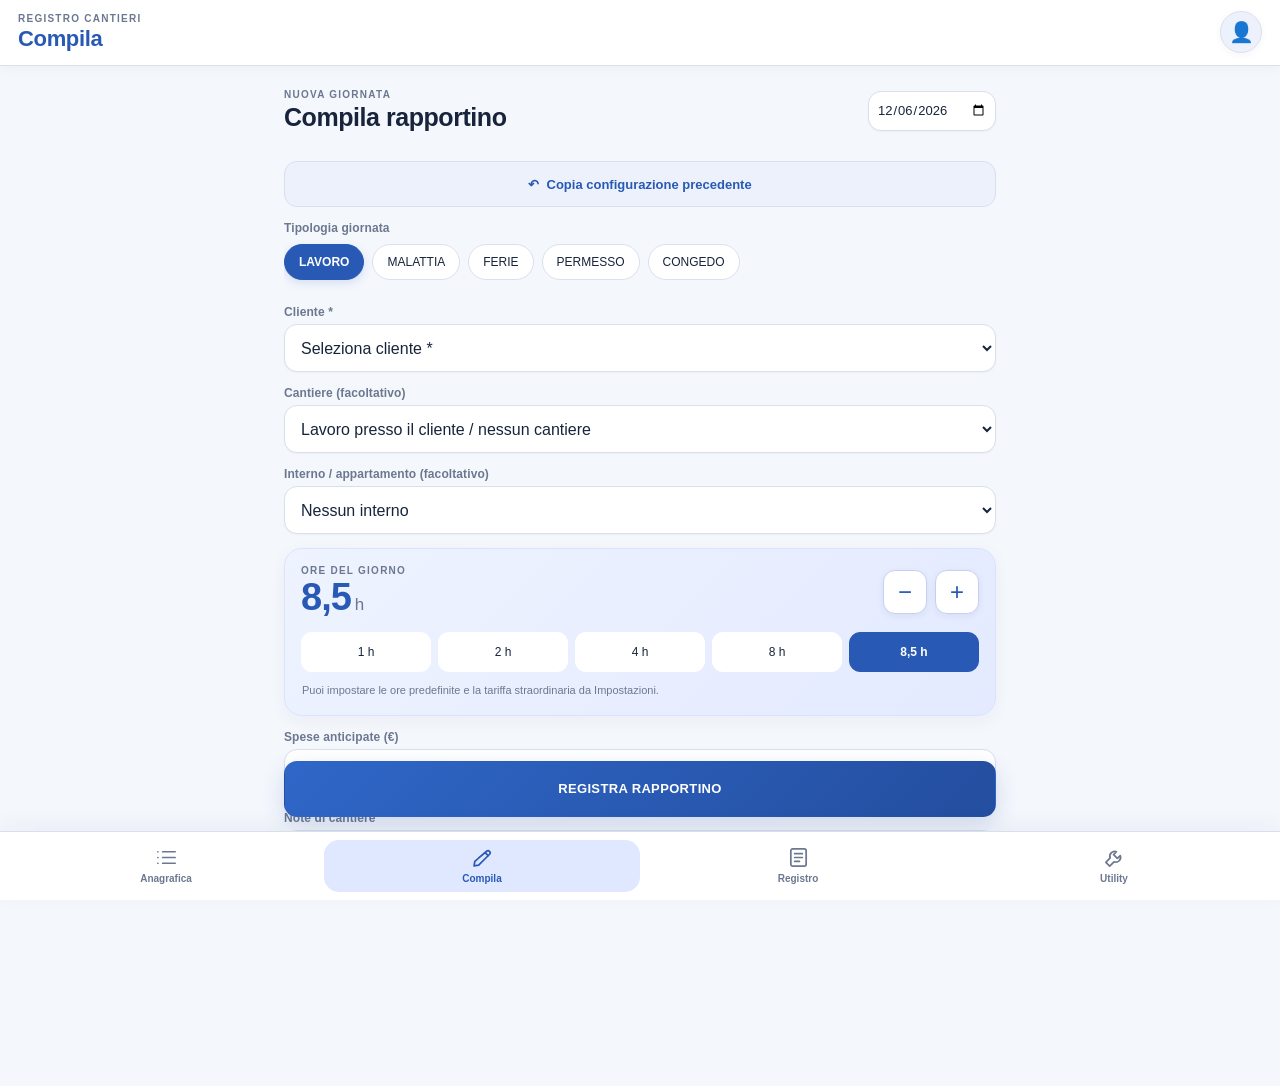
==== index.html @ 61fd724b "Add files via upload" ====
<!doctype html>
<html lang="it">
<head>
  <meta charset="utf-8">
  <meta name="viewport" content="width=device-width,initial-scale=1,maximum-scale=1,viewport-fit=cover">
  <meta name="theme-color" content="#f4f7ff" media="(prefers-color-scheme: light)">
  <meta name="theme-color" content="#12151d" media="(prefers-color-scheme: dark)">
  <meta name="apple-mobile-web-app-capable" content="yes">
  <meta name="apple-mobile-web-app-status-bar-style" content="black-translucent">
  <meta name="apple-mobile-web-app-title" content="Registro Ore">
  <title>Registro Ore Cantieri</title>
  <link rel="manifest" href="manifest.json">
  <link rel="icon" href="icon-192.png" type="image/png">
  <link rel="apple-touch-icon" href="apple-touch-icon.png">
  <link rel="stylesheet" href="app.css?v=12">
</head>
<body>
  <section id="auth-screen" class="auth-screen" aria-labelledby="auth-title" hidden>
    <form id="auth-form" class="auth-card">
      <div class="eyebrow">REGISTRO CANTIERI</div>
      <h1 id="auth-title">Accedi al tuo account</h1>
      <p class="hint">L’accesso è riservato alle persone invitate nel gruppo.</p>
      <label class="field-label" for="auth-email">Email</label><input id="auth-email" type="email" autocomplete="username" required>
      <label class="field-label" for="auth-password">Password</label><input id="auth-password" type="password" autocomplete="current-password" required>
      <button class="button primary wide" id="auth-submit" type="submit">Accedi</button>
      <button class="button secondary wide" id="auth-workspaces" type="button" hidden>Gestione aziende</button>
      <p id="auth-error" class="auth-error" role="status" aria-live="polite"></p>
    </form>
    <form id="invite-form" class="auth-card" hidden>
      <div class="eyebrow">INVITO AL GRUPPO</div>
      <h1>Imposta la password</h1>
      <p id="invite-email" class="hint"></p>
      <label class="field-label" for="invite-password">Nuova password</label><input id="invite-password" type="password" autocomplete="new-password" minlength="8" required>
      <label class="field-label" for="invite-password-confirm">Ripeti la password</label><input id="invite-password-confirm" type="password" autocomplete="new-password" minlength="8" required>
      <button class="button primary wide" id="invite-submit" type="submit">Attiva account</button>
      <p id="invite-error" class="auth-error" role="status" aria-live="polite"></p>
    </form>
  </section>
  <header class="topbar">
      <div><div class="eyebrow">REGISTRO CANTIERI</div><h1 id="screen-title">Compila</h1></div>
    <button class="profile-button" id="profile-button" aria-label="Impostazioni">👤</button>
  </header>
  <div id="account-bar" class="account-bar" hidden>
    <span id="account-label"></span>
    <div class="account-actions"><button class="mini-button" id="account-company" hidden>Cambia azienda</button><button class="mini-button" id="account-platform-manage" hidden>Gestione aziende</button><button class="mini-button" id="account-manage" hidden>Gestisci accessi</button><button class="mini-button" id="account-photo-cloud" hidden>Foto cloud</button><button class="mini-button" id="account-sync">Sincronizza</button><button class="mini-button" id="account-restore" hidden>Ripristina copia locale</button><button class="mini-button" id="account-signout">Esci</button></div>
  </div>
  <main id="app-main">
    <section class="screen active" id="screen-entry">
      <div class="section-heading"><div><div class="eyebrow">NUOVA GIORNATA</div><h2>Compila rapportino</h2></div><input id="report-date" type="date" aria-label="Data del rapportino"></div>
      <div id="frequent-sites" class="chips"></div>
      <button class="button secondary wide" id="copy-last">↶ &nbsp;Copia configurazione precedente</button>
      <label class="field-label">Tipologia giornata</label><div id="type-options" class="chips type-chips"></div>
      <div id="work-fields">
        <label class="field-label" for="customer-select">Cliente *</label><select id="customer-select"></select>
        <label class="field-label" for="site-select">Cantiere (facoltativo)</label><select id="site-select"></select>
        <label class="field-label" for="room-select">Interno / appartamento (facoltativo)</label><select id="room-select"></select>
      </div>
      <article class="hours-card">
        <div class="hours-row"><div><div class="eyebrow">ORE DEL GIORNO</div><strong id="hours-value">8.5</strong><span class="hours-unit">h</span></div><div class="stepper"><button id="hours-minus" aria-label="Diminuisci ore">−</button><button id="hours-plus" aria-label="Aumenta ore">+</button></div></div>
        <div class="quick-hours"><button data-hours="1">1 h</button><button data-hours="2">2 h</button><button data-hours="4">4 h</button><button data-hours="8">8 h</button><button data-hours="8.5">8,5 h</button></div>
        <p class="hint">Puoi impostare le ore predefinite e la tariffa straordinaria da Impostazioni.</p>
      </article>
      <div id="expenses-field"><label class="field-label" for="expenses">Spese anticipate (€)</label><input id="expenses" type="number" inputmode="decimal" min="0" step="0.01" value="0"></div>
      <label class="field-label" for="notes">Note di cantiere</label><textarea id="notes" rows="2" maxlength="2000" placeholder="Aggiungi una nota…"></textarea>
      <button class="button primary wide save-report" id="save-report">Registra rapportino</button>
    </section>

    <section class="screen" id="screen-register">
      <div class="section-heading"><div><div class="eyebrow">CLIENTI E CANTIERI</div><h2>Anagrafica</h2></div><button class="button primary compact" id="add-customer">＋ Cliente</button></div>
      <div class="action-row"><button class="button secondary" id="export-backup">Esporta backup + foto</button><button class="button secondary" id="import-backup">Ripristina</button><input id="backup-file" type="file" accept="application/json,.json" hidden></div><button class="button secondary wide" id="undo-import" hidden>Recupera dati precedenti al ripristino</button>
      <div id="customer-list" class="stack"></div>
    </section>

    <section class="screen" id="screen-board">
      <div class="section-heading"><div><div class="eyebrow">RIEPILOGO</div><h2>Registro</h2></div><div class="row-actions"><button class="profile-name" id="profile-name"></button><button class="button secondary compact" id="settings-open">Impostazioni</button></div></div>
      <div class="month-control"><button id="month-prev" aria-label="Mese precedente">‹</button><strong id="month-label"></strong><button id="month-next" aria-label="Mese successivo">›</button></div>
      <div class="filter-grid"><select id="filter-type"><option value="TUTTI">Tutti i tipi</option><option>LAVORO</option><option>MALATTIA</option><option>FERIE</option><option>PERMESSO</option><option>CONGEDO</option></select><select id="filter-customer"><option value="">Tutti i clienti</option></select></div>
      <input id="search" type="search" placeholder="Cerca cliente, cantiere o note…">
      <div class="stats-grid"><article><span>ORDINARIE</span><strong id="total-ordinary">0 h</strong></article><article><span>STRAORDINARIE</span><strong id="total-overtime">0 h</strong><small id="overtime-value"></small></article><article><span>SPESE</span><strong id="total-expenses">€ 0</strong></article></div>
      <div class="progress-wrap"><div class="progress-label"><span>Ore ordinarie / obiettivo feriale</span><span id="progress-text">0 / 0 h</span></div><div class="progress"><i id="progress-bar"></i></div></div>
      <button class="button secondary wide" id="check-gaps">Controlla giornate mancanti</button>
      <div id="report-list" class="stack"></div>
      <div class="action-row"><button class="button secondary" id="export-csv">Esporta CSV</button><button class="button secondary" id="print-report">Stampa / PDF</button></div>
    </section>

    <section class="screen" id="screen-tools">
      <div class="eyebrow">STRUMENTI DA CANTIERE</div><h2>Utility elettriche</h2>
      <div id="utility-home" class="utility-home">
        <label class="utility-search"><span aria-hidden="true">⌕</span><input id="utility-search" type="search" placeholder="Cerca uno strumento…" aria-label="Cerca nelle utility"></label>
        <div class="utility-menu-group"><div class="utility-group-title"><h3>Quadri</h3><span></span></div>
          <button class="utility-menu-item utility-feature" data-utility-open="panel" data-utility-target="tool-panel" data-search="quadro elettrico dispositivi cablaggio din"><span class="utility-icon">ϟ</span><span class="utility-item-copy"><strong>Progetta quadro elettrico</strong><small>Disponi gli apparecchi e prepara il cablaggio</small></span><span class="utility-chevron">›</span></button>
        </div>
        <div class="utility-menu-group"><div class="utility-group-title"><h3>Materiali</h3><span></span></div>
          <button class="utility-menu-item" data-utility-open="materials" data-utility-target="tool-materials" data-search="lista spesa materiale codice cavo tubo morsetto presa quadro"><span class="utility-icon">▤</span><span class="utility-item-copy"><strong>Lista materiali</strong><small>Cerca per codice o nome e prepara la spesa</small></span><span class="utility-chevron">›</span></button>
        </div>
        <div class="utility-menu-group"><div class="utility-group-title"><h3>Calcoli</h3><span></span></div>
          <button class="utility-menu-item" data-utility-open="calculations" data-utility-target="tool-guided" data-search="dimensionamento cavo protezione caduta tensione sezione"><span class="utility-icon">⌁</span><span class="utility-item-copy"><strong>Dimensionamento cavo</strong><small>Sezione, caduta e protezione</small></span><span class="utility-star" aria-hidden="true">★</span><span class="utility-chevron">›</span></button>
          <button class="utility-menu-item" data-utility-open="calculations" data-utility-target="tool-general" data-search="calcolatore elettrico corrente potenza"><span class="utility-icon">▦</span><span class="utility-item-copy"><strong>Calcolatore elettrico</strong><small>Corrente e lunghezza indicativa</small></span><span class="utility-chevron">›</span></button>
          <button class="utility-menu-item" data-utility-open="calculations" data-utility-target="tool-area" data-search="superficie volume cantiere metri"><span class="utility-icon">□</span><span class="utility-item-copy"><strong>Superficie / volume</strong><small>Calcolo rapido associabile a un cantiere</small></span><span class="utility-chevron">›</span></button>
          <button class="utility-menu-item" data-utility-open="motor" data-utility-target="tool-motor" data-search="motore corrente condensatore trifase monofase"><span class="utility-icon">◉</span><span class="utility-item-copy"><strong>Motore</strong><small>Corrente nominale e condensatore</small></span><span class="utility-chevron">›</span></button>
        </div>
        <div class="utility-menu-group"><div class="utility-group-title"><h3>Riferimenti</h3><span></span></div>
          <button class="utility-menu-item" data-utility-open="conversions" data-utility-target="tool-conversions" data-search="conversioni awg lunghezza tensione temperatura diametro pollici pg"><span class="utility-icon">⇄</span><span class="utility-item-copy"><strong>Conversioni</strong><small>Sezioni, diametri, lunghezze e unità comuni</small></span><span class="utility-chevron">›</span></button>
          <button class="utility-menu-item" data-utility-open="pinouts" data-utility-target="tool-pinouts" data-search="piedinature connettori ethernet usb rs232"><span class="utility-icon">⊙</span><span class="utility-item-copy"><strong>Piedinature</strong><small>Pinout dei connettori più usati</small></span><span class="utility-chevron">›</span></button>
        </div>
        <p id="utility-empty" class="empty" hidden>Nessuno strumento corrisponde alla ricerca.</p>
      </div>
      <div id="utility-detail" hidden>
        <button class="utility-back" id="utility-back">‹ <span>Tutte le utility</span></button>
        <nav class="utility-tabs" aria-label="Sezioni utility">
          <button class="utility-tab active" data-utility-tab="panel">Quadri</button><button class="utility-tab" data-utility-tab="materials">Materiali</button><button class="utility-tab" data-utility-tab="calculations">Calcoli</button><button class="utility-tab" data-utility-tab="motor">Motore</button><button class="utility-tab" data-utility-tab="conversions">Conversioni</button><button class="utility-tab" data-utility-tab="pinouts">Piedinature</button>
        </nav>
      <div class="utility-panel active" id="utility-panel">
        <article class="card panel-card" id="tool-panel">
          <h3>Disegno del quadro</h3>
          <p class="hint">Aggiungi componenti generici, assegna le caratteristiche e spostali tra le file DIN. Il disegno è orientativo e non certifica lo schema.</p>
          <div class="form-grid"><label>Cliente<select id="panel-customer"></select></label><label>Cantiere<select id="panel-site"></select></label></div>
          <div class="form-grid panel-project-fields"><label>Nome quadro<input id="board-name" maxlength="120" placeholder="es. Quadro appartamento"></label><label>Moduli per fila<input id="board-row-width" type="number" min="1" max="200" value="18"></label><label>Guide DIN previste<input id="board-row-count" type="number" min="1" max="24" value="1"></label></div>
          <label class="field-label" for="board-notes">Note del progetto</label><textarea id="board-notes" rows="2" maxlength="2000" placeholder="Alimentazione, riferimenti, avvertenze…"></textarea>
          <div id="panel-builder" class="panel-builder">
            <label>Dispositivo<select id="device-type"><optgroup label="Protezione"><option value="magnetotermico">Magnetotermico</option><option value="differenziale">Differenziale</option><option value="magnetotermico-differenziale">Magnetotermico differenziale</option><option value="sezionatore">Sezionatore</option><option value="scaricatore-spd">Scaricatore SPD</option><option value="portafusibile">Portafusibile</option><option value="protezione-motore">Protezione motore</option></optgroup><optgroup label="Comando"><option value="contattore">Contattore</option><option value="rele">Relè</option><option value="orologio">Orologio temporizzatore</option><option value="orologio-astronomico">Orologio astronomico</option><option value="rele-passo-passo">Relè passo-passo</option><option value="selettore-012">Selettore a camme 0-1-2</option><option value="commutatore-inversione">Commutatore inversione motore</option><option value="commutatore-stella-triangolo">Commutatore stella-triangolo</option><option value="pulsante-modulare">Pulsante modulare NO/NC</option><option value="spia-modulare">Spia LED modulare</option></optgroup><optgroup label="Alimentazione"><option value="trasformatore">Trasformatore</option><option value="alimentatore">Alimentatore AC/DC</option></optgroup><optgroup label="Misura"><option value="contatore-energia">Contatore energia</option><option value="selettore-voltmetro">Selettore voltmetro</option><option value="selettore-amperometro">Selettore amperometro</option></optgroup><optgroup label="Distribuzione"><option value="barra-pettine">Barra pettine / cablaggio</option><option value="barra-neutro">Barra neutro</option><option value="barra-terra">Barra terra</option><option value="morsettiera">Morsettiera</option><option value="morsettiera-distribuzione">Morsettiera di distribuzione</option><option value="blocco-distribuzione">Blocco di distribuzione</option></optgroup><option value="altro">Componente personalizzato</option></select></label>
            <div class="form-grid"><label>Sigla<input id="device-sigla" maxlength="30" placeholder="QF1"></label><label>Nome circuito<input id="device-circuit" maxlength="160" placeholder="Luci piano terra"></label></div>
            <label>Descrizione<input id="device-label" type="text" maxlength="80" placeholder="Magnetotermico curva C"></label>
            <div class="form-grid"><label>Poli (1–8)<input id="device-poles" type="number" min="1" max="8" value="1"></label><label>Moduli DIN<input id="device-modules" type="number" min="1" max="60" value="1"></label><label>Spazio prima (moduli)<select id="device-gap-before"><option value="0">0</option><option value="1">1</option><option value="2">2</option></select></label><label>Nuova guida prima<select id="device-new-row"><option value="false">No</option><option value="true">Sì</option></select></label><label>Corrente nominale (A)<input id="device-current" type="text" inputmode="decimal" placeholder="16"></label><label>Curva / classe<input id="device-curve" maxlength="20" placeholder="C"></label></div>
            <div class="form-grid"><label>Tipo differenziale<input id="device-diff-type" maxlength="30" placeholder="A, AC, F, B"></label><label>Sensibilità (mA)<input id="device-diff-sensitivity" type="number" min="0" max="10000" placeholder="30"></label></div>
            <label id="selector-config-wrap" hidden>Contatti del selettore<select id="device-selector-inputs"><option value="1">1 ingresso · 2 uscite</option><option value="2">2 ingressi · 4 uscite</option></select></label>
            <label id="relay-config-wrap" hidden>Contatti relè<select id="device-relay-contacts"><option value="">Generico</option><option>2 NO</option><option>2 NC</option><option>1 NO + 1 NC</option><option>2 scambi</option><option>4 scambi</option></select><small>Il disegno mostra anche i terminali bobina A1/A2.</small></label>
            <label>Lato del neutro<select id="device-neutral"><option value="na">Nessuno</option><option value="left">Sinistra</option><option value="right">Destra</option></select></label>
            <button class="button primary wide" id="add-device">＋ Aggiungi apparecchio</button><button class="button secondary wide" id="cancel-device-edit" hidden>Annulla modifica</button>
          </div>
          <div class="panel-view-switch"><button class="chip active" id="panel-layout-view">Layout DIN</button><button class="chip" id="panel-wiring-view">Cablaggio</button><button class="button secondary compact" id="share-panel">Esporta disegno</button></div>
          <div id="panel-summary" class="panel-summary"></div><div id="panel-board" class="panel-board"></div>
          <section id="panel-wiring" class="panel-wiring" hidden><h4>Disegna un collegamento</h4><div class="form-grid"><label>Da<select id="wire-from"></select></label><label>A<select id="wire-to"></select></label></div><div class="form-grid"><label>Morsetto da<input id="wire-from-terminal" maxlength="30" value="L"></label><label>Morsetto a<input id="wire-to-terminal" maxlength="30" value="L"></label></div><div class="form-grid"><label>Conduttore<select id="wire-kind"><option value="Fase">Fase</option><option value="Neutro">Neutro</option><option value="Terra">Terra</option><option value="Comando">Comando</option></select></label><span class="wire-hint">Il colore viene assegnato automaticamente</span></div><button class="button secondary wide" id="add-wire">＋ Aggiungi collegamento</button><div id="panel-links" class="panel-links"></div></section>
        </article>
      </div>
      <div class="utility-panel" id="utility-materials">
        <article class="card" id="tool-materials"><h3>Lista materiali</h3><p class="hint">Catalogo generico, senza marche obbligatorie. Gli articoli e la lista restano sul dispositivo e nei backup.</p><label class="field-label" for="material-search">Cerca per nome o codice</label><input id="material-search" type="search" placeholder="es. CAV-2P5 oppure cavo 2,5 mm²"><div id="material-category-filter" class="chips material-category-filter" aria-label="Categorie materiali"></div><div id="material-catalog" class="material-catalog"></div><form id="material-custom-form" class="member-invite"><h4>Aggiungi articolo personalizzato</h4><div class="form-grid"><label>Descrizione<input id="material-name" maxlength="300" required></label><label>Quantità<input id="material-quantity" type="number" min="0.01" step="0.01" value="1" required></label><label>Unità<input id="material-unit" maxlength="30" list="material-unit-options" value="pz"><datalist id="material-unit-options"><option value="pz"><option value="m"><option value="cm"><option value="rotolo"><option value="scatola"><option value="confezione"><option value="kg"></datalist></label><label>Categoria<input id="material-category" maxlength="100" placeholder="Altro" list="material-category-options"><datalist id="material-category-options"></datalist></label><label class="form-wide">Nota<input id="material-note" maxlength="1000"></label></div><button class="button secondary wide" type="submit">＋ Aggiungi alla lista</button></form><div class="row-between shopping-heading"><h3>Da acquistare</h3><button class="button secondary compact" id="share-shopping-list" type="button">↗ Inoltra</button></div><div id="shopping-list" class="stack"></div></article>
      </div>
      <div class="utility-panel" id="utility-calculations">
        <article class="card" id="tool-general"><h3>Calcolatore elettrico</h3><div class="chip-row"><button class="chip active" id="calc-single">Monofase</button><button class="chip" id="calc-three">Trifase</button></div><label>Tipo di calcolo<select id="general-kind"><option value="current">Corrente da potenza</option><option value="max-length">Lunghezza massima stimata</option></select></label><div class="form-grid"><label id="general-a-label">Potenza (kW)<input id="general-a" type="text" inputmode="decimal" value="1"></label><label id="general-b-label">Tensione (V)<input id="general-b" type="text" inputmode="decimal" value="230"></label></div><div id="max-length-fields" hidden><div class="form-grid"><label>Tensione (V)<input id="general-voltage" type="text" inputmode="decimal" value="230"></label><label>Corrente (A)<input id="general-current" type="text" inputmode="decimal" value="16"></label></div><div class="chip-row"><button class="chip active" id="general-copper">Rame</button><button class="chip" id="general-aluminium">Alluminio</button></div></div><label id="power-factor-label">cos φ (0–1)<input id="power-factor" type="text" inputmode="decimal" value="0,9"></label><button class="button primary wide" id="calc-general">Calcola</button><p id="general-result" class="result"></p><p class="hint">Formule semplificate per stime rapide.</p></article>
        <article class="card" id="tool-area"><h3>Calcolo superficie / volume</h3><div class="form-grid"><label>Cliente (facoltativo)<select id="area-customer"></select></label><label>Cantiere (facoltativo)<select id="area-site"></select></label></div><label>Calcolo<select id="area-kind"><option value="area">Superficie</option><option value="volume">Volume</option></select></label><label>Lunghezza / base (m)<input id="area-a" type="text" inputmode="decimal" value="20"></label><div class="form-grid"><label>Larghezza (m)<input id="area-b" type="text" inputmode="decimal" value="10"></label><label id="area-height-label" hidden>Altezza (m)<input id="area-c" type="text" inputmode="decimal" value="2,5"></label></div><button class="button primary wide" id="calc-area">Calcola</button><p id="area-result" class="result"></p></article>
        <article class="card" id="tool-guided"><h3>Dimensionamento preliminare cavo e protezione</h3><p class="hint">Inserisci Iz corretta per sezione, posa e condizioni d’installazione.</p><div class="chip-row"><button class="chip active" id="guided-single">Monofase</button><button class="chip" id="guided-three">Trifase</button></div><div class="form-grid"><label>Tensione (V)<input id="guided-voltage" type="text" inputmode="decimal" value="230"></label><label>Corrente Ib (A)<input id="guided-current" type="text" inputmode="decimal" value="16"></label><label>Lunghezza tratta (m)<input id="guided-length" type="text" inputmode="decimal" value="25"></label><label>Sezione cavo (mm²)<input id="guided-section" type="text" inputmode="decimal" value="2,5"></label></div><div class="chip-row"><button class="chip active" id="guided-copper">Rame</button><button class="chip" id="guided-aluminium">Alluminio</button></div><div class="form-grid"><label>cos φ<input id="guided-cosphi" type="text" inputmode="decimal" value="0,9"></label><label>Caduta limite (%)<input id="guided-limit" type="text" inputmode="decimal" value="3"></label><label>Protezione In (A)<input id="guided-in" type="text" inputmode="decimal" value="16"></label><label>Portata corretta Iz (A)<input id="guided-iz" type="text" inputmode="decimal" value="24"></label></div><button class="button primary wide" id="calc-guided">Verifica cavo e protezione</button><p id="guided-result" class="result"></p><p class="hint">Controllo preliminare: non verifica cortocircuito, tempi d’intervento o selettività. Conferma dati e condizioni di posa secondo le norme applicabili.</p></article>
      </div>
      <div class="utility-panel" id="utility-motor">
        <article class="card" id="tool-motor"><h3>Corrente nominale stimata</h3><div class="chip-row"><button class="chip" id="motor-single">Monofase</button><button class="chip active" id="motor-three">Trifase</button></div><div class="form-grid"><label>Potenza (kW)<input id="motor-power" type="text" inputmode="decimal" value="0,75"></label><label>Tensione (V)<input id="motor-voltage" type="text" inputmode="decimal" value="400"></label><label>cos φ<input id="motor-cosphi" type="text" inputmode="decimal" value="0,8"></label><label>Rendimento (η)<input id="motor-efficiency" type="text" inputmode="decimal" value="0,8"></label></div><button class="button primary wide" id="calc-motor">Calcola corrente</button><p id="motor-result" class="result"></p><p class="hint">Stima: usa i dati di targa per un risultato affidabile.</p></article><article class="card"><h3>Motore trifase → monofase · condensatore</h3><label>Potenza motore (kW)<input id="motor-cap-power" type="text" inputmode="decimal" value="0,75"></label><button class="button secondary wide" id="calc-capacitor">Stima condensatore</button><p id="capacitor-result" class="result"></p><p class="hint">La stima è indicativa e non sostituisce lo schema del costruttore.</p></article>
      </div>
      <div class="utility-panel" id="utility-conversions">
        <article class="card" id="tool-conversions"><h3>Conversioni</h3><label>Tipo<select id="conversion-kind"><option value="area">Sezione ↔ AWG</option><option value="length">Metri ↔ piedi</option><option value="voltage">Volt efficaci ↔ picco</option><option value="power">kW ↔ CV</option><option value="temperature">°C ↔ °F</option><option value="diameter">Diametro mm ↔ pollici / PG</option></select></label><div class="chip-row" id="conversion-directions"><button class="chip active" id="conversion-forward">Da A a B</button><button class="chip" id="conversion-reverse">Da B a A</button></div><label><span id="conversion-input-label">Valore</span><input id="conversion-value" type="text" inputmode="decimal" value="2,5"></label><button class="button primary wide" id="convert-value">Converti</button><p id="conversion-result" class="result"></p><details class="pinout-table"><summary>Tabella diametri filettatura PG</summary><p class="hint">Diametro esterno del filetto e passo secondo DIN 40430. Il pollice è la conversione matematica del diametro in millimetri.</p><table><thead><tr><th>Filetto</th><th>Ø esterno mm</th><th>Ø pollici</th><th>Passo mm</th></tr></thead><tbody><tr><td>PG 7</td><td>12,50</td><td>0,492</td><td>1,27</td></tr><tr><td>PG 9</td><td>15,20</td><td>0,598</td><td>1,41</td></tr><tr><td>PG 11</td><td>18,60</td><td>0,732</td><td>1,41</td></tr><tr><td>PG 13,5</td><td>20,40</td><td>0,803</td><td>1,41</td></tr><tr><td>PG 16</td><td>22,50</td><td>0,886</td><td>1,41</td></tr><tr><td>PG 21</td><td>28,30</td><td>1,114</td><td>1,588</td></tr><tr><td>PG 29</td><td>37,00</td><td>1,457</td><td>1,588</td></tr><tr><td>PG 36</td><td>47,00</td><td>1,850</td><td>1,588</td></tr><tr><td>PG 42</td><td>54,00</td><td>2,126</td><td>1,588</td></tr><tr><td>PG 48</td><td>59,30</td><td>2,335</td><td>1,588</td></tr></tbody></table></details><p class="hint">Il PG non è una conversione esatta da mm: il risultato indica la filettatura PG con diametro esterno più vicino. Verifica sempre il componente e il foro richiesto.</p><p class="hint">Le altre equivalenze sono indicative; la conversione AWG non determina la portata del cavo.</p></article>
      </div>
      <div class="utility-panel" id="utility-pinouts">
        <article class="card" id="tool-pinouts"><h3>Piedinature di riferimento</h3><p class="hint">Schema vettoriale: tocca un contatto per leggere il numero e la funzione. La vista indicata è importante: lato spina e lato presa possono risultare speculari.</p><label>Connettore<select id="pinout-kind"></select></label><div id="pinout-table" class="pinout-table"></div></article>
      </div>
      </div>
    </section>
  </main>
  <nav class="bottom-nav" aria-label="Navigazione principale">
    <button class="nav-button" data-screen="register"><svg viewBox="0 0 24 24" aria-hidden="true"><path d="M8 6h13M8 12h13M8 18h13M3 6h.01M3 12h.01M3 18h.01"/></svg><span>Anagrafica</span></button><button class="nav-button active" data-screen="entry"><svg viewBox="0 0 24 24" aria-hidden="true"><path d="m4 16-.8 4.8L8 20l11.4-11.4a2.2 2.2 0 0 0-3.1-3.1L4 16Z"/><path d="m14.8 6.9 3.1 3.1"/></svg><span>Compila</span></button><button class="nav-button" data-screen="board"><svg viewBox="0 0 24 24" aria-hidden="true"><rect x="4" y="3" width="16" height="18" rx="2"/><path d="M8 8h8M8 12h8M8 16h5"/></svg><span>Registro</span></button><button class="nav-button" data-screen="tools"><svg viewBox="0 0 24 24" aria-hidden="true"><path d="M14 6a5 5 0 0 0-6.5 6.5L3 17l4 4 4.5-4.5A5 5 0 0 0 18 10l-3 3-4-4 3-3Z"/></svg><span>Utility</span></button>
  </nav>
  <section id="photo-modal" class="photo-modal" hidden aria-labelledby="photo-modal-title" role="dialog" aria-modal="true"><div class="photo-dialog"><div class="row-between"><h2 id="photo-modal-title">Foto cantiere o cliente</h2><button id="close-photo-modal" class="mini-button" aria-label="Chiudi foto">✕</button></div><p class="hint">Le foto vengono compresse e incluse nel backup condiviso con Android.</p><label>Cliente<select id="photo-customer"></select></label><label>Destinazione<select id="photo-site"></select></label><label class="button secondary wide file-button">Scatta o scegli foto<input id="photo-input" type="file" accept="image/*" capture="environment" multiple></label><div id="photo-gallery" class="photo-grid"></div></div></section>
  <section id="settings-modal" class="photo-modal" hidden aria-labelledby="settings-title" role="dialog" aria-modal="true"><div class="photo-dialog"><div class="row-between"><h2 id="settings-title">Impostazioni</h2><button id="settings-close" class="mini-button" aria-label="Chiudi impostazioni">✕</button></div><label class="field-label" for="setting-name">Nome / intestazione report</label><input id="setting-name" maxlength="300"><label class="field-label" for="setting-hours">Ore precompilate nel rapportino</label><input id="setting-hours" type="text" inputmode="decimal" placeholder="8,5"><label class="field-label" for="setting-overtime-rate">Tariffa straordinario (€/h)</label><input id="setting-overtime-rate" type="text" inputmode="decimal" placeholder="0"><p class="hint">La tariffa è una stima personale applicata alle ore straordinarie del riepilogo.</p><div class="action-row"><button class="button secondary" id="settings-cancel">Annulla</button><button class="button primary" id="settings-save">Salva</button></div></div></section>
  <section id="material-detail-modal" class="photo-modal" hidden aria-labelledby="material-detail-title" role="dialog" aria-modal="true"><div class="photo-dialog"><div class="row-between"><h2 id="material-detail-title">Dettagli articolo</h2><button id="material-detail-close" class="mini-button" aria-label="Chiudi dettagli articolo">✕</button></div><p class="hint" id="material-detail-hint"></p><div id="material-detail-color-field"><label class="field-label" for="material-detail-color">Colore</label><select id="material-detail-color"></select></div><div id="material-detail-brand-fields"><label class="field-label" for="material-detail-brand">Marca</label><input id="material-detail-brand" maxlength="100" list="material-brand-options"><datalist id="material-brand-options"></datalist><label class="field-label" for="material-detail-series">Serie</label><input id="material-detail-series" maxlength="100" list="material-series-options"><datalist id="material-series-options"></datalist></div><div class="action-row"><button class="button secondary" id="material-detail-cancel" type="button">Annulla</button><button class="button primary" id="material-detail-save" type="button">Salva</button></div></div></section>
  <section id="cloud-choice" class="photo-modal" hidden aria-labelledby="cloud-choice-title" role="dialog" aria-modal="true"><div class="photo-dialog"><h2 id="cloud-choice-title">Scegli l’archivio da usare</h2><p id="cloud-choice-summary" class="hint"></p><p class="hint">Prima salvo una copia locale recuperabile. Le foto passano nel gruppo solo con permesso di aggiunta e Worker collegato.</p><p class="hint">Se carichi questo dispositivo, l’anagrafica condivisa clienti/cantieri viene sostituita con quella locale. I rapportini già presenti nel gruppo restano associati ai rispettivi autori.</p><div class="stack"><button class="button primary wide" id="cloud-use-remote">Usa l’archivio del gruppo</button><button class="button secondary wide" id="cloud-upload-local">Carica questo dispositivo nel gruppo</button><button class="button secondary wide" id="cloud-cancel">Esci dall’account</button></div></div></section>
  <section id="member-modal" class="photo-modal" hidden aria-labelledby="member-modal-title" role="dialog" aria-modal="true"><div class="photo-dialog member-dialog"><div class="row-between"><h2 id="member-modal-title">Accessi del gruppo</h2><button id="member-close" class="mini-button" aria-label="Chiudi gestione accessi">✕</button></div><p class="hint">Questa schermata di prova invia inviti email e aggiorna permessi tramite il Worker Cloudflare.</p><label class="field-label" for="worker-url">URL pubblico del Worker</label><div class="worker-url-row"><input id="worker-url" type="url" inputmode="url" placeholder="https://nome-worker.nome-account.workers.dev"><button class="button secondary" id="worker-save">Collega</button></div><p class="hint">L’URL è pubblico; la chiave segreta resta sul server Cloudflare.</p><p id="member-error" class="auth-error" role="status" aria-live="polite"></p><div id="member-list" class="member-list"></div><form id="member-invite-form" class="member-invite"><h3>Invita un collega</h3><label class="field-label" for="member-email">Email</label><input id="member-email" type="email" autocomplete="off" required><label class="field-label" for="member-name">Nome visualizzato</label><input id="member-name" maxlength="160" autocomplete="off"><div id="invite-permissions" class="permission-grid"></div><button class="button primary wide" id="member-invite-submit" type="submit">Invia invito</button></form></div></section>
  <section id="company-picker-modal" class="photo-modal" hidden aria-labelledby="company-picker-title" role="dialog" aria-modal="true"><div class="photo-dialog"><div class="row-between"><h2 id="company-picker-title">Scegli azienda</h2><button class="mini-button" data-close-modal="company-picker-modal" aria-label="Chiudi">✕</button></div><p id="company-picker-hint" class="hint">Ogni azienda apre il proprio archivio separato.</p><div id="company-picker-list" class="stack"></div></div></section>
  <section id="platform-workspaces-modal" class="photo-modal" hidden aria-labelledby="platform-workspaces-title" role="dialog" aria-modal="true"><div class="photo-dialog member-dialog"><div class="row-between"><h2 id="platform-workspaces-title">Gestione aziende</h2><button class="mini-button" data-close-modal="platform-workspaces-modal" aria-label="Chiudi">✕</button></div><p class="hint">Il master gestisce aziende e accessi. Questa schermata mostra solo nomi azienda e conteggi account, senza clienti, cantieri, rapportini o foto.</p><label class="field-label" for="platform-worker-url">URL del Worker Cloudflare</label><div class="worker-url-row"><input id="platform-worker-url" type="url" inputmode="url" placeholder="https://nome-worker.nome-account.workers.dev"><button class="button secondary" id="platform-worker-save">Collega</button></div><p id="platform-error" class="auth-error" role="status" aria-live="polite"></p><form id="workspace-create-form" class="member-invite"><h3>Nuova azienda</h3><label class="field-label" for="workspace-name">Nome azienda</label><input id="workspace-name" maxlength="160" minlength="2" required><button class="button primary wide" type="submit">Crea azienda</button></form><div id="platform-workspaces-list" class="member-list"></div><button class="button secondary wide" id="platform-signout" type="button">Esci dall’account</button></div></section>
  <section id="photo-cloud-modal" class="photo-modal" hidden aria-labelledby="photo-cloud-title" role="dialog" aria-modal="true"><div class="photo-dialog"><div class="row-between"><h2 id="photo-cloud-title">Foto condivise</h2><button id="photo-cloud-close" class="mini-button" aria-label="Chiudi">✕</button></div><p class="hint">Inserisci l’indirizzo pubblico del Worker fornito per il gruppo. Le foto restano nel bucket privato; l’indirizzo non è una chiave segreta.</p><label class="field-label" for="photo-worker-url">URL Worker</label><input id="photo-worker-url" type="url" inputmode="url" placeholder="https://nome-worker.nome-account.workers.dev"><button class="button primary wide" id="photo-worker-save">Collega foto</button><p id="photo-worker-error" class="auth-error" role="status" aria-live="polite"></p></div></section>
  <div id="toast" role="status" aria-live="polite"></div>
  <script src="cloud.js?v=5" defer></script>
  <script src="app.js?v=14" defer></script>
</body>
</html>
---- app.css ----
:root{color-scheme:light;--bg:#f8f9fa;--surface:#fff;--surface-variant:#e9ecef;--line:#d7dce1;--text:#212529;--muted:#626c75;--primary:#1976d2;--primary-soft:#bbdefb;--secondary:#388e3c;--secondary-soft:#e0f2e3;--danger:#b3261e;--gold:#b77900;--safe-bottom:env(safe-area-inset-bottom,0px)}
*{box-sizing:border-box}
html{background:var(--bg);-webkit-text-size-adjust:100%;scroll-behavior:smooth}
body{margin:0;background:var(--bg);color:var(--text);font:16px -apple-system,BlinkMacSystemFont,"Segoe UI",sans-serif;padding:env(safe-area-inset-top,0px) 0 calc(86px + var(--safe-bottom));-webkit-tap-highlight-color:transparent;overflow-x:hidden}
button,input,select,textarea{font:inherit}
button{color:inherit;cursor:pointer}
h1,h2,h3,p{margin-top:0}
h1{font-size:20px;margin:2px 0 0}
h2{font-size:24px;margin:3px 0 0}
h3{font-size:17px;margin-bottom:14px}
.topbar{position:sticky;top:0;z-index:5;display:flex;justify-content:space-between;align-items:center;padding:10px 18px 13px;background:color-mix(in srgb,var(--surface) 93%,transparent);backdrop-filter:blur(16px);border-bottom:1px solid var(--line)}
.eyebrow{font-size:10px;letter-spacing:1.1px;font-weight:800;color:var(--muted)}
.profile-button{border:0;border-radius:50%;background:var(--surface-variant);height:42px;width:42px;font-size:20px}
.profile-name{max-width:45%;border:0;background:transparent;color:var(--primary);font-size:13px;white-space:nowrap;overflow:hidden;text-overflow:ellipsis}
main{max-width:760px;margin:auto;padding:18px 16px 30px}
.screen{display:none;animation:appear .18s ease}
.screen.active{display:block}
@keyframes appear{from{opacity:.7;transform:translateY(3px)}to{opacity:1;transform:none}}
.section-heading{display:flex;align-items:center;justify-content:space-between;gap:10px;margin:2px 0 18px}
.field-label{display:block;font-size:12px;font-weight:750;color:var(--muted);margin:14px 0 5px}
input,select,textarea{display:block;width:100%;min-height:46px;padding:11px 12px;color:var(--text);background:var(--surface);border:1px solid #aeb7bf;border-radius:10px;outline:none}
input:focus,select:focus,textarea:focus{border-color:var(--primary);box-shadow:0 0 0 2px #1976d222}
input[type=date]{width:auto;min-height:40px;padding:8px;font-size:13px}
textarea{resize:vertical}
select{appearance:auto}
.button{min-height:44px;border:1px solid transparent;border-radius:10px;padding:10px 14px;font-weight:700;font-size:13px}
.primary{background:var(--primary);color:white}
.secondary{background:var(--surface-variant);border-color:var(--line);color:var(--text)}
.compact{min-height:40px}
.wide{width:100%}
.action-row{display:flex;gap:9px;margin:13px 0}
.action-row>*{flex:1}
.save-report{position:sticky;bottom:calc(78px + var(--safe-bottom));z-index:7;margin:18px 0 4px;min-height:54px;text-transform:uppercase;letter-spacing:.25px;box-shadow:0 6px 18px #0002}
.chips,.chip-row{display:flex;gap:8px;overflow:auto;padding:2px 0 9px;scrollbar-width:none}
.chip{flex:none;border:1px solid var(--line);border-radius:999px;background:var(--surface-variant);padding:9px 13px;color:var(--text);font-size:12px}
.chip.active{background:var(--primary-soft);border-color:var(--primary-soft);color:#0b3e70;font-weight:800}
.type-chips{margin-bottom:10px}
.hours-card,.card{background:var(--surface);border:1px solid #e0e3e6;border-radius:16px;padding:15px;margin:14px 0;box-shadow:0 1px 3px #18222d0b}
.hours-row{display:flex;justify-content:space-between;align-items:center}
.hours-row strong{font-size:34px;color:var(--primary);margin-right:4px}
.hours-unit{font-size:17px;color:var(--muted)}
.stepper{display:flex;gap:8px}
.stepper button{width:44px;height:44px;border-radius:12px;border:1px solid var(--primary);background:transparent;color:var(--primary);font-size:24px}
.quick-hours{display:flex;gap:7px;margin-top:13px}
.quick-hours button{flex:1;min-height:37px;background:var(--surface-variant);border:0;border-radius:9px;color:var(--text);font-size:12px}
.quick-hours button.active{background:var(--primary-soft);color:#0b3e70;font-weight:800}
.hint{font-size:11px;line-height:1.5;color:var(--muted);margin:10px 1px 0}
.bottom-nav{position:fixed;z-index:10;bottom:0;left:0;right:0;display:flex;justify-content:space-around;padding:7px 8px calc(7px + var(--safe-bottom));background:color-mix(in srgb,var(--surface-variant) 95%,transparent);border-top:1px solid var(--line);backdrop-filter:blur(16px)}
.nav-button{flex:1;border:0;background:transparent;color:var(--muted);font-size:10px;font-weight:650;padding:4px 0;display:flex;gap:2px;align-items:center;flex-direction:column}
.nav-button span{font-size:21px;line-height:23px}
.nav-button.active{color:var(--primary);font-weight:800}
.stack{display:grid;gap:11px}
.customer-card,.report-card{background:var(--surface);border:1px solid #e0e3e6;border-radius:14px;padding:14px;box-shadow:0 1px 3px #18222d0b}
.row-between{display:flex;align-items:center;justify-content:space-between;gap:10px}
.row-actions{display:flex;gap:6px;flex-wrap:wrap}
.mini-button{border:0;background:var(--surface-variant);color:var(--primary);border-radius:8px;padding:7px 9px;font-size:11px;font-weight:700}
.mini-button.danger{color:var(--danger)}
.site-card{margin:10px 0 0 8px;padding:11px;border-left:3px solid var(--primary);background:#f4f6f8;border-radius:0 10px 10px 0}
.room-list{display:flex;flex-wrap:wrap;gap:6px;margin-top:9px}
.room-tag{background:var(--surface-variant);border-radius:999px;padding:5px 9px;font-size:11px;color:#36414a}
.month-control{display:flex;align-items:center;justify-content:space-between;margin:12px 0}
.month-control button{width:42px;height:38px;border:1px solid var(--line);border-radius:10px;background:var(--surface-variant);font-size:24px}
.filter-grid,.form-grid{display:grid;grid-template-columns:1fr 1fr;gap:8px}
.filter-grid{margin:8px 0}
.filter-grid select{font-size:12px}
.stats-grid{display:grid;grid-template-columns:repeat(3,1fr);gap:8px;margin:12px 0}
.stats-grid article{background:var(--surface-variant);border-radius:12px;padding:11px 9px;display:flex;flex-direction:column;gap:6px}
.stats-grid span{font-size:9px;color:var(--muted);font-weight:800;letter-spacing:.4px}
.stats-grid strong{font-size:18px}
.stats-grid article:nth-child(2) strong{color:var(--secondary)}
.stats-grid article:nth-child(3) strong{color:var(--gold)}
#overtime-value{min-height:12px;font-size:9px;color:var(--muted);font-weight:700}
.progress-wrap{margin:10px 0 14px}
.progress-label{display:flex;justify-content:space-between;gap:8px;font-size:10px;color:var(--muted);margin-bottom:6px}
.progress{height:7px;background:var(--surface-variant);border-radius:10px;overflow:hidden}
.progress i{display:block;height:100%;width:0;background:var(--secondary);border-radius:inherit}
.report-card{padding:12px}
.report-date{color:var(--primary);font-size:12px;font-weight:800;margin-bottom:6px}
.report-line{display:flex;justify-content:space-between;gap:10px;padding:10px 0;border-top:1px solid #e7e9eb}
.report-line strong{font-size:13px}
.report-meta{font-size:11px;color:var(--muted);margin-top:4px;line-height:1.5}
.report-hours{font-size:11px;color:var(--secondary)}
.empty{padding:26px 12px;text-align:center;color:var(--muted);font-size:13px}
.form-grid label,.card>label{font-size:11px;color:var(--muted)}
.form-grid input,.form-grid select,.card>label input,.card>label select{margin-top:5px}
.result{font-weight:800;color:#145b9b;white-space:pre-line;min-height:20px;margin:12px 0 0}
.file-button{display:flex;align-items:center;justify-content:center;position:relative;overflow:hidden;margin:10px 0}
.file-button input{position:absolute;inset:0;opacity:0;min-height:100%;cursor:pointer}
.photo-grid{display:grid;grid-template-columns:repeat(2,minmax(0,1fr));gap:8px;margin-top:12px}
.photo-item{display:flex;min-width:0;flex-direction:column;gap:6px;padding:6px;overflow:hidden;border-radius:10px;background:var(--surface-variant)}
.photo-item img{width:100%;aspect-ratio:1;object-fit:cover;border-radius:7px;background:#e9ecef}
.photo-meta{min-height:30px;color:var(--muted);font-size:10px;line-height:1.35;overflow-wrap:anywhere}
.photo-actions{display:flex;gap:5px}
.photo-actions .mini-button{flex:1;min-width:0;padding:6px 4px;font-size:10px}
.photo-actions .danger{color:var(--danger)}
.month-control strong{text-transform:capitalize}
#toast{position:fixed;z-index:30;left:50%;bottom:calc(82px + var(--safe-bottom));transform:translate(-50%,15px);opacity:0;pointer-events:none;background:#e9f3fd;color:#163755;padding:11px 16px;border-radius:12px;font-size:13px;font-weight:700;box-shadow:0 8px 30px #0003;transition:.2s;max-width:calc(100vw - 32px);text-align:center}
#toast.show{opacity:1;transform:translate(-50%,0)}
.danger-text{color:var(--danger)}
.utility-tabs{display:flex;gap:7px;overflow:auto;margin:14px -16px;padding:2px 16px 10px;scrollbar-width:none}
.utility-tab{flex:none;border:1px solid var(--line);border-radius:999px;background:var(--surface-variant);color:var(--text);padding:9px 13px;font-size:12px;font-weight:750}
.utility-tab.active{background:var(--primary-soft);border-color:var(--primary-soft);color:#0b3e70}
.utility-panel{display:none}
.utility-panel.active{display:block}
.utility-panel .card{margin-top:4px}
.panel-builder{display:grid;gap:10px;margin-top:12px}
.panel-builder>label,.panel-builder .form-grid label,.utility-panel>.card>label{display:block;font-size:11px;color:var(--muted)}
.panel-builder input,.panel-builder select,.utility-panel>.card>label input,.utility-panel>.card>label select{margin-top:5px}
.panel-board{margin-top:14px}
.din-track{overflow-x:auto;border-radius:10px;background:#f0f1f2;padding:8px 5px;scrollbar-width:thin}
.din-rail{display:flex;align-items:center;gap:5px;width:max-content;min-width:100%;min-height:126px;padding:12px;background:linear-gradient(180deg,#aeb7bd 0,#697781 11%,#cdd3d7 18%,#e0e5e8 55%,#76828a 88%,#bac3c9 100%);border:1px solid #a1abb1;border-radius:8px}
.din-device{position:relative;flex:none;display:flex;flex-direction:column;align-items:center;justify-content:space-between;gap:6px;min-height:96px;padding:12px 7px 8px;background:#e3e9ec;color:#19242a;border:1px solid #84949d;border-radius:6px;text-align:center;overflow:hidden}
.din-device:before{content:"";position:absolute;top:24px;left:0;right:0;height:4px;background:#1976d2}
.din-device small{font-size:9px;font-weight:800;line-height:1.1;color:#46555d}
.din-device strong{font-size:11px;line-height:1.15;overflow-wrap:anywhere}
.din-device span{font-size:9px;line-height:1.2;color:#52616a;overflow-wrap:anywhere}
.device-remove{position:absolute;right:2px;top:2px;width:20px;height:20px;border:0;border-radius:50%;background:#303941;color:white;font-size:14px;line-height:1}
.panel-card h4{margin:18px 0 8px;font-size:14px}.panel-project-fields{margin-top:10px}.panel-view-switch{display:flex;gap:8px;margin:16px 0 8px}.panel-view-switch .chip{flex:1}.panel-summary{font-size:11px;color:var(--muted);font-weight:700;margin:8px 0}.panel-board{overflow:auto;max-height:65vh;border:1px solid var(--line);border-radius:12px;background:var(--surface-variant);touch-action:pan-x pan-y}.panel-board svg{display:block;min-width:100%;user-select:none}.panel-board [data-device-id]{cursor:grab;touch-action:none}.panel-board [data-device-id]:active{cursor:grabbing}.panel-wiring{margin-top:16px;padding-top:8px;border-top:1px solid var(--line)}.panel-wiring[hidden]{display:none}.wire-hint{align-self:end;padding:10px 0;font-size:10px;color:var(--muted)}.panel-links{display:grid;gap:7px;margin-top:10px}.wire-row{display:grid;grid-template-columns:8px 1fr auto;align-items:center;gap:8px;padding:9px;background:var(--surface-variant);border-radius:9px;font-size:11px}.wire-color{width:7px;height:28px;border-radius:99px}.panel-card>textarea{margin-top:5px}
.pinout-table{margin-top:12px}
.pinout-table>strong{display:block;margin-bottom:8px}
.pinout-table table{width:100%;border-collapse:collapse;background:#f4f6f8;border-radius:10px;overflow:hidden}
.pinout-table th,.pinout-table td{padding:8px 10px;border-bottom:1px solid var(--line);text-align:left;font-size:12px}
.pinout-table th{width:25%;color:var(--primary)}
.utility-panel hr{border:0;border-top:1px solid var(--line);margin:16px 0}
.photo-modal{position:fixed;z-index:25;inset:0;display:flex;align-items:center;justify-content:center;padding:18px;background:#17232f66}
.photo-modal[hidden],[hidden]{display:none!important}
.auth-screen{position:fixed;z-index:40;inset:0;display:grid;place-items:center;overflow:auto;padding:24px;background:var(--bg)}
.auth-card{width:min(100%,430px);padding:24px;background:var(--surface);border:1px solid var(--line);border-radius:20px;box-shadow:0 14px 40px #0002}
.auth-card h1{font-size:25px;margin:8px 0 10px}
.auth-card .hint{color:var(--muted);line-height:1.45}
.auth-error{min-height:20px;margin:12px 0 0;color:var(--danger);font-size:13px}
.account-bar{display:flex;justify-content:space-between;align-items:center;gap:10px;max-width:760px;margin:8px auto 0;padding:0 16px;color:var(--muted);font-size:12px}
.account-actions{display:flex;gap:6px}
.stack{display:grid;gap:10px}
body.account-readonly [data-screen="entry"],body.account-readonly [data-screen="register"],body.account-readonly [data-screen="tools"],body.account-readonly #screen-entry,body.account-readonly #screen-register,body.account-readonly #screen-tools,body.account-readonly .row-actions,body.account-readonly #profile-button,body.account-readonly #import-backup,body.account-readonly #undo-import{display:none!important}
body.account-report-readonly [data-screen="entry"],body.account-report-readonly #screen-entry,body.account-report-readonly .row-actions{display:none!important}
.remote-team-report .row-actions{display:none!important}
.photo-dialog{width:min(100%,560px);max-height:min(88dvh,850px);overflow:auto;padding:18px;background:var(--surface);border-radius:18px;box-shadow:0 18px 60px #0003}
.photo-dialog h2{font-size:20px}
#undo-import{margin:0 0 12px}
@media(min-width:650px){main{padding-left:24px;padding-right:24px}.utility-tabs{margin-left:-24px;margin-right:-24px;padding-left:24px;padding-right:24px}.photo-grid{grid-template-columns:repeat(3,minmax(0,1fr))}}
@media(max-width:380px){main{padding-left:12px;padding-right:12px}.stats-grid strong{font-size:15px}.quick-hours button{font-size:11px}.row-actions{gap:4px}.mini-button{padding:6px 7px}}
@media(prefers-color-scheme:dark){:root{color-scheme:dark;--bg:#101418;--surface:#1b2228;--surface-variant:#273139;--line:#3a474f;--text:#edf2f5;--muted:#a9b6bf;--primary:#76b7f2;--primary-soft:#263f54;--secondary:#8bd29a;--secondary-soft:#23382a;--danger:#ff9a91;--gold:#f4c260}.site-card{background:#202a31}.pinout-table table{background:#202a31}.pinout-table th,.pinout-table td{border-color:var(--line)}.chip.active,.utility-tab.active{color:#d7ecff}.quick-hours button.active{color:#d7ecff}.save-report{box-shadow:0 6px 18px #0006}}
@media print{body{padding:0;background:white}.topbar,.bottom-nav,.action-row,.utility-tabs,#toast{display:none!important}main{padding:0}.screen{display:none!important}#screen-board{display:block!important}.card,.report-card{box-shadow:none}}

/* Refinement visual inspired by the selected blue and lavender mockups. */
:root{color-scheme:light;--bg:#f4f7fc;--surface:#ffffff;--surface-variant:#edf1fb;--line:#d9e0ed;--text:#17243b;--muted:#6c7890;--primary:#285ab5;--primary-soft:#dfe8ff;--secondary:#238567;--secondary-soft:#dff3eb;--danger:#b32632;--gold:#a96c06;--safe-bottom:env(safe-area-inset-bottom,0px)}
body{background:var(--bg);font-family:Inter,-apple-system,BlinkMacSystemFont,"Segoe UI",sans-serif;color:var(--text)}
.topbar{min-height:66px;padding:11px 18px 12px;background:color-mix(in srgb,var(--surface) 92%,transparent);border-color:var(--line);box-shadow:0 2px 12px #182f4a0a}
.topbar h1{font-size:22px;font-weight:800;letter-spacing:-.35px;color:var(--primary)}
.eyebrow{letter-spacing:1.25px;color:var(--muted)}
.profile-button{border:1px solid var(--line);background:var(--surface-variant);color:var(--primary);box-shadow:0 2px 8px #1b36520b}
main{padding-top:21px}
h2{font-size:25px;letter-spacing:-.45px;color:var(--text)}
h3{letter-spacing:-.18px;color:var(--text)}
.section-heading{margin-bottom:18px}
.section-heading .eyebrow{margin-bottom:3px}
input,select,textarea{min-height:48px;border-color:var(--line);border-radius:13px;background:var(--surface);box-shadow:0 1px 2px #1c35520a}
input:focus,select:focus,textarea:focus{border-color:var(--primary);box-shadow:0 0 0 3px color-mix(in srgb,var(--primary) 16%,transparent)}
.field-label{font-size:12px;letter-spacing:.1px;color:var(--muted)}
.button{min-height:46px;border-radius:13px;padding:11px 15px;font-size:13px;transition:transform .14s ease,box-shadow .14s ease,background .14s ease}
.button:active,.utility-menu-item:active,.nav-button:active{transform:scale(.985)}
.primary{background:linear-gradient(135deg,#2f67c8,#244e9f);box-shadow:0 5px 14px #285ab526;color:white}
.secondary{background:var(--surface-variant);border-color:var(--line);color:var(--primary)}
.save-report{position:sticky;bottom:calc(83px + var(--safe-bottom));min-height:56px;margin-top:20px;letter-spacing:.35px;box-shadow:0 8px 22px #244e9f2b}
.hours-card,.card,.customer-card,.report-card{background:var(--surface);border:1px solid var(--line);border-radius:18px;padding:16px;box-shadow:0 5px 18px #263d5b0c}
.hours-card{background:linear-gradient(135deg,#eef3ff,#e4eaff);border-color:#d9e3ff}
.hours-row strong{color:var(--primary);font-size:38px;letter-spacing:-1px}
.stepper button{border-color:#c4d2f2;background:var(--surface);box-shadow:0 2px 7px #18345412}
.quick-hours button{border:1px solid transparent;background:#fff;color:var(--text);border-radius:11px;min-height:40px}
.quick-hours button.active,.chip.active,.utility-tab.active{background:var(--primary);border-color:var(--primary);color:#fff}
.chip{background:var(--surface);border-color:var(--line);padding:10px 14px}
.chip.active{box-shadow:0 3px 10px #285ab526}
.type-chips{padding:4px 0 11px}
.stack{gap:12px}
.customer-card,.report-card{padding:15px}
.site-card{background:var(--surface-variant);border-left-color:var(--primary);border-radius:0 13px 13px 0}
.room-tag{background:var(--primary-soft);color:var(--primary);font-weight:650}
.stats-grid article{background:var(--surface);border:1px solid var(--line);border-radius:15px;box-shadow:0 3px 12px #263d5b0a;padding:12px 10px}
.stats-grid article:nth-child(2){background:var(--secondary-soft)}
.stats-grid article:nth-child(3){background:#fff4dc}
.progress{height:9px;background:var(--surface-variant)}
.progress i{background:linear-gradient(90deg,#2f67c8,#718ce2)}
.month-control{padding:7px 8px;background:var(--surface);border:1px solid var(--line);border-radius:14px;box-shadow:0 3px 12px #263d5b0a}
.month-control button{border:0;border-radius:11px;background:var(--surface-variant);color:var(--primary)}
.report-line{border-color:var(--line)}
.report-date{font-size:13px}
.report-hours{display:inline-flex;align-items:center;justify-content:center;min-width:52px;padding:6px 9px;border-radius:999px;background:var(--secondary-soft);font-weight:800}
.action-row{gap:10px}
.bottom-nav{padding:8px 8px calc(8px + var(--safe-bottom));background:color-mix(in srgb,var(--surface) 96%,transparent);border-color:var(--line);box-shadow:0 -5px 22px #20344f0c}
.nav-button{border-radius:15px;gap:3px;padding:6px 3px;color:var(--muted);font-size:10px;transition:background .15s ease,color .15s ease}
.nav-button svg{width:23px;height:23px;fill:none;stroke:currentColor;stroke-width:1.8;stroke-linecap:round;stroke-linejoin:round}
.nav-button span{font-size:10px;line-height:14px}
.nav-button.active{background:var(--primary-soft);color:var(--primary);font-weight:800}
#toast{background:var(--primary);color:#fff}
.result{color:var(--primary);padding:10px 12px;border-radius:12px;background:var(--primary-soft)}
.utility-home{padding-bottom:10px}
.utility-search{position:relative;display:flex;align-items:center;margin:17px 0 22px;padding:0 14px;border:1px solid #cbd6e9;border-radius:16px;background:var(--surface);box-shadow:0 4px 16px #2139540a}
.utility-search>span{font-size:28px;color:var(--primary);line-height:1}
.utility-search input{border:0;box-shadow:none;background:transparent;padding-left:10px}
.utility-group-title{display:flex;align-items:center;gap:12px;margin:18px 2px 9px}
.utility-group-title h3{font-size:17px;margin:0;color:var(--text)}
.utility-group-title>span{height:1px;background:var(--line);flex:1}
.utility-menu-group{margin-bottom:8px}
.utility-menu-item{width:100%;display:grid;grid-template-columns:48px minmax(0,1fr) auto auto;align-items:center;gap:12px;text-align:left;padding:11px 12px;margin:7px 0;border:1px solid var(--line);border-radius:16px;background:var(--surface);color:var(--text);box-shadow:0 3px 12px #253a5509;transition:transform .14s ease,border-color .14s ease,box-shadow .14s ease}
.utility-menu-item:hover{border-color:#b9c9e7;box-shadow:0 7px 18px #253a5514}
.utility-icon{width:46px;height:46px;display:grid;place-items:center;border-radius:14px;background:#e8efff;color:var(--primary);font-size:27px;font-weight:750}
.utility-item-copy{display:flex;min-width:0;flex-direction:column;gap:3px}
.utility-item-copy strong{font-size:14px;line-height:1.25;color:var(--text)}
.utility-item-copy small{font-size:10px;line-height:1.35;color:var(--muted)}
.utility-chevron{font-size:28px;line-height:1;color:var(--primary);padding-left:3px}
.utility-star{font-size:18px;color:#2d70d4}
.utility-menu-item.utility-feature{grid-template-columns:64px minmax(0,1fr) auto;min-height:104px;padding:15px;border:1px solid #b9cff8;background:linear-gradient(120deg,#eaf1ff,#f7f9ff);box-shadow:0 7px 20px #285ab514}
.utility-feature .utility-icon{width:58px;height:58px;font-size:34px;background:#d9e6ff}
.utility-feature .utility-item-copy strong{font-size:17px}
.utility-feature .utility-item-copy small{font-size:11px}
.utility-back{display:flex;align-items:center;gap:8px;margin:7px 0 4px;padding:9px 12px;border:0;border-radius:12px;background:var(--primary-soft);color:var(--primary);font-size:14px;font-weight:800}
.utility-tabs{margin:8px -16px 13px;padding:3px 16px 8px}
.utility-tab{padding:10px 15px;background:var(--surface);border-color:var(--line);box-shadow:0 2px 8px #20344f0a}
.utility-panel .card{margin:7px 0 14px;border-radius:18px;padding:17px}
.panel-card h3{font-size:19px}
.utility-panel hr{border-color:var(--line)}
.panel-builder{padding:13px;border:1px solid var(--line);border-radius:16px;background:var(--bg)}
.panel-view-switch{flex-wrap:wrap;align-items:center}
.panel-board{border-radius:16px;box-shadow:inset 0 1px 5px #1e395310}
.din-track{background:#eef2f8}
.din-rail{background:linear-gradient(180deg,#d5dce7 0,#9ca9bb 11%,#edf1f7 18%,#fafcff 55%,#a9b4c2 88%,#d7deea 100%);border-color:#aab5c5}
.din-device{box-shadow:0 2px 5px #26364920}
.photo-dialog{border:1px solid var(--line);box-shadow:0 20px 70px #15254140}
.mini-button{border-radius:10px;padding:8px 10px}
.member-dialog{max-height:min(88dvh,900px);overflow:auto}
.worker-url-row{display:grid;grid-template-columns:minmax(0,1fr) auto;gap:8px;align-items:center;margin-top:5px}
.worker-url-row .button{min-height:46px;white-space:nowrap}
.member-list{display:grid;gap:9px;margin:12px 0}
.member-card{padding:12px;border:1px solid var(--line);border-radius:13px;background:var(--surface)}
.member-summary{font-weight:800;font-size:13px;cursor:pointer}
.member-invite{margin-top:16px;padding-top:13px;border-top:1px solid var(--line)}
.permission-grid{display:grid;grid-template-columns:1fr 1fr;gap:7px;margin:10px 0}
.permission-option{display:flex;align-items:flex-start;gap:8px;padding:8px;border-radius:10px;background:var(--surface-variant);font-size:11px;line-height:1.35;color:var(--text)}
.permission-option input{flex:0 0 18px;width:18px;min-height:18px;height:18px;margin:0;accent-color:var(--primary)}
.member-card select{margin:5px 0 10px}
.material-category-filter{margin:8px 0;flex-wrap:nowrap}.material-catalog{display:grid;gap:8px;margin:12px 0 18px}.material-suggestion,.material-row-top{display:flex;align-items:center;gap:10px}.material-suggestion{justify-content:space-between;padding:10px;border:1px solid var(--line);border-radius:12px;background:var(--surface)}.material-catalog-card{align-items:stretch;flex-direction:column;gap:8px}.material-catalog-card>.material-info{padding:2px 0}.material-option-field{display:grid;gap:4px;font-size:11px;color:var(--muted)}.material-option-field select{width:100%;min-height:42px;margin:0}.material-catalog-card>.button{width:100%;min-height:42px}.material-info{display:flex;min-width:0;flex:1;flex-direction:column;gap:3px}.material-info strong{font-size:13px}.material-info small{font-size:10px;color:var(--muted)}.material-row{display:grid;gap:9px;padding:12px;border:1px solid var(--line);border-radius:14px;background:var(--surface)}.material-row-top input[type=checkbox]{width:20px;min-height:20px;height:20px;accent-color:var(--primary)}.material-row-top .material-info{overflow-wrap:anywhere}.material-row.completed .material-info strong{text-decoration:line-through;color:var(--muted)}.material-row .form-grid{margin:0}.material-row>input{min-height:38px}.material-row input{min-width:0}.material-row .form-grid input{min-height:42px}.shopping-heading{align-items:center;gap:8px;margin-top:12px}.shopping-heading h3{margin:0}.shopping-heading .button{flex:0 0 auto}.form-wide{grid-column:1/-1}#material-detail-brand-fields .field-label{display:block;margin-top:8px}#material-detail-modal .photo-dialog{max-height:min(80dvh,680px);overflow:auto}#material-detail-modal .photo-dialog input,#material-detail-modal .photo-dialog select{margin-top:5px}.platform-only .topbar,.platform-only #account-bar,.platform-only #app-main,.platform-only .bottom-nav{display:none!important}
#company-picker-modal,#platform-workspaces-modal{z-index:50}.account-bar{flex-wrap:wrap}.account-actions{flex-wrap:wrap;justify-content:flex-end}
@media(max-width:480px){.permission-grid{grid-template-columns:1fr}.worker-url-row{grid-template-columns:1fr}}
@media(max-width:420px){.utility-menu-item{grid-template-columns:42px minmax(0,1fr) auto auto;gap:9px;padding:10px}.utility-icon{width:40px;height:40px}.utility-menu-item.utility-feature{grid-template-columns:52px minmax(0,1fr) auto;min-height:94px}.utility-feature .utility-icon{width:48px;height:48px}.utility-item-copy strong{font-size:13px}.utility-item-copy small{font-size:9px}.section-heading{align-items:flex-start}.row-actions{justify-content:flex-end}}
@media(prefers-color-scheme:dark){:root{color-scheme:dark;--bg:#12151d;--surface:#20232d;--surface-variant:#2b3040;--line:#3a4051;--text:#f0f2fa;--muted:#aeb5c6;--primary:#a8b5ff;--primary-soft:#303958;--secondary:#88d7b7;--secondary-soft:#243d38;--danger:#ff9a9b;--gold:#f4c260}.hours-card{background:linear-gradient(135deg,#252c42,#2a3048);border-color:#414968}.quick-hours button{background:#303647;color:var(--text)}.stats-grid article:nth-child(3){background:#403724}.utility-search{background:var(--surface);border-color:var(--line)}.utility-menu-item{background:var(--surface);box-shadow:0 3px 12px #0002}.utility-menu-item.utility-feature{background:linear-gradient(120deg,#252d43,#252b3d);border-color:#49537b}.utility-icon,.utility-feature .utility-icon{background:#303958;color:#b8c3ff}.utility-star{color:#9fbbff}.utility-back{background:#303958}.din-track{background:#171b24}.din-rail{background:linear-gradient(180deg,#485264 0,#303746 11%,#3a4353 18%,#252c38 55%,#30394a 88%,#4b5669 100%);border-color:#566176}.din-device{background:#303846;color:#f0f2fa;border-color:#68748a}.din-device small,.din-device span{color:#d1d8e7}.pinout-table table{background:#202633}.pinout-table th,.pinout-table td{border-color:var(--line)}.save-report{box-shadow:0 8px 22px #0005}.result{background:#303958;color:#cbd4ff}.nav-button.active{background:#303958;color:#bdc8ff}}

@media(max-width:430px) and (max-height:900px){
  #app-main{padding-top:10px}
  #screen-entry .section-heading{margin-bottom:12px}
  #screen-entry .field-label{margin-top:9px;margin-bottom:4px}
  #screen-entry .type-chips{margin-bottom:7px}
  #screen-entry .hours-card{margin:10px 0;padding:12px}
  #screen-entry .hours-card .hint{margin-top:8px}
}
@media(max-width:430px) and (max-height:720px){
  #app-main{padding-top:8px}
  #screen-entry .section-heading{margin-bottom:8px}
  #screen-entry .field-label{margin-top:7px;margin-bottom:3px}
  #screen-entry #copy-last{min-height:40px;padding:8px 12px}
  #screen-entry .hours-card{margin:8px 0;padding:10px}
  #screen-entry .hours-card .hint{margin-top:7px;line-height:1.35}
}
@media print{.utility-home,.utility-detail,.utility-back{display:none!important}}
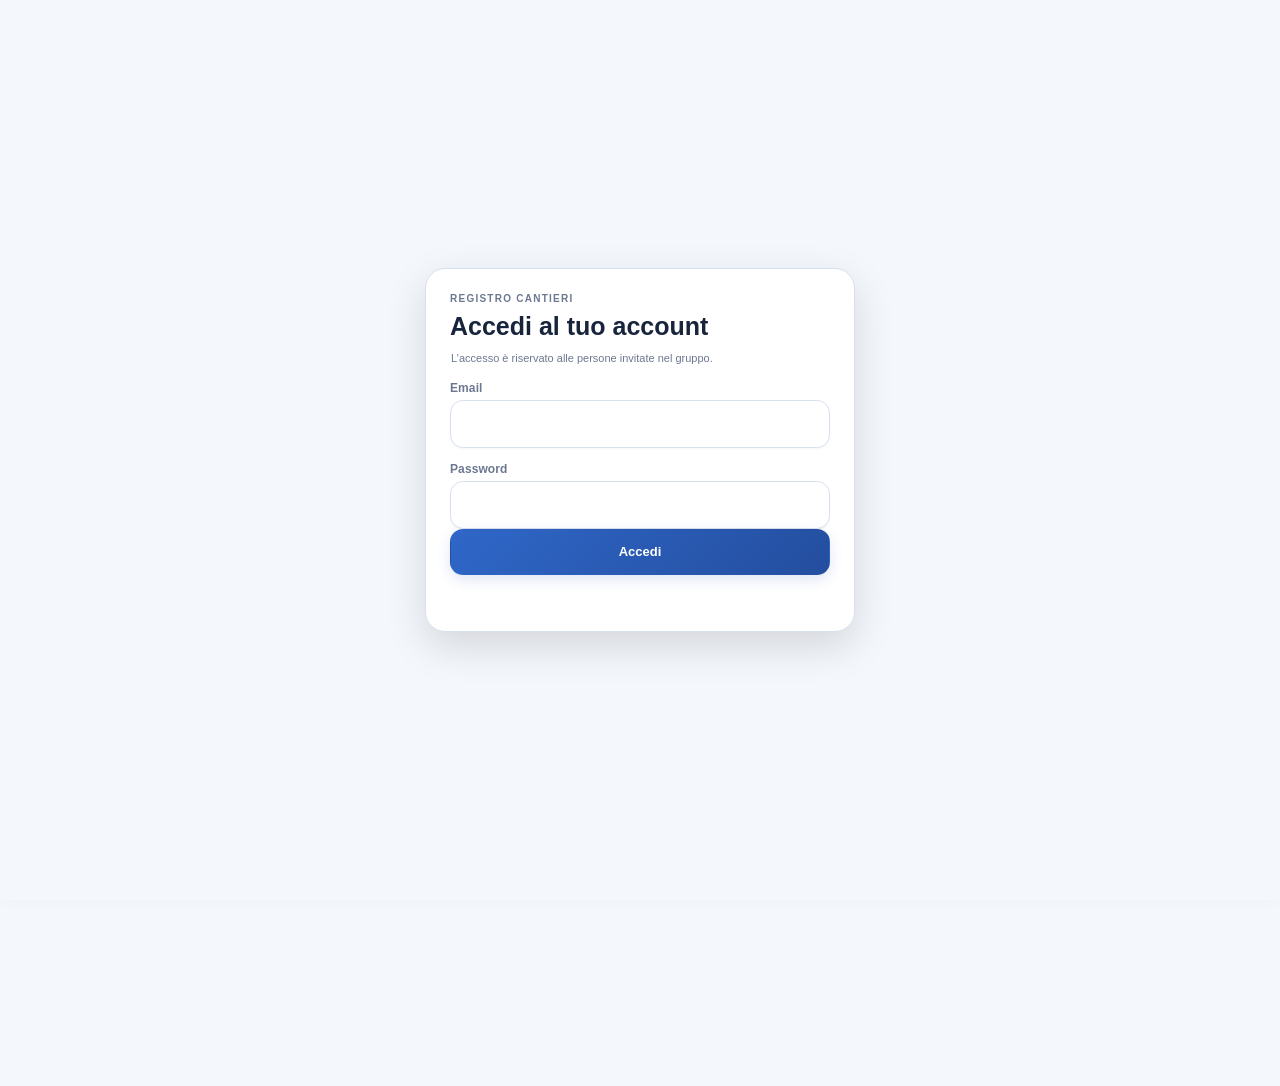
==== commit 9ebbc728: "Add files via upload" ====
--- a/index.html
+++ b/index.html
@@ -12,10 +12,10 @@
   <link rel="manifest" href="manifest.json">
   <link rel="icon" href="icon-192.png" type="image/png">
   <link rel="apple-touch-icon" href="apple-touch-icon.png">
-  <link rel="stylesheet" href="app.css?v=12">
+  <link rel="stylesheet" href="app.css?v=13">
 </head>
 <body>
-  <section id="auth-screen" class="auth-screen" aria-labelledby="auth-title" hidden>
+  <section id="auth-screen" class="auth-screen" aria-labelledby="auth-title">
     <form id="auth-form" class="auth-card">
       <div class="eyebrow">REGISTRO CANTIERI</div>
       <h1 id="auth-title">Accedi al tuo account</h1>
@@ -111,13 +111,22 @@
           <button class="utility-tab active" data-utility-tab="panel">Quadri</button><button class="utility-tab" data-utility-tab="materials">Materiali</button><button class="utility-tab" data-utility-tab="calculations">Calcoli</button><button class="utility-tab" data-utility-tab="motor">Motore</button><button class="utility-tab" data-utility-tab="conversions">Conversioni</button><button class="utility-tab" data-utility-tab="pinouts">Piedinature</button>
         </nav>
       <div class="utility-panel active" id="utility-panel">
-        <article class="card panel-card" id="tool-panel">
+        <article class="card panel-launcher" id="panel-launcher">
+          <h3>Quadri elettrici</h3>
+          <p class="hint">Crea una bozza libera, riapri un modello o parti dal quadro di un cantiere.</p>
+          <div class="panel-launch-actions"><button class="button primary" id="panel-new-board">＋ Nuovo quadro</button><button class="button secondary" id="panel-open-library">Libreria · <span id="panel-library-count">0</span></button></div>
+          <details class="panel-site-picker"><summary>Apri un quadro collegato a un cantiere</summary><div class="form-grid"><label>Cliente<select id="panel-customer"></select></label><label>Cantiere<select id="panel-site"></select></label></div><button class="button secondary wide" id="panel-open-site">Apri quadro del cantiere</button></details>
+        </article>
+        <article class="card panel-card" id="tool-panel" hidden>
+          <div class="panel-editor-header"><button class="mini-button" id="panel-exit" aria-label="Esci dal quadro">‹ Esci</button><strong id="panel-editor-title">Quadro libero</strong><div class="row-actions"><button class="mini-button" id="panel-zoom-out" aria-label="Riduci zoom">−</button><button class="mini-button" id="panel-zoom-reset">100%</button><button class="mini-button" id="panel-zoom-in" aria-label="Aumenta zoom">＋</button></div></div>
+          <div class="panel-editor-toolbar"><button class="button secondary compact" id="panel-settings-toggle">⚙ Quadro</button><button class="button secondary compact" id="panel-materials-toggle">＋ Dispositivi</button><button class="button secondary compact" id="panel-wiring-toggle">Cablaggio</button><button class="button secondary compact" id="panel-share-button">Esporta</button><button class="button primary compact" id="panel-save-open">Salva</button></div>
           <h3>Disegno del quadro</h3>
-          <p class="hint">Aggiungi componenti generici, assegna le caratteristiche e spostali tra le file DIN. Il disegno è orientativo e non certifica lo schema.</p>
-          <div class="form-grid"><label>Cliente<select id="panel-customer"></select></label><label>Cantiere<select id="panel-site"></select></label></div>
-          <div class="form-grid panel-project-fields"><label>Nome quadro<input id="board-name" maxlength="120" placeholder="es. Quadro appartamento"></label><label>Moduli per fila<input id="board-row-width" type="number" min="1" max="200" value="18"></label><label>Guide DIN previste<input id="board-row-count" type="number" min="1" max="24" value="1"></label></div>
-          <label class="field-label" for="board-notes">Note del progetto</label><textarea id="board-notes" rows="2" maxlength="2000" placeholder="Alimentazione, riferimenti, avvertenze…"></textarea>
-          <div id="panel-builder" class="panel-builder">
+          <p class="hint">Disponi i dispositivi sulle guide e tocca un elemento per modificarlo. Schema illustrativo.</p>
+          <details id="panel-settings" class="panel-settings"><summary>Destinazione e dimensioni</summary><div class="form-grid panel-project-fields"><label>Nome quadro<input id="board-name" maxlength="120" placeholder="es. Quadro appartamento"></label><label>Moduli per fila<input id="board-row-width" type="number" min="1" max="200" value="18"></label><label>Guide DIN previste<input id="board-row-count" type="number" min="1" max="24" value="1"></label></div><label class="field-label" for="board-notes">Note del progetto</label><textarea id="board-notes" rows="2" maxlength="2000" placeholder="Alimentazione, riferimenti, avvertenze…"></textarea></details>
+          <div id="panel-builder" class="panel-builder" hidden>
+            <div class="panel-quick-types" id="panel-quick-types">
+              <button class="chip" data-quick-device="magnetotermico" data-quick-poles="2" data-quick-modules="1" data-quick-neutral="right">MT 2P · 1M</button><button class="chip" data-quick-device="magnetotermico" data-quick-poles="1" data-quick-modules="1">MT 1P</button><button class="chip" data-quick-device="differenziale">Differenziale</button><button class="chip" data-quick-device="magnetotermico-differenziale">MTD</button><button class="chip" data-quick-device="sezionatore">Sezionatore</button><button class="chip" data-quick-device="rele">Relè</button><button class="chip" data-quick-device="orologio">Orologio</button><button class="chip" data-quick-device="trasformatore">Trasformatore</button><button class="chip" data-quick-device="alimentatore">Alimentatore</button><button class="chip" data-quick-device="portafusibile">Portafusibile</button><button class="chip" data-quick-device="selettore-012">Selettore 0-1-2</button><button class="chip" data-quick-device="morsettiera-distribuzione">Distribuzione</button>
+            </div>
             <label>Dispositivo<select id="device-type"><optgroup label="Protezione"><option value="magnetotermico">Magnetotermico</option><option value="differenziale">Differenziale</option><option value="magnetotermico-differenziale">Magnetotermico differenziale</option><option value="sezionatore">Sezionatore</option><option value="scaricatore-spd">Scaricatore SPD</option><option value="portafusibile">Portafusibile</option><option value="protezione-motore">Protezione motore</option></optgroup><optgroup label="Comando"><option value="contattore">Contattore</option><option value="rele">Relè</option><option value="orologio">Orologio temporizzatore</option><option value="orologio-astronomico">Orologio astronomico</option><option value="rele-passo-passo">Relè passo-passo</option><option value="selettore-012">Selettore a camme 0-1-2</option><option value="commutatore-inversione">Commutatore inversione motore</option><option value="commutatore-stella-triangolo">Commutatore stella-triangolo</option><option value="pulsante-modulare">Pulsante modulare NO/NC</option><option value="spia-modulare">Spia LED modulare</option></optgroup><optgroup label="Alimentazione"><option value="trasformatore">Trasformatore</option><option value="alimentatore">Alimentatore AC/DC</option></optgroup><optgroup label="Misura"><option value="contatore-energia">Contatore energia</option><option value="selettore-voltmetro">Selettore voltmetro</option><option value="selettore-amperometro">Selettore amperometro</option></optgroup><optgroup label="Distribuzione"><option value="barra-pettine">Barra pettine / cablaggio</option><option value="barra-neutro">Barra neutro</option><option value="barra-terra">Barra terra</option><option value="morsettiera">Morsettiera</option><option value="morsettiera-distribuzione">Morsettiera di distribuzione</option><option value="blocco-distribuzione">Blocco di distribuzione</option></optgroup><option value="altro">Componente personalizzato</option></select></label>
             <div class="form-grid"><label>Sigla<input id="device-sigla" maxlength="30" placeholder="QF1"></label><label>Nome circuito<input id="device-circuit" maxlength="160" placeholder="Luci piano terra"></label></div>
             <label>Descrizione<input id="device-label" type="text" maxlength="80" placeholder="Magnetotermico curva C"></label>
@@ -127,8 +136,8 @@
             <label id="relay-config-wrap" hidden>Contatti relè<select id="device-relay-contacts"><option value="">Generico</option><option>2 NO</option><option>2 NC</option><option>1 NO + 1 NC</option><option>2 scambi</option><option>4 scambi</option></select><small>Il disegno mostra anche i terminali bobina A1/A2.</small></label>
             <label>Lato del neutro<select id="device-neutral"><option value="na">Nessuno</option><option value="left">Sinistra</option><option value="right">Destra</option></select></label>
             <button class="button primary wide" id="add-device">＋ Aggiungi apparecchio</button><button class="button secondary wide" id="cancel-device-edit" hidden>Annulla modifica</button>
-          </div>
-          <div class="panel-view-switch"><button class="chip active" id="panel-layout-view">Layout DIN</button><button class="chip" id="panel-wiring-view">Cablaggio</button><button class="button secondary compact" id="share-panel">Esporta disegno</button></div>
+          </div>
+          <div class="panel-view-switch" id="panel-view-switch"><button class="chip active" id="panel-layout-view">Layout DIN</button><button class="chip" id="panel-wiring-view">Cablaggio</button><button class="button secondary compact" id="share-panel">Esporta disegno</button></div>
           <div id="panel-summary" class="panel-summary"></div><div id="panel-board" class="panel-board"></div>
           <section id="panel-wiring" class="panel-wiring" hidden><h4>Disegna un collegamento</h4><div class="form-grid"><label>Da<select id="wire-from"></select></label><label>A<select id="wire-to"></select></label></div><div class="form-grid"><label>Morsetto da<input id="wire-from-terminal" maxlength="30" value="L"></label><label>Morsetto a<input id="wire-to-terminal" maxlength="30" value="L"></label></div><div class="form-grid"><label>Conduttore<select id="wire-kind"><option value="Fase">Fase</option><option value="Neutro">Neutro</option><option value="Terra">Terra</option><option value="Comando">Comando</option></select></label><span class="wire-hint">Il colore viene assegnato automaticamente</span></div><button class="button secondary wide" id="add-wire">＋ Aggiungi collegamento</button><div id="panel-links" class="panel-links"></div></section>
         </article>
@@ -158,6 +167,9 @@
   </nav>
   <section id="photo-modal" class="photo-modal" hidden aria-labelledby="photo-modal-title" role="dialog" aria-modal="true"><div class="photo-dialog"><div class="row-between"><h2 id="photo-modal-title">Foto cantiere o cliente</h2><button id="close-photo-modal" class="mini-button" aria-label="Chiudi foto">✕</button></div><p class="hint">Le foto vengono compresse e incluse nel backup condiviso con Android.</p><label>Cliente<select id="photo-customer"></select></label><label>Destinazione<select id="photo-site"></select></label><label class="button secondary wide file-button">Scatta o scegli foto<input id="photo-input" type="file" accept="image/*" capture="environment" multiple></label><div id="photo-gallery" class="photo-grid"></div></div></section>
   <section id="settings-modal" class="photo-modal" hidden aria-labelledby="settings-title" role="dialog" aria-modal="true"><div class="photo-dialog"><div class="row-between"><h2 id="settings-title">Impostazioni</h2><button id="settings-close" class="mini-button" aria-label="Chiudi impostazioni">✕</button></div><label class="field-label" for="setting-name">Nome / intestazione report</label><input id="setting-name" maxlength="300"><label class="field-label" for="setting-hours">Ore precompilate nel rapportino</label><input id="setting-hours" type="text" inputmode="decimal" placeholder="8,5"><label class="field-label" for="setting-overtime-rate">Tariffa straordinario (€/h)</label><input id="setting-overtime-rate" type="text" inputmode="decimal" placeholder="0"><p class="hint">La tariffa è una stima personale applicata alle ore straordinarie del riepilogo.</p><div class="action-row"><button class="button secondary" id="settings-cancel">Annulla</button><button class="button primary" id="settings-save">Salva</button></div></div></section>
+  <section id="panel-save-modal" class="photo-modal" hidden aria-labelledby="panel-save-title" role="dialog" aria-modal="true"><div class="photo-dialog"><div class="row-between"><h2 id="panel-save-title">Salva quadro</h2><button class="mini-button" data-close-modal="panel-save-modal" aria-label="Chiudi">✕</button></div><p class="hint">La libreria conserva modelli indipendenti dai cantieri.</p><button class="button secondary wide" id="panel-save-library">Salva in libreria</button><hr><label class="field-label" for="panel-save-customer">Associa a un cantiere</label><select id="panel-save-customer"></select><select id="panel-save-site"></select><button class="button primary wide" id="panel-save-site-button">Salva nel cantiere</button><p id="panel-save-error" class="auth-error" role="status" aria-live="polite"></p></div></section>
+  <section id="panel-library-modal" class="photo-modal" hidden aria-labelledby="panel-library-title" role="dialog" aria-modal="true"><div class="photo-dialog"><div class="row-between"><h2 id="panel-library-title">Libreria quadri</h2><button class="mini-button" data-close-modal="panel-library-modal" aria-label="Chiudi">✕</button></div><p class="hint">Apri o duplica un modello. La libreria non dipende dai clienti.</p><div id="panel-library-list" class="stack"></div></div></section>
+  <section id="panel-exit-modal" class="photo-modal" hidden aria-labelledby="panel-exit-title" role="dialog" aria-modal="true"><div class="photo-dialog"><h2 id="panel-exit-title">Modifiche non salvate</h2><p class="hint">Vuoi salvare il quadro prima di uscire?</p><div class="stack"><button class="button primary wide" id="panel-exit-save">Scegli dove salvare</button><button class="button secondary wide" id="panel-exit-discard">Esci senza salvare</button><button class="button secondary wide" id="panel-exit-cancel">Continua a modificare</button></div></div></section>
   <section id="material-detail-modal" class="photo-modal" hidden aria-labelledby="material-detail-title" role="dialog" aria-modal="true"><div class="photo-dialog"><div class="row-between"><h2 id="material-detail-title">Dettagli articolo</h2><button id="material-detail-close" class="mini-button" aria-label="Chiudi dettagli articolo">✕</button></div><p class="hint" id="material-detail-hint"></p><div id="material-detail-color-field"><label class="field-label" for="material-detail-color">Colore</label><select id="material-detail-color"></select></div><div id="material-detail-brand-fields"><label class="field-label" for="material-detail-brand">Marca</label><input id="material-detail-brand" maxlength="100" list="material-brand-options"><datalist id="material-brand-options"></datalist><label class="field-label" for="material-detail-series">Serie</label><input id="material-detail-series" maxlength="100" list="material-series-options"><datalist id="material-series-options"></datalist></div><div class="action-row"><button class="button secondary" id="material-detail-cancel" type="button">Annulla</button><button class="button primary" id="material-detail-save" type="button">Salva</button></div></div></section>
   <section id="cloud-choice" class="photo-modal" hidden aria-labelledby="cloud-choice-title" role="dialog" aria-modal="true"><div class="photo-dialog"><h2 id="cloud-choice-title">Scegli l’archivio da usare</h2><p id="cloud-choice-summary" class="hint"></p><p class="hint">Prima salvo una copia locale recuperabile. Le foto passano nel gruppo solo con permesso di aggiunta e Worker collegato.</p><p class="hint">Se carichi questo dispositivo, l’anagrafica condivisa clienti/cantieri viene sostituita con quella locale. I rapportini già presenti nel gruppo restano associati ai rispettivi autori.</p><div class="stack"><button class="button primary wide" id="cloud-use-remote">Usa l’archivio del gruppo</button><button class="button secondary wide" id="cloud-upload-local">Carica questo dispositivo nel gruppo</button><button class="button secondary wide" id="cloud-cancel">Esci dall’account</button></div></div></section>
   <section id="member-modal" class="photo-modal" hidden aria-labelledby="member-modal-title" role="dialog" aria-modal="true"><div class="photo-dialog member-dialog"><div class="row-between"><h2 id="member-modal-title">Accessi del gruppo</h2><button id="member-close" class="mini-button" aria-label="Chiudi gestione accessi">✕</button></div><p class="hint">Questa schermata di prova invia inviti email e aggiorna permessi tramite il Worker Cloudflare.</p><label class="field-label" for="worker-url">URL pubblico del Worker</label><div class="worker-url-row"><input id="worker-url" type="url" inputmode="url" placeholder="https://nome-worker.nome-account.workers.dev"><button class="button secondary" id="worker-save">Collega</button></div><p class="hint">L’URL è pubblico; la chiave segreta resta sul server Cloudflare.</p><p id="member-error" class="auth-error" role="status" aria-live="polite"></p><div id="member-list" class="member-list"></div><form id="member-invite-form" class="member-invite"><h3>Invita un collega</h3><label class="field-label" for="member-email">Email</label><input id="member-email" type="email" autocomplete="off" required><label class="field-label" for="member-name">Nome visualizzato</label><input id="member-name" maxlength="160" autocomplete="off"><div id="invite-permissions" class="permission-grid"></div><button class="button primary wide" id="member-invite-submit" type="submit">Invia invito</button></form></div></section>
@@ -166,6 +178,6 @@
   <section id="photo-cloud-modal" class="photo-modal" hidden aria-labelledby="photo-cloud-title" role="dialog" aria-modal="true"><div class="photo-dialog"><div class="row-between"><h2 id="photo-cloud-title">Foto condivise</h2><button id="photo-cloud-close" class="mini-button" aria-label="Chiudi">✕</button></div><p class="hint">Inserisci l’indirizzo pubblico del Worker fornito per il gruppo. Le foto restano nel bucket privato; l’indirizzo non è una chiave segreta.</p><label class="field-label" for="photo-worker-url">URL Worker</label><input id="photo-worker-url" type="url" inputmode="url" placeholder="https://nome-worker.nome-account.workers.dev"><button class="button primary wide" id="photo-worker-save">Collega foto</button><p id="photo-worker-error" class="auth-error" role="status" aria-live="polite"></p></div></section>
   <div id="toast" role="status" aria-live="polite"></div>
   <script src="cloud.js?v=5" defer></script>
-  <script src="app.js?v=14" defer></script>
+  <script src="app.js?v=16" defer></script>
 </body>
 </html>
--- a/app.css
+++ b/app.css
@@ -262,3 +262,8 @@
   #screen-entry .hours-card .hint{margin-top:7px;line-height:1.35}
 }
 @media print{.utility-home,.utility-detail,.utility-back{display:none!important}}
+
+body.panel-editor-open #panel-settings:not([open]){display:none}#panel-library-modal .report-card{min-width:0}#panel-library-list .report-card{padding:12px}#panel-library-list .row-actions{margin-top:8px}
+
+.panel-launcher .hint{margin-bottom:12px}.panel-launch-actions{display:flex;gap:8px}.panel-launch-actions>*{flex:1;min-width:0}.panel-site-picker{margin-top:14px;border-top:1px solid var(--line);padding-top:12px}.panel-site-picker summary,.panel-settings summary{font-size:12px;font-weight:800;color:var(--primary);cursor:pointer;padding:5px 0}.panel-site-picker .button{margin-top:10px}.panel-builder[hidden]{display:none!important}
+body.panel-editor-open{overflow:hidden;padding:0}body.panel-editor-open .topbar,body.panel-editor-open .bottom-nav,body.panel-editor-open #panel-launcher{display:none!important}body.panel-editor-open #tool-panel{position:fixed;z-index:32;inset:0;display:flex;flex-direction:column;gap:7px;width:100%;max-width:none;height:100dvh;overflow:hidden;margin:0;padding:calc(env(safe-area-inset-top,0px) + 7px) 10px calc(env(safe-area-inset-bottom,0px) + 8px);border:0;border-radius:0;background:var(--bg)}body.panel-editor-open #tool-panel>h3,body.panel-editor-open #tool-panel>.hint{display:none!important}.panel-editor-header{display:flex;flex:none;align-items:center;gap:7px;min-height:42px}.panel-editor-header>strong{flex:1;min-width:0;overflow:hidden;text-overflow:ellipsis;white-space:nowrap;font-size:14px}.panel-editor-header .row-actions{gap:2px}.panel-editor-header .mini-button{white-space:nowrap}.panel-editor-toolbar{display:flex;flex:none;gap:6px;overflow-x:auto;padding:2px 0 5px;scrollbar-width:none}.panel-editor-toolbar .button{flex:none;min-height:36px;padding:7px 9px;font-size:11px}.panel-editor-toolbar #panel-save-open{margin-left:auto}.panel-editor-open #panel-summary{order:2;flex:none;margin:1px 2px;font-size:10px}.panel-editor-open #panel-board{order:3;flex:1;min-height:90px;max-height:none;margin:0;overflow:auto;border-radius:12px;touch-action:pan-x pan-y;background:var(--surface-variant)}.panel-editor-open #panel-board svg{min-width:100%;user-select:none}.panel-editor-open #panel-view-switch{display:none!important}.panel-editor-open #panel-wiring:not([hidden]){position:absolute;z-index:8;left:10px;right:10px;bottom:calc(env(safe-area-inset-bottom,0px) + 8px);max-height:38dvh;overflow:auto;margin:0;padding:10px;border:1px solid var(--line);border-radius:16px;background:var(--surface);box-shadow:0 8px 30px #0005}.panel-editor-open #panel-settings[open]{position:absolute;z-index:9;left:10px;right:10px;bottom:calc(env(safe-area-inset-bottom,0px) + 8px);max-height:45dvh;overflow:auto;padding:12px;border:1px solid var(--line);border-radius:16px;background:var(--surface);box-shadow:0 8px 30px #0005}.panel-editor-open #panel-settings[open] summary{position:sticky;top:0;background:var(--surface);padding:4px 0 10px}.panel-editor-open #panel-builder:not([hidden]){position:absolute;z-index:10;left:0;right:0;bottom:0;display:grid;gap:10px;max-height:min(65dvh,680px);overflow:auto;padding:14px 12px calc(env(safe-area-inset-bottom,0px) + 14px);border:1px solid var(--line);border-radius:18px 18px 0 0;background:var(--surface);box-shadow:0 -12px 34px #0005}.panel-quick-types{display:grid;grid-template-columns:repeat(3,minmax(0,1fr));gap:6px}.panel-quick-types .chip{min-width:0;padding:8px 4px;font-size:10px;line-height:1.15}.panel-editor-open #panel-builder .form-grid{gap:7px}.panel-editor-open #panel-builder label{font-size:11px}.panel-editor-open #panel-board [data-device-id]{cursor:grab;touch-action:none}.panel-editor-open #panel-board [data-action]{cursor:pointer}.panel-editor-open #panel-board svg{display:block}.panel-settings{flex:none}.panel-launcher .button{min-height:42px}.panel-editor-open #toast{z-index:39}#panel-save-modal,#panel-library-modal,#panel-exit-modal{z-index:38}.panel-library-modal .report-card{min-width:0}.panel-library-list .report-card{padding:12px}.panel-library-list .row-actions{margin-top:8px}
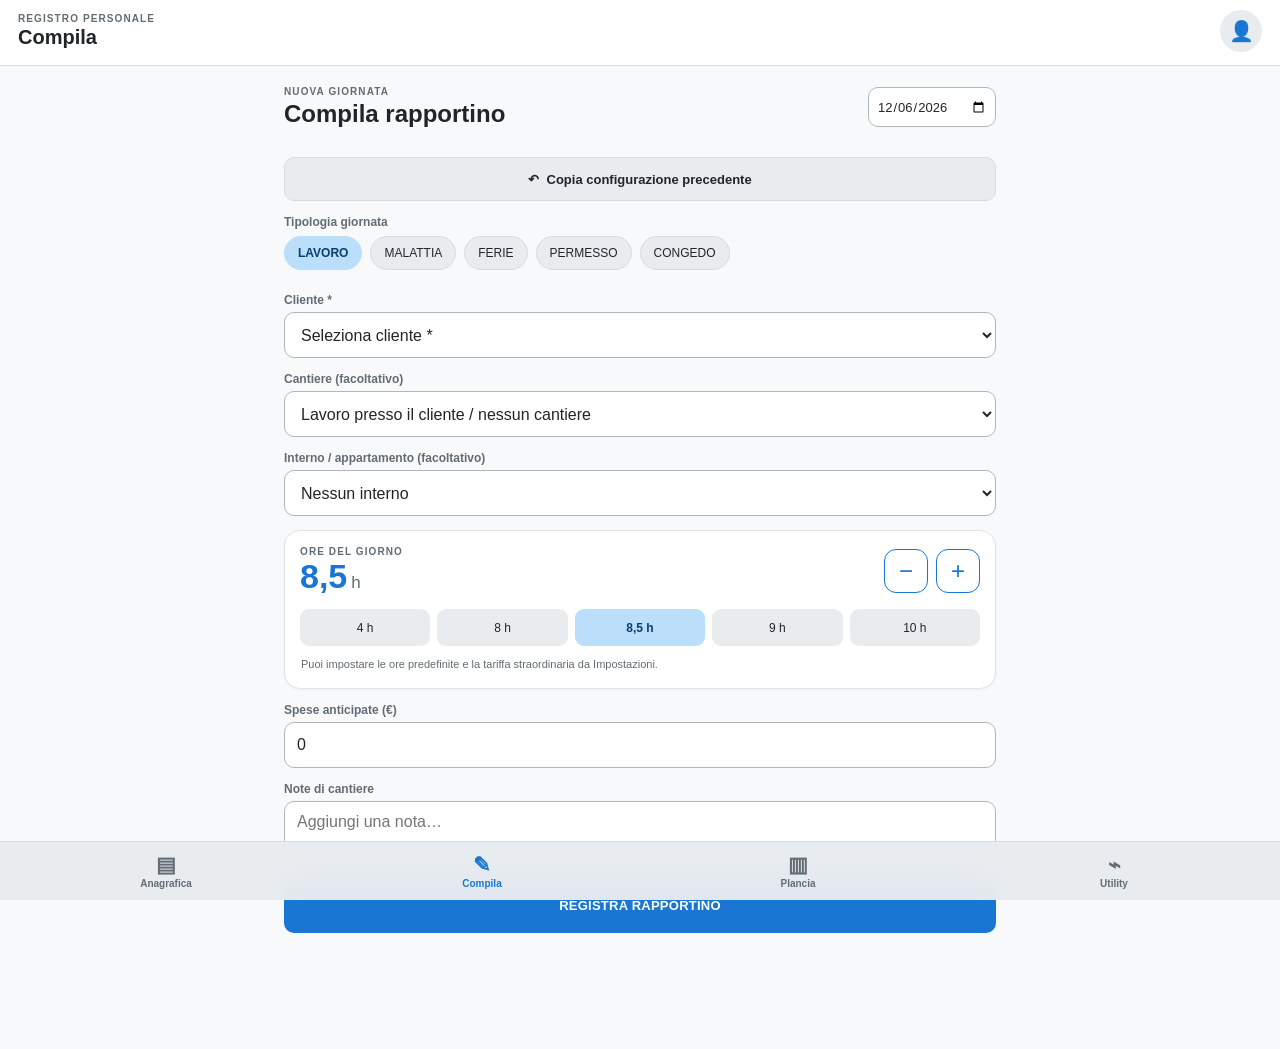
==== commit 06b50737: "Add files via upload" ====
--- a/index.html
+++ b/index.html
@@ -3,8 +3,7 @@
 <head>
   <meta charset="utf-8">
   <meta name="viewport" content="width=device-width,initial-scale=1,maximum-scale=1,viewport-fit=cover">
-  <meta name="theme-color" content="#f4f7ff" media="(prefers-color-scheme: light)">
-  <meta name="theme-color" content="#12151d" media="(prefers-color-scheme: dark)">
+  <meta name="theme-color" content="#1976d2">
   <meta name="apple-mobile-web-app-capable" content="yes">
   <meta name="apple-mobile-web-app-status-bar-style" content="black-translucent">
   <meta name="apple-mobile-web-app-title" content="Registro Ore">
@@ -12,38 +11,13 @@
   <link rel="manifest" href="manifest.json">
   <link rel="icon" href="icon-192.png" type="image/png">
   <link rel="apple-touch-icon" href="apple-touch-icon.png">
-  <link rel="stylesheet" href="app.css?v=13">
+  <link rel="stylesheet" href="app.css?v=4">
 </head>
 <body>
-  <section id="auth-screen" class="auth-screen" aria-labelledby="auth-title">
-    <form id="auth-form" class="auth-card">
-      <div class="eyebrow">REGISTRO CANTIERI</div>
-      <h1 id="auth-title">Accedi al tuo account</h1>
-      <p class="hint">L’accesso è riservato alle persone invitate nel gruppo.</p>
-      <label class="field-label" for="auth-email">Email</label><input id="auth-email" type="email" autocomplete="username" required>
-      <label class="field-label" for="auth-password">Password</label><input id="auth-password" type="password" autocomplete="current-password" required>
-      <button class="button primary wide" id="auth-submit" type="submit">Accedi</button>
-      <button class="button secondary wide" id="auth-workspaces" type="button" hidden>Gestione aziende</button>
-      <p id="auth-error" class="auth-error" role="status" aria-live="polite"></p>
-    </form>
-    <form id="invite-form" class="auth-card" hidden>
-      <div class="eyebrow">INVITO AL GRUPPO</div>
-      <h1>Imposta la password</h1>
-      <p id="invite-email" class="hint"></p>
-      <label class="field-label" for="invite-password">Nuova password</label><input id="invite-password" type="password" autocomplete="new-password" minlength="8" required>
-      <label class="field-label" for="invite-password-confirm">Ripeti la password</label><input id="invite-password-confirm" type="password" autocomplete="new-password" minlength="8" required>
-      <button class="button primary wide" id="invite-submit" type="submit">Attiva account</button>
-      <p id="invite-error" class="auth-error" role="status" aria-live="polite"></p>
-    </form>
-  </section>
   <header class="topbar">
-      <div><div class="eyebrow">REGISTRO CANTIERI</div><h1 id="screen-title">Compila</h1></div>
-    <button class="profile-button" id="profile-button" aria-label="Impostazioni">👤</button>
+      <div><div class="eyebrow">REGISTRO PERSONALE</div><h1 id="screen-title">Compila</h1></div>
+    <button class="profile-button" id="profile-button" aria-label="Modifica profilo">👤</button>
   </header>
-  <div id="account-bar" class="account-bar" hidden>
-    <span id="account-label"></span>
-    <div class="account-actions"><button class="mini-button" id="account-company" hidden>Cambia azienda</button><button class="mini-button" id="account-platform-manage" hidden>Gestione aziende</button><button class="mini-button" id="account-manage" hidden>Gestisci accessi</button><button class="mini-button" id="account-photo-cloud" hidden>Foto cloud</button><button class="mini-button" id="account-sync">Sincronizza</button><button class="mini-button" id="account-restore" hidden>Ripristina copia locale</button><button class="mini-button" id="account-signout">Esci</button></div>
-  </div>
   <main id="app-main">
     <section class="screen active" id="screen-entry">
       <div class="section-heading"><div><div class="eyebrow">NUOVA GIORNATA</div><h2>Compila rapportino</h2></div><input id="report-date" type="date" aria-label="Data del rapportino"></div>
@@ -57,7 +31,7 @@
       </div>
       <article class="hours-card">
         <div class="hours-row"><div><div class="eyebrow">ORE DEL GIORNO</div><strong id="hours-value">8.5</strong><span class="hours-unit">h</span></div><div class="stepper"><button id="hours-minus" aria-label="Diminuisci ore">−</button><button id="hours-plus" aria-label="Aumenta ore">+</button></div></div>
-        <div class="quick-hours"><button data-hours="1">1 h</button><button data-hours="2">2 h</button><button data-hours="4">4 h</button><button data-hours="8">8 h</button><button data-hours="8.5">8,5 h</button></div>
+        <div class="quick-hours"><button data-hours="4">4 h</button><button data-hours="8">8 h</button><button data-hours="8.5">8,5 h</button><button data-hours="9">9 h</button><button data-hours="10">10 h</button></div>
         <p class="hint">Puoi impostare le ore predefinite e la tariffa straordinaria da Impostazioni.</p>
       </article>
       <div id="expenses-field"><label class="field-label" for="expenses">Spese anticipate (€)</label><input id="expenses" type="number" inputmode="decimal" min="0" step="0.01" value="0"></div>
@@ -72,7 +46,7 @@
     </section>
 
     <section class="screen" id="screen-board">
-      <div class="section-heading"><div><div class="eyebrow">RIEPILOGO</div><h2>Registro</h2></div><div class="row-actions"><button class="profile-name" id="profile-name"></button><button class="button secondary compact" id="settings-open">Impostazioni</button></div></div>
+      <div class="section-heading"><div><div class="eyebrow">RIEPILOGO</div><h2>Plancia</h2></div><div class="row-actions"><button class="profile-name" id="profile-name"></button><button class="button secondary compact" id="settings-open">Impostazioni</button></div></div>
       <div class="month-control"><button id="month-prev" aria-label="Mese precedente">‹</button><strong id="month-label"></strong><button id="month-next" aria-label="Mese successivo">›</button></div>
       <div class="filter-grid"><select id="filter-type"><option value="TUTTI">Tutti i tipi</option><option>LAVORO</option><option>MALATTIA</option><option>FERIE</option><option>PERMESSO</option><option>CONGEDO</option></select><select id="filter-customer"><option value="">Tutti i clienti</option></select></div>
       <input id="search" type="search" placeholder="Cerca cliente, cantiere o note…">
@@ -84,100 +58,35 @@
     </section>
 
     <section class="screen" id="screen-tools">
-      <div class="eyebrow">STRUMENTI DA CANTIERE</div><h2>Utility elettriche</h2>
-      <div id="utility-home" class="utility-home">
-        <label class="utility-search"><span aria-hidden="true">⌕</span><input id="utility-search" type="search" placeholder="Cerca uno strumento…" aria-label="Cerca nelle utility"></label>
-        <div class="utility-menu-group"><div class="utility-group-title"><h3>Quadri</h3><span></span></div>
-          <button class="utility-menu-item utility-feature" data-utility-open="panel" data-utility-target="tool-panel" data-search="quadro elettrico dispositivi cablaggio din"><span class="utility-icon">ϟ</span><span class="utility-item-copy"><strong>Progetta quadro elettrico</strong><small>Disponi gli apparecchi e prepara il cablaggio</small></span><span class="utility-chevron">›</span></button>
-        </div>
-        <div class="utility-menu-group"><div class="utility-group-title"><h3>Materiali</h3><span></span></div>
-          <button class="utility-menu-item" data-utility-open="materials" data-utility-target="tool-materials" data-search="lista spesa materiale codice cavo tubo morsetto presa quadro"><span class="utility-icon">▤</span><span class="utility-item-copy"><strong>Lista materiali</strong><small>Cerca per codice o nome e prepara la spesa</small></span><span class="utility-chevron">›</span></button>
-        </div>
-        <div class="utility-menu-group"><div class="utility-group-title"><h3>Calcoli</h3><span></span></div>
-          <button class="utility-menu-item" data-utility-open="calculations" data-utility-target="tool-guided" data-search="dimensionamento cavo protezione caduta tensione sezione"><span class="utility-icon">⌁</span><span class="utility-item-copy"><strong>Dimensionamento cavo</strong><small>Sezione, caduta e protezione</small></span><span class="utility-star" aria-hidden="true">★</span><span class="utility-chevron">›</span></button>
-          <button class="utility-menu-item" data-utility-open="calculations" data-utility-target="tool-general" data-search="calcolatore elettrico corrente potenza"><span class="utility-icon">▦</span><span class="utility-item-copy"><strong>Calcolatore elettrico</strong><small>Corrente e lunghezza indicativa</small></span><span class="utility-chevron">›</span></button>
-          <button class="utility-menu-item" data-utility-open="calculations" data-utility-target="tool-area" data-search="superficie volume cantiere metri"><span class="utility-icon">□</span><span class="utility-item-copy"><strong>Superficie / volume</strong><small>Calcolo rapido associabile a un cantiere</small></span><span class="utility-chevron">›</span></button>
-          <button class="utility-menu-item" data-utility-open="motor" data-utility-target="tool-motor" data-search="motore corrente condensatore trifase monofase"><span class="utility-icon">◉</span><span class="utility-item-copy"><strong>Motore</strong><small>Corrente nominale e condensatore</small></span><span class="utility-chevron">›</span></button>
-        </div>
-        <div class="utility-menu-group"><div class="utility-group-title"><h3>Riferimenti</h3><span></span></div>
-          <button class="utility-menu-item" data-utility-open="conversions" data-utility-target="tool-conversions" data-search="conversioni awg lunghezza tensione temperatura diametro pollici pg"><span class="utility-icon">⇄</span><span class="utility-item-copy"><strong>Conversioni</strong><small>Sezioni, diametri, lunghezze e unità comuni</small></span><span class="utility-chevron">›</span></button>
-          <button class="utility-menu-item" data-utility-open="pinouts" data-utility-target="tool-pinouts" data-search="piedinature connettori ethernet usb rs232"><span class="utility-icon">⊙</span><span class="utility-item-copy"><strong>Piedinature</strong><small>Pinout dei connettori più usati</small></span><span class="utility-chevron">›</span></button>
-        </div>
-        <p id="utility-empty" class="empty" hidden>Nessuno strumento corrisponde alla ricerca.</p>
-      </div>
-      <div id="utility-detail" hidden>
-        <button class="utility-back" id="utility-back">‹ <span>Tutte le utility</span></button>
-        <nav class="utility-tabs" aria-label="Sezioni utility">
-          <button class="utility-tab active" data-utility-tab="panel">Quadri</button><button class="utility-tab" data-utility-tab="materials">Materiali</button><button class="utility-tab" data-utility-tab="calculations">Calcoli</button><button class="utility-tab" data-utility-tab="motor">Motore</button><button class="utility-tab" data-utility-tab="conversions">Conversioni</button><button class="utility-tab" data-utility-tab="pinouts">Piedinature</button>
-        </nav>
+      <div class="eyebrow">STRUMENTI</div><h2>Utility elettriche</h2>
+      <nav class="utility-tabs" aria-label="Sezioni utility">
+        <button class="utility-tab active" data-utility-tab="panel">Quadri</button><button class="utility-tab" data-utility-tab="calculations">Calcoli</button><button class="utility-tab" data-utility-tab="motor">Motore</button><button class="utility-tab" data-utility-tab="conversions">Conversioni</button><button class="utility-tab" data-utility-tab="pinouts">Piedinature</button>
+      </nav>
       <div class="utility-panel active" id="utility-panel">
-        <article class="card panel-launcher" id="panel-launcher">
-          <h3>Quadri elettrici</h3>
-          <p class="hint">Crea una bozza libera, riapri un modello o parti dal quadro di un cantiere.</p>
-          <div class="panel-launch-actions"><button class="button primary" id="panel-new-board">＋ Nuovo quadro</button><button class="button secondary" id="panel-open-library">Libreria · <span id="panel-library-count">0</span></button></div>
-          <details class="panel-site-picker"><summary>Apri un quadro collegato a un cantiere</summary><div class="form-grid"><label>Cliente<select id="panel-customer"></select></label><label>Cantiere<select id="panel-site"></select></label></div><button class="button secondary wide" id="panel-open-site">Apri quadro del cantiere</button></details>
-        </article>
-        <article class="card panel-card" id="tool-panel" hidden>
-          <div class="panel-editor-header"><button class="mini-button" id="panel-exit" aria-label="Esci dal quadro">‹ Esci</button><strong id="panel-editor-title">Quadro libero</strong><div class="row-actions"><button class="mini-button" id="panel-zoom-out" aria-label="Riduci zoom">−</button><button class="mini-button" id="panel-zoom-reset">100%</button><button class="mini-button" id="panel-zoom-in" aria-label="Aumenta zoom">＋</button></div></div>
-          <div class="panel-editor-toolbar"><button class="button secondary compact" id="panel-settings-toggle">⚙ Quadro</button><button class="button secondary compact" id="panel-materials-toggle">＋ Dispositivi</button><button class="button secondary compact" id="panel-wiring-toggle">Cablaggio</button><button class="button secondary compact" id="panel-share-button">Esporta</button><button class="button primary compact" id="panel-save-open">Salva</button></div>
-          <h3>Disegno del quadro</h3>
-          <p class="hint">Disponi i dispositivi sulle guide e tocca un elemento per modificarlo. Schema illustrativo.</p>
-          <details id="panel-settings" class="panel-settings"><summary>Destinazione e dimensioni</summary><div class="form-grid panel-project-fields"><label>Nome quadro<input id="board-name" maxlength="120" placeholder="es. Quadro appartamento"></label><label>Moduli per fila<input id="board-row-width" type="number" min="1" max="200" value="18"></label><label>Guide DIN previste<input id="board-row-count" type="number" min="1" max="24" value="1"></label></div><label class="field-label" for="board-notes">Note del progetto</label><textarea id="board-notes" rows="2" maxlength="2000" placeholder="Alimentazione, riferimenti, avvertenze…"></textarea></details>
-          <div id="panel-builder" class="panel-builder" hidden>
-            <div class="panel-quick-types" id="panel-quick-types">
-              <button class="chip" data-quick-device="magnetotermico" data-quick-poles="2" data-quick-modules="1" data-quick-neutral="right">MT 2P · 1M</button><button class="chip" data-quick-device="magnetotermico" data-quick-poles="1" data-quick-modules="1">MT 1P</button><button class="chip" data-quick-device="differenziale">Differenziale</button><button class="chip" data-quick-device="magnetotermico-differenziale">MTD</button><button class="chip" data-quick-device="sezionatore">Sezionatore</button><button class="chip" data-quick-device="rele">Relè</button><button class="chip" data-quick-device="orologio">Orologio</button><button class="chip" data-quick-device="trasformatore">Trasformatore</button><button class="chip" data-quick-device="alimentatore">Alimentatore</button><button class="chip" data-quick-device="portafusibile">Portafusibile</button><button class="chip" data-quick-device="selettore-012">Selettore 0-1-2</button><button class="chip" data-quick-device="morsettiera-distribuzione">Distribuzione</button>
-            </div>
-            <label>Dispositivo<select id="device-type"><optgroup label="Protezione"><option value="magnetotermico">Magnetotermico</option><option value="differenziale">Differenziale</option><option value="magnetotermico-differenziale">Magnetotermico differenziale</option><option value="sezionatore">Sezionatore</option><option value="scaricatore-spd">Scaricatore SPD</option><option value="portafusibile">Portafusibile</option><option value="protezione-motore">Protezione motore</option></optgroup><optgroup label="Comando"><option value="contattore">Contattore</option><option value="rele">Relè</option><option value="orologio">Orologio temporizzatore</option><option value="orologio-astronomico">Orologio astronomico</option><option value="rele-passo-passo">Relè passo-passo</option><option value="selettore-012">Selettore a camme 0-1-2</option><option value="commutatore-inversione">Commutatore inversione motore</option><option value="commutatore-stella-triangolo">Commutatore stella-triangolo</option><option value="pulsante-modulare">Pulsante modulare NO/NC</option><option value="spia-modulare">Spia LED modulare</option></optgroup><optgroup label="Alimentazione"><option value="trasformatore">Trasformatore</option><option value="alimentatore">Alimentatore AC/DC</option></optgroup><optgroup label="Misura"><option value="contatore-energia">Contatore energia</option><option value="selettore-voltmetro">Selettore voltmetro</option><option value="selettore-amperometro">Selettore amperometro</option></optgroup><optgroup label="Distribuzione"><option value="barra-pettine">Barra pettine / cablaggio</option><option value="barra-neutro">Barra neutro</option><option value="barra-terra">Barra terra</option><option value="morsettiera">Morsettiera</option><option value="morsettiera-distribuzione">Morsettiera di distribuzione</option><option value="blocco-distribuzione">Blocco di distribuzione</option></optgroup><option value="altro">Componente personalizzato</option></select></label>
-            <div class="form-grid"><label>Sigla<input id="device-sigla" maxlength="30" placeholder="QF1"></label><label>Nome circuito<input id="device-circuit" maxlength="160" placeholder="Luci piano terra"></label></div>
-            <label>Descrizione<input id="device-label" type="text" maxlength="80" placeholder="Magnetotermico curva C"></label>
-            <div class="form-grid"><label>Poli (1–8)<input id="device-poles" type="number" min="1" max="8" value="1"></label><label>Moduli DIN<input id="device-modules" type="number" min="1" max="60" value="1"></label><label>Spazio prima (moduli)<select id="device-gap-before"><option value="0">0</option><option value="1">1</option><option value="2">2</option></select></label><label>Nuova guida prima<select id="device-new-row"><option value="false">No</option><option value="true">Sì</option></select></label><label>Corrente nominale (A)<input id="device-current" type="text" inputmode="decimal" placeholder="16"></label><label>Curva / classe<input id="device-curve" maxlength="20" placeholder="C"></label></div>
-            <div class="form-grid"><label>Tipo differenziale<input id="device-diff-type" maxlength="30" placeholder="A, AC, F, B"></label><label>Sensibilità (mA)<input id="device-diff-sensitivity" type="number" min="0" max="10000" placeholder="30"></label></div>
-            <label id="selector-config-wrap" hidden>Contatti del selettore<select id="device-selector-inputs"><option value="1">1 ingresso · 2 uscite</option><option value="2">2 ingressi · 4 uscite</option></select></label>
-            <label id="relay-config-wrap" hidden>Contatti relè<select id="device-relay-contacts"><option value="">Generico</option><option>2 NO</option><option>2 NC</option><option>1 NO + 1 NC</option><option>2 scambi</option><option>4 scambi</option></select><small>Il disegno mostra anche i terminali bobina A1/A2.</small></label>
-            <label>Lato del neutro<select id="device-neutral"><option value="na">Nessuno</option><option value="left">Sinistra</option><option value="right">Destra</option></select></label>
-            <button class="button primary wide" id="add-device">＋ Aggiungi apparecchio</button><button class="button secondary wide" id="cancel-device-edit" hidden>Annulla modifica</button>
-          </div>
-          <div class="panel-view-switch" id="panel-view-switch"><button class="chip active" id="panel-layout-view">Layout DIN</button><button class="chip" id="panel-wiring-view">Cablaggio</button><button class="button secondary compact" id="share-panel">Esporta disegno</button></div>
-          <div id="panel-summary" class="panel-summary"></div><div id="panel-board" class="panel-board"></div>
-          <section id="panel-wiring" class="panel-wiring" hidden><h4>Disegna un collegamento</h4><div class="form-grid"><label>Da<select id="wire-from"></select></label><label>A<select id="wire-to"></select></label></div><div class="form-grid"><label>Morsetto da<input id="wire-from-terminal" maxlength="30" value="L"></label><label>Morsetto a<input id="wire-to-terminal" maxlength="30" value="L"></label></div><div class="form-grid"><label>Conduttore<select id="wire-kind"><option value="Fase">Fase</option><option value="Neutro">Neutro</option><option value="Terra">Terra</option><option value="Comando">Comando</option></select></label><span class="wire-hint">Il colore viene assegnato automaticamente</span></div><button class="button secondary wide" id="add-wire">＋ Aggiungi collegamento</button><div id="panel-links" class="panel-links"></div></section>
-        </article>
-      </div>
-      <div class="utility-panel" id="utility-materials">
-        <article class="card" id="tool-materials"><h3>Lista materiali</h3><p class="hint">Catalogo generico, senza marche obbligatorie. Gli articoli e la lista restano sul dispositivo e nei backup.</p><label class="field-label" for="material-search">Cerca per nome o codice</label><input id="material-search" type="search" placeholder="es. CAV-2P5 oppure cavo 2,5 mm²"><div id="material-category-filter" class="chips material-category-filter" aria-label="Categorie materiali"></div><div id="material-catalog" class="material-catalog"></div><form id="material-custom-form" class="member-invite"><h4>Aggiungi articolo personalizzato</h4><div class="form-grid"><label>Descrizione<input id="material-name" maxlength="300" required></label><label>Quantità<input id="material-quantity" type="number" min="0.01" step="0.01" value="1" required></label><label>Unità<input id="material-unit" maxlength="30" list="material-unit-options" value="pz"><datalist id="material-unit-options"><option value="pz"><option value="m"><option value="cm"><option value="rotolo"><option value="scatola"><option value="confezione"><option value="kg"></datalist></label><label>Categoria<input id="material-category" maxlength="100" placeholder="Altro" list="material-category-options"><datalist id="material-category-options"></datalist></label><label class="form-wide">Nota<input id="material-note" maxlength="1000"></label></div><button class="button secondary wide" type="submit">＋ Aggiungi alla lista</button></form><div class="row-between shopping-heading"><h3>Da acquistare</h3><button class="button secondary compact" id="share-shopping-list" type="button">↗ Inoltra</button></div><div id="shopping-list" class="stack"></div></article>
+        <article class="card"><h3>Progetta un quadro</h3><p class="hint">Catalogo generico senza marche. Poli, moduli, lato del neutro e quantità si possono adattare per ogni elemento.</p><div class="form-grid"><label>Cliente<select id="panel-customer"></select></label><label>Cantiere<select id="panel-site"></select></label></div><div id="panel-builder" class="panel-builder"><label>Dispositivo<select id="device-type"><optgroup label="Protezione"><option value="magnetotermico">Magnetotermico</option><option value="differenziale">Differenziale</option><option value="magnetotermico-differenziale">Magnetotermico differenziale</option><option value="sezionatore">Sezionatore</option><option value="scaricatore-spd">Scaricatore SPD</option><option value="portafusibile">Portafusibile</option><option value="protezione-motore">Protezione motore</option></optgroup><optgroup label="Comando"><option value="contattore">Contattore</option><option value="rele">Relè</option><option value="orologio">Orologio temporizzatore</option><option value="orologio-astronomico">Orologio astronomico</option><option value="rele-passo-passo">Relè passo-passo</option></optgroup><optgroup label="Alimentazione"><option value="trasformatore">Trasformatore</option><option value="alimentatore">Alimentatore AC/DC</option></optgroup><optgroup label="Misura"><option value="contatore-energia">Contatore energia</option></optgroup><optgroup label="Distribuzione"><option value="barra-pettine">Barra pettine / cablaggio</option><option value="barra-neutro">Barra neutro</option><option value="barra-terra">Barra terra</option><option value="morsettiera">Morsettiera</option><option value="morsettiera-distribuzione">Morsettiera di distribuzione</option><option value="blocco-distribuzione">Blocco di distribuzione</option></optgroup><option value="altro">Componente personalizzato</option></select></label><label>Sigla / descrizione<input id="device-label" type="text" maxlength="80" placeholder="es. C16 · 30 mA"></label><div class="form-grid"><label>Poli (1–8)<input id="device-poles" type="number" min="1" max="8" value="1"></label><label>Moduli DIN (1–24)<input id="device-modules" type="number" min="1" max="24" value="1"></label><label>Lato neutro<select id="device-neutral"><option value="na">Nessuno</option><option value="left">Sinistra</option><option value="right">Destra</option></select></label><label>Quantità<input id="device-quantity" type="number" min="1" max="100" value="1"></label></div><button class="button primary wide" id="add-device">Aggiungi al quadro</button></div><div id="panel-board" class="panel-board"></div></article>
       </div>
       <div class="utility-panel" id="utility-calculations">
-        <article class="card" id="tool-general"><h3>Calcolatore elettrico</h3><div class="chip-row"><button class="chip active" id="calc-single">Monofase</button><button class="chip" id="calc-three">Trifase</button></div><label>Tipo di calcolo<select id="general-kind"><option value="current">Corrente da potenza</option><option value="max-length">Lunghezza massima stimata</option></select></label><div class="form-grid"><label id="general-a-label">Potenza (kW)<input id="general-a" type="text" inputmode="decimal" value="1"></label><label id="general-b-label">Tensione (V)<input id="general-b" type="text" inputmode="decimal" value="230"></label></div><div id="max-length-fields" hidden><div class="form-grid"><label>Tensione (V)<input id="general-voltage" type="text" inputmode="decimal" value="230"></label><label>Corrente (A)<input id="general-current" type="text" inputmode="decimal" value="16"></label></div><div class="chip-row"><button class="chip active" id="general-copper">Rame</button><button class="chip" id="general-aluminium">Alluminio</button></div></div><label id="power-factor-label">cos φ (0–1)<input id="power-factor" type="text" inputmode="decimal" value="0,9"></label><button class="button primary wide" id="calc-general">Calcola</button><p id="general-result" class="result"></p><p class="hint">Formule semplificate per stime rapide.</p></article>
-        <article class="card" id="tool-area"><h3>Calcolo superficie / volume</h3><div class="form-grid"><label>Cliente (facoltativo)<select id="area-customer"></select></label><label>Cantiere (facoltativo)<select id="area-site"></select></label></div><label>Calcolo<select id="area-kind"><option value="area">Superficie</option><option value="volume">Volume</option></select></label><label>Lunghezza / base (m)<input id="area-a" type="text" inputmode="decimal" value="20"></label><div class="form-grid"><label>Larghezza (m)<input id="area-b" type="text" inputmode="decimal" value="10"></label><label id="area-height-label" hidden>Altezza (m)<input id="area-c" type="text" inputmode="decimal" value="2,5"></label></div><button class="button primary wide" id="calc-area">Calcola</button><p id="area-result" class="result"></p></article>
-        <article class="card" id="tool-guided"><h3>Dimensionamento preliminare cavo e protezione</h3><p class="hint">Inserisci Iz corretta per sezione, posa e condizioni d’installazione.</p><div class="chip-row"><button class="chip active" id="guided-single">Monofase</button><button class="chip" id="guided-three">Trifase</button></div><div class="form-grid"><label>Tensione (V)<input id="guided-voltage" type="text" inputmode="decimal" value="230"></label><label>Corrente Ib (A)<input id="guided-current" type="text" inputmode="decimal" value="16"></label><label>Lunghezza tratta (m)<input id="guided-length" type="text" inputmode="decimal" value="25"></label><label>Sezione cavo (mm²)<input id="guided-section" type="text" inputmode="decimal" value="2,5"></label></div><div class="chip-row"><button class="chip active" id="guided-copper">Rame</button><button class="chip" id="guided-aluminium">Alluminio</button></div><div class="form-grid"><label>cos φ<input id="guided-cosphi" type="text" inputmode="decimal" value="0,9"></label><label>Caduta limite (%)<input id="guided-limit" type="text" inputmode="decimal" value="3"></label><label>Protezione In (A)<input id="guided-in" type="text" inputmode="decimal" value="16"></label><label>Portata corretta Iz (A)<input id="guided-iz" type="text" inputmode="decimal" value="24"></label></div><button class="button primary wide" id="calc-guided">Verifica cavo e protezione</button><p id="guided-result" class="result"></p><p class="hint">Controllo preliminare: non verifica cortocircuito, tempi d’intervento o selettività. Conferma dati e condizioni di posa secondo le norme applicabili.</p></article>
+        <article class="card"><h3>Calcolatore elettrico</h3><div class="chip-row"><button class="chip active" id="calc-single">Monofase</button><button class="chip" id="calc-three">Trifase</button></div><label>Tipo di calcolo<select id="general-kind"><option value="current">Corrente da potenza</option><option value="max-length">Lunghezza massima stimata</option></select></label><div class="form-grid"><label id="general-a-label">Potenza (kW)<input id="general-a" type="text" inputmode="decimal" value="1"></label><label id="general-b-label">Tensione (V)<input id="general-b" type="text" inputmode="decimal" value="230"></label></div><div id="max-length-fields" hidden><div class="form-grid"><label>Tensione (V)<input id="general-voltage" type="text" inputmode="decimal" value="230"></label><label>Corrente (A)<input id="general-current" type="text" inputmode="decimal" value="16"></label></div><div class="chip-row"><button class="chip active" id="general-copper">Rame</button><button class="chip" id="general-aluminium">Alluminio</button></div></div><label id="power-factor-label">cos φ (0–1)<input id="power-factor" type="text" inputmode="decimal" value="0,9"></label><button class="button primary wide" id="calc-general">Calcola</button><p id="general-result" class="result"></p><p class="hint">Formule semplificate per stime rapide.</p></article>
+        <article class="card"><h3>Calcolo superficie / volume</h3><label>Calcolo<select id="area-kind"><option value="area">Superficie</option><option value="volume">Volume</option></select></label><label>Lunghezza / base (m)<input id="area-a" type="text" inputmode="decimal" value="20"></label><div class="form-grid"><label>Larghezza (m)<input id="area-b" type="text" inputmode="decimal" value="10"></label><label id="area-height-label" hidden>Altezza (m)<input id="area-c" type="text" inputmode="decimal" value="2,5"></label></div><button class="button primary wide" id="calc-area">Calcola</button><p id="area-result" class="result"></p></article>
+        <article class="card"><h3>Dimensionamento preliminare cavo e protezione</h3><p class="hint">Inserisci Iz corretta per sezione, posa e condizioni d’installazione.</p><div class="chip-row"><button class="chip active" id="guided-single">Monofase</button><button class="chip" id="guided-three">Trifase</button></div><div class="form-grid"><label>Tensione (V)<input id="guided-voltage" type="text" inputmode="decimal" value="230"></label><label>Corrente Ib (A)<input id="guided-current" type="text" inputmode="decimal" value="16"></label><label>Lunghezza tratta (m)<input id="guided-length" type="text" inputmode="decimal" value="25"></label><label>Sezione cavo (mm²)<input id="guided-section" type="text" inputmode="decimal" value="2,5"></label></div><div class="chip-row"><button class="chip active" id="guided-copper">Rame</button><button class="chip" id="guided-aluminium">Alluminio</button></div><div class="form-grid"><label>cos φ<input id="guided-cosphi" type="text" inputmode="decimal" value="0,9"></label><label>Caduta limite (%)<input id="guided-limit" type="text" inputmode="decimal" value="3"></label><label>Protezione In (A)<input id="guided-in" type="text" inputmode="decimal" value="16"></label><label>Portata corretta Iz (A)<input id="guided-iz" type="text" inputmode="decimal" value="24"></label></div><button class="button primary wide" id="calc-guided">Verifica cavo e protezione</button><p id="guided-result" class="result"></p><p class="hint">Controllo preliminare: non verifica cortocircuito, tempi d’intervento o selettività. Conferma dati e condizioni di posa secondo le norme applicabili.</p></article>
       </div>
       <div class="utility-panel" id="utility-motor">
-        <article class="card" id="tool-motor"><h3>Corrente nominale stimata</h3><div class="chip-row"><button class="chip" id="motor-single">Monofase</button><button class="chip active" id="motor-three">Trifase</button></div><div class="form-grid"><label>Potenza (kW)<input id="motor-power" type="text" inputmode="decimal" value="0,75"></label><label>Tensione (V)<input id="motor-voltage" type="text" inputmode="decimal" value="400"></label><label>cos φ<input id="motor-cosphi" type="text" inputmode="decimal" value="0,8"></label><label>Rendimento (η)<input id="motor-efficiency" type="text" inputmode="decimal" value="0,8"></label></div><button class="button primary wide" id="calc-motor">Calcola corrente</button><p id="motor-result" class="result"></p><p class="hint">Stima: usa i dati di targa per un risultato affidabile.</p></article><article class="card"><h3>Motore trifase → monofase · condensatore</h3><label>Potenza motore (kW)<input id="motor-cap-power" type="text" inputmode="decimal" value="0,75"></label><button class="button secondary wide" id="calc-capacitor">Stima condensatore</button><p id="capacitor-result" class="result"></p><p class="hint">La stima è indicativa e non sostituisce lo schema del costruttore.</p></article>
+        <article class="card"><h3>Corrente nominale stimata</h3><div class="chip-row"><button class="chip" id="motor-single">Monofase</button><button class="chip active" id="motor-three">Trifase</button></div><div class="form-grid"><label>Potenza (kW)<input id="motor-power" type="text" inputmode="decimal" value="0,75"></label><label>Tensione (V)<input id="motor-voltage" type="text" inputmode="decimal" value="400"></label><label>cos φ<input id="motor-cosphi" type="text" inputmode="decimal" value="0,8"></label><label>Rendimento (η)<input id="motor-efficiency" type="text" inputmode="decimal" value="0,8"></label></div><button class="button primary wide" id="calc-motor">Calcola corrente</button><p id="motor-result" class="result"></p><p class="hint">Stima: usa i dati di targa per un risultato affidabile.</p></article><article class="card"><h3>Motore trifase → monofase · condensatore</h3><label>Potenza motore (kW)<input id="motor-cap-power" type="text" inputmode="decimal" value="0,75"></label><button class="button secondary wide" id="calc-capacitor">Stima condensatore</button><p id="capacitor-result" class="result"></p><p class="hint">La stima è indicativa e non sostituisce lo schema del costruttore.</p></article>
       </div>
       <div class="utility-panel" id="utility-conversions">
-        <article class="card" id="tool-conversions"><h3>Conversioni</h3><label>Tipo<select id="conversion-kind"><option value="area">Sezione ↔ AWG</option><option value="length">Metri ↔ piedi</option><option value="voltage">Volt efficaci ↔ picco</option><option value="power">kW ↔ CV</option><option value="temperature">°C ↔ °F</option><option value="diameter">Diametro mm ↔ pollici / PG</option></select></label><div class="chip-row" id="conversion-directions"><button class="chip active" id="conversion-forward">Da A a B</button><button class="chip" id="conversion-reverse">Da B a A</button></div><label><span id="conversion-input-label">Valore</span><input id="conversion-value" type="text" inputmode="decimal" value="2,5"></label><button class="button primary wide" id="convert-value">Converti</button><p id="conversion-result" class="result"></p><details class="pinout-table"><summary>Tabella diametri filettatura PG</summary><p class="hint">Diametro esterno del filetto e passo secondo DIN 40430. Il pollice è la conversione matematica del diametro in millimetri.</p><table><thead><tr><th>Filetto</th><th>Ø esterno mm</th><th>Ø pollici</th><th>Passo mm</th></tr></thead><tbody><tr><td>PG 7</td><td>12,50</td><td>0,492</td><td>1,27</td></tr><tr><td>PG 9</td><td>15,20</td><td>0,598</td><td>1,41</td></tr><tr><td>PG 11</td><td>18,60</td><td>0,732</td><td>1,41</td></tr><tr><td>PG 13,5</td><td>20,40</td><td>0,803</td><td>1,41</td></tr><tr><td>PG 16</td><td>22,50</td><td>0,886</td><td>1,41</td></tr><tr><td>PG 21</td><td>28,30</td><td>1,114</td><td>1,588</td></tr><tr><td>PG 29</td><td>37,00</td><td>1,457</td><td>1,588</td></tr><tr><td>PG 36</td><td>47,00</td><td>1,850</td><td>1,588</td></tr><tr><td>PG 42</td><td>54,00</td><td>2,126</td><td>1,588</td></tr><tr><td>PG 48</td><td>59,30</td><td>2,335</td><td>1,588</td></tr></tbody></table></details><p class="hint">Il PG non è una conversione esatta da mm: il risultato indica la filettatura PG con diametro esterno più vicino. Verifica sempre il componente e il foro richiesto.</p><p class="hint">Le altre equivalenze sono indicative; la conversione AWG non determina la portata del cavo.</p></article>
+        <article class="card"><h3>Conversioni</h3><label>Tipo<select id="conversion-kind"><option value="area">Sezione ↔ AWG</option><option value="length">Metri ↔ piedi</option><option value="voltage">Volt efficaci ↔ picco</option><option value="power">kW ↔ CV</option><option value="temperature">°C ↔ °F</option></select></label><div class="chip-row" id="conversion-directions"><button class="chip active" id="conversion-forward">Da A a B</button><button class="chip" id="conversion-reverse">Da B a A</button></div><label>Valore<input id="conversion-value" type="text" inputmode="decimal" value="2,5"></label><button class="button primary wide" id="convert-value">Converti</button><p id="conversion-result" class="result"></p><p class="hint">Equivalenze indicative; per sezione e portata verificare posa e condizioni d’installazione.</p></article>
       </div>
       <div class="utility-panel" id="utility-pinouts">
-        <article class="card" id="tool-pinouts"><h3>Piedinature di riferimento</h3><p class="hint">Schema vettoriale: tocca un contatto per leggere il numero e la funzione. La vista indicata è importante: lato spina e lato presa possono risultare speculari.</p><label>Connettore<select id="pinout-kind"></select></label><div id="pinout-table" class="pinout-table"></div></article>
-      </div>
+        <article class="card"><h3>Piedinature di riferimento</h3><p class="hint">Schemi generici. Controlla sempre la documentazione del dispositivo prima di collegare.</p><label>Connettore<select id="pinout-kind"><option value="rj45b">Ethernet RJ-45 · T568B</option><option value="rj45a">Ethernet RJ-45 · T568A</option><option value="usb-a">USB-A</option><option value="molex">Molex 4 pin</option><option value="rs232">Seriale RS-232 · DB9</option></select></label><div id="pinout-table" class="pinout-table"></div></article>
       </div>
     </section>
   </main>
   <nav class="bottom-nav" aria-label="Navigazione principale">
-    <button class="nav-button" data-screen="register"><svg viewBox="0 0 24 24" aria-hidden="true"><path d="M8 6h13M8 12h13M8 18h13M3 6h.01M3 12h.01M3 18h.01"/></svg><span>Anagrafica</span></button><button class="nav-button active" data-screen="entry"><svg viewBox="0 0 24 24" aria-hidden="true"><path d="m4 16-.8 4.8L8 20l11.4-11.4a2.2 2.2 0 0 0-3.1-3.1L4 16Z"/><path d="m14.8 6.9 3.1 3.1"/></svg><span>Compila</span></button><button class="nav-button" data-screen="board"><svg viewBox="0 0 24 24" aria-hidden="true"><rect x="4" y="3" width="16" height="18" rx="2"/><path d="M8 8h8M8 12h8M8 16h5"/></svg><span>Registro</span></button><button class="nav-button" data-screen="tools"><svg viewBox="0 0 24 24" aria-hidden="true"><path d="M14 6a5 5 0 0 0-6.5 6.5L3 17l4 4 4.5-4.5A5 5 0 0 0 18 10l-3 3-4-4 3-3Z"/></svg><span>Utility</span></button>
+    <button class="nav-button" data-screen="register"><span>▤</span>Anagrafica</button><button class="nav-button active" data-screen="entry"><span>✎</span>Compila</button><button class="nav-button" data-screen="board"><span>▥</span>Plancia</button><button class="nav-button" data-screen="tools"><span>⌁</span>Utility</button>
   </nav>
   <section id="photo-modal" class="photo-modal" hidden aria-labelledby="photo-modal-title" role="dialog" aria-modal="true"><div class="photo-dialog"><div class="row-between"><h2 id="photo-modal-title">Foto cantiere o cliente</h2><button id="close-photo-modal" class="mini-button" aria-label="Chiudi foto">✕</button></div><p class="hint">Le foto vengono compresse e incluse nel backup condiviso con Android.</p><label>Cliente<select id="photo-customer"></select></label><label>Destinazione<select id="photo-site"></select></label><label class="button secondary wide file-button">Scatta o scegli foto<input id="photo-input" type="file" accept="image/*" capture="environment" multiple></label><div id="photo-gallery" class="photo-grid"></div></div></section>
   <section id="settings-modal" class="photo-modal" hidden aria-labelledby="settings-title" role="dialog" aria-modal="true"><div class="photo-dialog"><div class="row-between"><h2 id="settings-title">Impostazioni</h2><button id="settings-close" class="mini-button" aria-label="Chiudi impostazioni">✕</button></div><label class="field-label" for="setting-name">Nome / intestazione report</label><input id="setting-name" maxlength="300"><label class="field-label" for="setting-hours">Ore precompilate nel rapportino</label><input id="setting-hours" type="text" inputmode="decimal" placeholder="8,5"><label class="field-label" for="setting-overtime-rate">Tariffa straordinario (€/h)</label><input id="setting-overtime-rate" type="text" inputmode="decimal" placeholder="0"><p class="hint">La tariffa è una stima personale applicata alle ore straordinarie del riepilogo.</p><div class="action-row"><button class="button secondary" id="settings-cancel">Annulla</button><button class="button primary" id="settings-save">Salva</button></div></div></section>
-  <section id="panel-save-modal" class="photo-modal" hidden aria-labelledby="panel-save-title" role="dialog" aria-modal="true"><div class="photo-dialog"><div class="row-between"><h2 id="panel-save-title">Salva quadro</h2><button class="mini-button" data-close-modal="panel-save-modal" aria-label="Chiudi">✕</button></div><p class="hint">La libreria conserva modelli indipendenti dai cantieri.</p><button class="button secondary wide" id="panel-save-library">Salva in libreria</button><hr><label class="field-label" for="panel-save-customer">Associa a un cantiere</label><select id="panel-save-customer"></select><select id="panel-save-site"></select><button class="button primary wide" id="panel-save-site-button">Salva nel cantiere</button><p id="panel-save-error" class="auth-error" role="status" aria-live="polite"></p></div></section>
-  <section id="panel-library-modal" class="photo-modal" hidden aria-labelledby="panel-library-title" role="dialog" aria-modal="true"><div class="photo-dialog"><div class="row-between"><h2 id="panel-library-title">Libreria quadri</h2><button class="mini-button" data-close-modal="panel-library-modal" aria-label="Chiudi">✕</button></div><p class="hint">Apri o duplica un modello. La libreria non dipende dai clienti.</p><div id="panel-library-list" class="stack"></div></div></section>
-  <section id="panel-exit-modal" class="photo-modal" hidden aria-labelledby="panel-exit-title" role="dialog" aria-modal="true"><div class="photo-dialog"><h2 id="panel-exit-title">Modifiche non salvate</h2><p class="hint">Vuoi salvare il quadro prima di uscire?</p><div class="stack"><button class="button primary wide" id="panel-exit-save">Scegli dove salvare</button><button class="button secondary wide" id="panel-exit-discard">Esci senza salvare</button><button class="button secondary wide" id="panel-exit-cancel">Continua a modificare</button></div></div></section>
-  <section id="material-detail-modal" class="photo-modal" hidden aria-labelledby="material-detail-title" role="dialog" aria-modal="true"><div class="photo-dialog"><div class="row-between"><h2 id="material-detail-title">Dettagli articolo</h2><button id="material-detail-close" class="mini-button" aria-label="Chiudi dettagli articolo">✕</button></div><p class="hint" id="material-detail-hint"></p><div id="material-detail-color-field"><label class="field-label" for="material-detail-color">Colore</label><select id="material-detail-color"></select></div><div id="material-detail-brand-fields"><label class="field-label" for="material-detail-brand">Marca</label><input id="material-detail-brand" maxlength="100" list="material-brand-options"><datalist id="material-brand-options"></datalist><label class="field-label" for="material-detail-series">Serie</label><input id="material-detail-series" maxlength="100" list="material-series-options"><datalist id="material-series-options"></datalist></div><div class="action-row"><button class="button secondary" id="material-detail-cancel" type="button">Annulla</button><button class="button primary" id="material-detail-save" type="button">Salva</button></div></div></section>
-  <section id="cloud-choice" class="photo-modal" hidden aria-labelledby="cloud-choice-title" role="dialog" aria-modal="true"><div class="photo-dialog"><h2 id="cloud-choice-title">Scegli l’archivio da usare</h2><p id="cloud-choice-summary" class="hint"></p><p class="hint">Prima salvo una copia locale recuperabile. Le foto passano nel gruppo solo con permesso di aggiunta e Worker collegato.</p><p class="hint">Se carichi questo dispositivo, l’anagrafica condivisa clienti/cantieri viene sostituita con quella locale. I rapportini già presenti nel gruppo restano associati ai rispettivi autori.</p><div class="stack"><button class="button primary wide" id="cloud-use-remote">Usa l’archivio del gruppo</button><button class="button secondary wide" id="cloud-upload-local">Carica questo dispositivo nel gruppo</button><button class="button secondary wide" id="cloud-cancel">Esci dall’account</button></div></div></section>
-  <section id="member-modal" class="photo-modal" hidden aria-labelledby="member-modal-title" role="dialog" aria-modal="true"><div class="photo-dialog member-dialog"><div class="row-between"><h2 id="member-modal-title">Accessi del gruppo</h2><button id="member-close" class="mini-button" aria-label="Chiudi gestione accessi">✕</button></div><p class="hint">Questa schermata di prova invia inviti email e aggiorna permessi tramite il Worker Cloudflare.</p><label class="field-label" for="worker-url">URL pubblico del Worker</label><div class="worker-url-row"><input id="worker-url" type="url" inputmode="url" placeholder="https://nome-worker.nome-account.workers.dev"><button class="button secondary" id="worker-save">Collega</button></div><p class="hint">L’URL è pubblico; la chiave segreta resta sul server Cloudflare.</p><p id="member-error" class="auth-error" role="status" aria-live="polite"></p><div id="member-list" class="member-list"></div><form id="member-invite-form" class="member-invite"><h3>Invita un collega</h3><label class="field-label" for="member-email">Email</label><input id="member-email" type="email" autocomplete="off" required><label class="field-label" for="member-name">Nome visualizzato</label><input id="member-name" maxlength="160" autocomplete="off"><div id="invite-permissions" class="permission-grid"></div><button class="button primary wide" id="member-invite-submit" type="submit">Invia invito</button></form></div></section>
-  <section id="company-picker-modal" class="photo-modal" hidden aria-labelledby="company-picker-title" role="dialog" aria-modal="true"><div class="photo-dialog"><div class="row-between"><h2 id="company-picker-title">Scegli azienda</h2><button class="mini-button" data-close-modal="company-picker-modal" aria-label="Chiudi">✕</button></div><p id="company-picker-hint" class="hint">Ogni azienda apre il proprio archivio separato.</p><div id="company-picker-list" class="stack"></div></div></section>
-  <section id="platform-workspaces-modal" class="photo-modal" hidden aria-labelledby="platform-workspaces-title" role="dialog" aria-modal="true"><div class="photo-dialog member-dialog"><div class="row-between"><h2 id="platform-workspaces-title">Gestione aziende</h2><button class="mini-button" data-close-modal="platform-workspaces-modal" aria-label="Chiudi">✕</button></div><p class="hint">Il master gestisce aziende e accessi. Questa schermata mostra solo nomi azienda e conteggi account, senza clienti, cantieri, rapportini o foto.</p><label class="field-label" for="platform-worker-url">URL del Worker Cloudflare</label><div class="worker-url-row"><input id="platform-worker-url" type="url" inputmode="url" placeholder="https://nome-worker.nome-account.workers.dev"><button class="button secondary" id="platform-worker-save">Collega</button></div><p id="platform-error" class="auth-error" role="status" aria-live="polite"></p><form id="workspace-create-form" class="member-invite"><h3>Nuova azienda</h3><label class="field-label" for="workspace-name">Nome azienda</label><input id="workspace-name" maxlength="160" minlength="2" required><button class="button primary wide" type="submit">Crea azienda</button></form><div id="platform-workspaces-list" class="member-list"></div><button class="button secondary wide" id="platform-signout" type="button">Esci dall’account</button></div></section>
-  <section id="photo-cloud-modal" class="photo-modal" hidden aria-labelledby="photo-cloud-title" role="dialog" aria-modal="true"><div class="photo-dialog"><div class="row-between"><h2 id="photo-cloud-title">Foto condivise</h2><button id="photo-cloud-close" class="mini-button" aria-label="Chiudi">✕</button></div><p class="hint">Inserisci l’indirizzo pubblico del Worker fornito per il gruppo. Le foto restano nel bucket privato; l’indirizzo non è una chiave segreta.</p><label class="field-label" for="photo-worker-url">URL Worker</label><input id="photo-worker-url" type="url" inputmode="url" placeholder="https://nome-worker.nome-account.workers.dev"><button class="button primary wide" id="photo-worker-save">Collega foto</button><p id="photo-worker-error" class="auth-error" role="status" aria-live="polite"></p></div></section>
   <div id="toast" role="status" aria-live="polite"></div>
-  <script src="cloud.js?v=5" defer></script>
-  <script src="app.js?v=16" defer></script>
+  <script src="app.js?v=4" defer></script>
 </body>
 </html>
--- a/app.css
+++ b/app.css
@@ -8,7 +8,7 @@
 h1{font-size:20px;margin:2px 0 0}
 h2{font-size:24px;margin:3px 0 0}
 h3{font-size:17px;margin-bottom:14px}
-.topbar{position:sticky;top:0;z-index:5;display:flex;justify-content:space-between;align-items:center;padding:10px 18px 13px;background:color-mix(in srgb,var(--surface) 93%,transparent);backdrop-filter:blur(16px);border-bottom:1px solid var(--line)}
+.topbar{position:sticky;top:0;z-index:5;display:flex;justify-content:space-between;align-items:center;padding:10px 18px 13px;background:#ffffffed;backdrop-filter:blur(16px);border-bottom:1px solid var(--line)}
 .eyebrow{font-size:10px;letter-spacing:1.1px;font-weight:800;color:var(--muted)}
 .profile-button{border:0;border-radius:50%;background:var(--surface-variant);height:42px;width:42px;font-size:20px}
 .profile-name{max-width:45%;border:0;background:transparent;color:var(--primary);font-size:13px;white-space:nowrap;overflow:hidden;text-overflow:ellipsis}
@@ -30,7 +30,7 @@
 .wide{width:100%}
 .action-row{display:flex;gap:9px;margin:13px 0}
 .action-row>*{flex:1}
-.save-report{position:sticky;bottom:calc(78px + var(--safe-bottom));z-index:7;margin:18px 0 4px;min-height:54px;text-transform:uppercase;letter-spacing:.25px;box-shadow:0 6px 18px #0002}
+.save-report{margin:18px 0 0;min-height:54px;text-transform:uppercase;letter-spacing:.25px}
 .chips,.chip-row{display:flex;gap:8px;overflow:auto;padding:2px 0 9px;scrollbar-width:none}
 .chip{flex:none;border:1px solid var(--line);border-radius:999px;background:var(--surface-variant);padding:9px 13px;color:var(--text);font-size:12px}
 .chip.active{background:var(--primary-soft);border-color:var(--primary-soft);color:#0b3e70;font-weight:800}
@@ -45,7 +45,7 @@
 .quick-hours button{flex:1;min-height:37px;background:var(--surface-variant);border:0;border-radius:9px;color:var(--text);font-size:12px}
 .quick-hours button.active{background:var(--primary-soft);color:#0b3e70;font-weight:800}
 .hint{font-size:11px;line-height:1.5;color:var(--muted);margin:10px 1px 0}
-.bottom-nav{position:fixed;z-index:10;bottom:0;left:0;right:0;display:flex;justify-content:space-around;padding:7px 8px calc(7px + var(--safe-bottom));background:color-mix(in srgb,var(--surface-variant) 95%,transparent);border-top:1px solid var(--line);backdrop-filter:blur(16px)}
+.bottom-nav{position:fixed;z-index:10;bottom:0;left:0;right:0;display:flex;justify-content:space-around;padding:7px 8px calc(7px + var(--safe-bottom));background:#e9eceff5;border-top:1px solid var(--line);backdrop-filter:blur(16px)}
 .nav-button{flex:1;border:0;background:transparent;color:var(--muted);font-size:10px;font-weight:650;padding:4px 0;display:flex;gap:2px;align-items:center;flex-direction:column}
 .nav-button span{font-size:21px;line-height:23px}
 .nav-button.active{color:var(--primary);font-weight:800}
@@ -115,7 +115,6 @@
 .din-device strong{font-size:11px;line-height:1.15;overflow-wrap:anywhere}
 .din-device span{font-size:9px;line-height:1.2;color:#52616a;overflow-wrap:anywhere}
 .device-remove{position:absolute;right:2px;top:2px;width:20px;height:20px;border:0;border-radius:50%;background:#303941;color:white;font-size:14px;line-height:1}
-.panel-card h4{margin:18px 0 8px;font-size:14px}.panel-project-fields{margin-top:10px}.panel-view-switch{display:flex;gap:8px;margin:16px 0 8px}.panel-view-switch .chip{flex:1}.panel-summary{font-size:11px;color:var(--muted);font-weight:700;margin:8px 0}.panel-board{overflow:auto;max-height:65vh;border:1px solid var(--line);border-radius:12px;background:var(--surface-variant);touch-action:pan-x pan-y}.panel-board svg{display:block;min-width:100%;user-select:none}.panel-board [data-device-id]{cursor:grab;touch-action:none}.panel-board [data-device-id]:active{cursor:grabbing}.panel-wiring{margin-top:16px;padding-top:8px;border-top:1px solid var(--line)}.panel-wiring[hidden]{display:none}.wire-hint{align-self:end;padding:10px 0;font-size:10px;color:var(--muted)}.panel-links{display:grid;gap:7px;margin-top:10px}.wire-row{display:grid;grid-template-columns:8px 1fr auto;align-items:center;gap:8px;padding:9px;background:var(--surface-variant);border-radius:9px;font-size:11px}.wire-color{width:7px;height:28px;border-radius:99px}.panel-card>textarea{margin-top:5px}
 .pinout-table{margin-top:12px}
 .pinout-table>strong{display:block;margin-bottom:8px}
 .pinout-table table{width:100%;border-collapse:collapse;background:#f4f6f8;border-radius:10px;overflow:hidden}
@@ -124,146 +123,9 @@
 .utility-panel hr{border:0;border-top:1px solid var(--line);margin:16px 0}
 .photo-modal{position:fixed;z-index:25;inset:0;display:flex;align-items:center;justify-content:center;padding:18px;background:#17232f66}
 .photo-modal[hidden],[hidden]{display:none!important}
-.auth-screen{position:fixed;z-index:40;inset:0;display:grid;place-items:center;overflow:auto;padding:24px;background:var(--bg)}
-.auth-card{width:min(100%,430px);padding:24px;background:var(--surface);border:1px solid var(--line);border-radius:20px;box-shadow:0 14px 40px #0002}
-.auth-card h1{font-size:25px;margin:8px 0 10px}
-.auth-card .hint{color:var(--muted);line-height:1.45}
-.auth-error{min-height:20px;margin:12px 0 0;color:var(--danger);font-size:13px}
-.account-bar{display:flex;justify-content:space-between;align-items:center;gap:10px;max-width:760px;margin:8px auto 0;padding:0 16px;color:var(--muted);font-size:12px}
-.account-actions{display:flex;gap:6px}
-.stack{display:grid;gap:10px}
-body.account-readonly [data-screen="entry"],body.account-readonly [data-screen="register"],body.account-readonly [data-screen="tools"],body.account-readonly #screen-entry,body.account-readonly #screen-register,body.account-readonly #screen-tools,body.account-readonly .row-actions,body.account-readonly #profile-button,body.account-readonly #import-backup,body.account-readonly #undo-import{display:none!important}
-body.account-report-readonly [data-screen="entry"],body.account-report-readonly #screen-entry,body.account-report-readonly .row-actions{display:none!important}
-.remote-team-report .row-actions{display:none!important}
 .photo-dialog{width:min(100%,560px);max-height:min(88dvh,850px);overflow:auto;padding:18px;background:var(--surface);border-radius:18px;box-shadow:0 18px 60px #0003}
 .photo-dialog h2{font-size:20px}
 #undo-import{margin:0 0 12px}
 @media(min-width:650px){main{padding-left:24px;padding-right:24px}.utility-tabs{margin-left:-24px;margin-right:-24px;padding-left:24px;padding-right:24px}.photo-grid{grid-template-columns:repeat(3,minmax(0,1fr))}}
 @media(max-width:380px){main{padding-left:12px;padding-right:12px}.stats-grid strong{font-size:15px}.quick-hours button{font-size:11px}.row-actions{gap:4px}.mini-button{padding:6px 7px}}
-@media(prefers-color-scheme:dark){:root{color-scheme:dark;--bg:#101418;--surface:#1b2228;--surface-variant:#273139;--line:#3a474f;--text:#edf2f5;--muted:#a9b6bf;--primary:#76b7f2;--primary-soft:#263f54;--secondary:#8bd29a;--secondary-soft:#23382a;--danger:#ff9a91;--gold:#f4c260}.site-card{background:#202a31}.pinout-table table{background:#202a31}.pinout-table th,.pinout-table td{border-color:var(--line)}.chip.active,.utility-tab.active{color:#d7ecff}.quick-hours button.active{color:#d7ecff}.save-report{box-shadow:0 6px 18px #0006}}
 @media print{body{padding:0;background:white}.topbar,.bottom-nav,.action-row,.utility-tabs,#toast{display:none!important}main{padding:0}.screen{display:none!important}#screen-board{display:block!important}.card,.report-card{box-shadow:none}}
-
-/* Refinement visual inspired by the selected blue and lavender mockups. */
-:root{color-scheme:light;--bg:#f4f7fc;--surface:#ffffff;--surface-variant:#edf1fb;--line:#d9e0ed;--text:#17243b;--muted:#6c7890;--primary:#285ab5;--primary-soft:#dfe8ff;--secondary:#238567;--secondary-soft:#dff3eb;--danger:#b32632;--gold:#a96c06;--safe-bottom:env(safe-area-inset-bottom,0px)}
-body{background:var(--bg);font-family:Inter,-apple-system,BlinkMacSystemFont,"Segoe UI",sans-serif;color:var(--text)}
-.topbar{min-height:66px;padding:11px 18px 12px;background:color-mix(in srgb,var(--surface) 92%,transparent);border-color:var(--line);box-shadow:0 2px 12px #182f4a0a}
-.topbar h1{font-size:22px;font-weight:800;letter-spacing:-.35px;color:var(--primary)}
-.eyebrow{letter-spacing:1.25px;color:var(--muted)}
-.profile-button{border:1px solid var(--line);background:var(--surface-variant);color:var(--primary);box-shadow:0 2px 8px #1b36520b}
-main{padding-top:21px}
-h2{font-size:25px;letter-spacing:-.45px;color:var(--text)}
-h3{letter-spacing:-.18px;color:var(--text)}
-.section-heading{margin-bottom:18px}
-.section-heading .eyebrow{margin-bottom:3px}
-input,select,textarea{min-height:48px;border-color:var(--line);border-radius:13px;background:var(--surface);box-shadow:0 1px 2px #1c35520a}
-input:focus,select:focus,textarea:focus{border-color:var(--primary);box-shadow:0 0 0 3px color-mix(in srgb,var(--primary) 16%,transparent)}
-.field-label{font-size:12px;letter-spacing:.1px;color:var(--muted)}
-.button{min-height:46px;border-radius:13px;padding:11px 15px;font-size:13px;transition:transform .14s ease,box-shadow .14s ease,background .14s ease}
-.button:active,.utility-menu-item:active,.nav-button:active{transform:scale(.985)}
-.primary{background:linear-gradient(135deg,#2f67c8,#244e9f);box-shadow:0 5px 14px #285ab526;color:white}
-.secondary{background:var(--surface-variant);border-color:var(--line);color:var(--primary)}
-.save-report{position:sticky;bottom:calc(83px + var(--safe-bottom));min-height:56px;margin-top:20px;letter-spacing:.35px;box-shadow:0 8px 22px #244e9f2b}
-.hours-card,.card,.customer-card,.report-card{background:var(--surface);border:1px solid var(--line);border-radius:18px;padding:16px;box-shadow:0 5px 18px #263d5b0c}
-.hours-card{background:linear-gradient(135deg,#eef3ff,#e4eaff);border-color:#d9e3ff}
-.hours-row strong{color:var(--primary);font-size:38px;letter-spacing:-1px}
-.stepper button{border-color:#c4d2f2;background:var(--surface);box-shadow:0 2px 7px #18345412}
-.quick-hours button{border:1px solid transparent;background:#fff;color:var(--text);border-radius:11px;min-height:40px}
-.quick-hours button.active,.chip.active,.utility-tab.active{background:var(--primary);border-color:var(--primary);color:#fff}
-.chip{background:var(--surface);border-color:var(--line);padding:10px 14px}
-.chip.active{box-shadow:0 3px 10px #285ab526}
-.type-chips{padding:4px 0 11px}
-.stack{gap:12px}
-.customer-card,.report-card{padding:15px}
-.site-card{background:var(--surface-variant);border-left-color:var(--primary);border-radius:0 13px 13px 0}
-.room-tag{background:var(--primary-soft);color:var(--primary);font-weight:650}
-.stats-grid article{background:var(--surface);border:1px solid var(--line);border-radius:15px;box-shadow:0 3px 12px #263d5b0a;padding:12px 10px}
-.stats-grid article:nth-child(2){background:var(--secondary-soft)}
-.stats-grid article:nth-child(3){background:#fff4dc}
-.progress{height:9px;background:var(--surface-variant)}
-.progress i{background:linear-gradient(90deg,#2f67c8,#718ce2)}
-.month-control{padding:7px 8px;background:var(--surface);border:1px solid var(--line);border-radius:14px;box-shadow:0 3px 12px #263d5b0a}
-.month-control button{border:0;border-radius:11px;background:var(--surface-variant);color:var(--primary)}
-.report-line{border-color:var(--line)}
-.report-date{font-size:13px}
-.report-hours{display:inline-flex;align-items:center;justify-content:center;min-width:52px;padding:6px 9px;border-radius:999px;background:var(--secondary-soft);font-weight:800}
-.action-row{gap:10px}
-.bottom-nav{padding:8px 8px calc(8px + var(--safe-bottom));background:color-mix(in srgb,var(--surface) 96%,transparent);border-color:var(--line);box-shadow:0 -5px 22px #20344f0c}
-.nav-button{border-radius:15px;gap:3px;padding:6px 3px;color:var(--muted);font-size:10px;transition:background .15s ease,color .15s ease}
-.nav-button svg{width:23px;height:23px;fill:none;stroke:currentColor;stroke-width:1.8;stroke-linecap:round;stroke-linejoin:round}
-.nav-button span{font-size:10px;line-height:14px}
-.nav-button.active{background:var(--primary-soft);color:var(--primary);font-weight:800}
-#toast{background:var(--primary);color:#fff}
-.result{color:var(--primary);padding:10px 12px;border-radius:12px;background:var(--primary-soft)}
-.utility-home{padding-bottom:10px}
-.utility-search{position:relative;display:flex;align-items:center;margin:17px 0 22px;padding:0 14px;border:1px solid #cbd6e9;border-radius:16px;background:var(--surface);box-shadow:0 4px 16px #2139540a}
-.utility-search>span{font-size:28px;color:var(--primary);line-height:1}
-.utility-search input{border:0;box-shadow:none;background:transparent;padding-left:10px}
-.utility-group-title{display:flex;align-items:center;gap:12px;margin:18px 2px 9px}
-.utility-group-title h3{font-size:17px;margin:0;color:var(--text)}
-.utility-group-title>span{height:1px;background:var(--line);flex:1}
-.utility-menu-group{margin-bottom:8px}
-.utility-menu-item{width:100%;display:grid;grid-template-columns:48px minmax(0,1fr) auto auto;align-items:center;gap:12px;text-align:left;padding:11px 12px;margin:7px 0;border:1px solid var(--line);border-radius:16px;background:var(--surface);color:var(--text);box-shadow:0 3px 12px #253a5509;transition:transform .14s ease,border-color .14s ease,box-shadow .14s ease}
-.utility-menu-item:hover{border-color:#b9c9e7;box-shadow:0 7px 18px #253a5514}
-.utility-icon{width:46px;height:46px;display:grid;place-items:center;border-radius:14px;background:#e8efff;color:var(--primary);font-size:27px;font-weight:750}
-.utility-item-copy{display:flex;min-width:0;flex-direction:column;gap:3px}
-.utility-item-copy strong{font-size:14px;line-height:1.25;color:var(--text)}
-.utility-item-copy small{font-size:10px;line-height:1.35;color:var(--muted)}
-.utility-chevron{font-size:28px;line-height:1;color:var(--primary);padding-left:3px}
-.utility-star{font-size:18px;color:#2d70d4}
-.utility-menu-item.utility-feature{grid-template-columns:64px minmax(0,1fr) auto;min-height:104px;padding:15px;border:1px solid #b9cff8;background:linear-gradient(120deg,#eaf1ff,#f7f9ff);box-shadow:0 7px 20px #285ab514}
-.utility-feature .utility-icon{width:58px;height:58px;font-size:34px;background:#d9e6ff}
-.utility-feature .utility-item-copy strong{font-size:17px}
-.utility-feature .utility-item-copy small{font-size:11px}
-.utility-back{display:flex;align-items:center;gap:8px;margin:7px 0 4px;padding:9px 12px;border:0;border-radius:12px;background:var(--primary-soft);color:var(--primary);font-size:14px;font-weight:800}
-.utility-tabs{margin:8px -16px 13px;padding:3px 16px 8px}
-.utility-tab{padding:10px 15px;background:var(--surface);border-color:var(--line);box-shadow:0 2px 8px #20344f0a}
-.utility-panel .card{margin:7px 0 14px;border-radius:18px;padding:17px}
-.panel-card h3{font-size:19px}
-.utility-panel hr{border-color:var(--line)}
-.panel-builder{padding:13px;border:1px solid var(--line);border-radius:16px;background:var(--bg)}
-.panel-view-switch{flex-wrap:wrap;align-items:center}
-.panel-board{border-radius:16px;box-shadow:inset 0 1px 5px #1e395310}
-.din-track{background:#eef2f8}
-.din-rail{background:linear-gradient(180deg,#d5dce7 0,#9ca9bb 11%,#edf1f7 18%,#fafcff 55%,#a9b4c2 88%,#d7deea 100%);border-color:#aab5c5}
-.din-device{box-shadow:0 2px 5px #26364920}
-.photo-dialog{border:1px solid var(--line);box-shadow:0 20px 70px #15254140}
-.mini-button{border-radius:10px;padding:8px 10px}
-.member-dialog{max-height:min(88dvh,900px);overflow:auto}
-.worker-url-row{display:grid;grid-template-columns:minmax(0,1fr) auto;gap:8px;align-items:center;margin-top:5px}
-.worker-url-row .button{min-height:46px;white-space:nowrap}
-.member-list{display:grid;gap:9px;margin:12px 0}
-.member-card{padding:12px;border:1px solid var(--line);border-radius:13px;background:var(--surface)}
-.member-summary{font-weight:800;font-size:13px;cursor:pointer}
-.member-invite{margin-top:16px;padding-top:13px;border-top:1px solid var(--line)}
-.permission-grid{display:grid;grid-template-columns:1fr 1fr;gap:7px;margin:10px 0}
-.permission-option{display:flex;align-items:flex-start;gap:8px;padding:8px;border-radius:10px;background:var(--surface-variant);font-size:11px;line-height:1.35;color:var(--text)}
-.permission-option input{flex:0 0 18px;width:18px;min-height:18px;height:18px;margin:0;accent-color:var(--primary)}
-.member-card select{margin:5px 0 10px}
-.material-category-filter{margin:8px 0;flex-wrap:nowrap}.material-catalog{display:grid;gap:8px;margin:12px 0 18px}.material-suggestion,.material-row-top{display:flex;align-items:center;gap:10px}.material-suggestion{justify-content:space-between;padding:10px;border:1px solid var(--line);border-radius:12px;background:var(--surface)}.material-catalog-card{align-items:stretch;flex-direction:column;gap:8px}.material-catalog-card>.material-info{padding:2px 0}.material-option-field{display:grid;gap:4px;font-size:11px;color:var(--muted)}.material-option-field select{width:100%;min-height:42px;margin:0}.material-catalog-card>.button{width:100%;min-height:42px}.material-info{display:flex;min-width:0;flex:1;flex-direction:column;gap:3px}.material-info strong{font-size:13px}.material-info small{font-size:10px;color:var(--muted)}.material-row{display:grid;gap:9px;padding:12px;border:1px solid var(--line);border-radius:14px;background:var(--surface)}.material-row-top input[type=checkbox]{width:20px;min-height:20px;height:20px;accent-color:var(--primary)}.material-row-top .material-info{overflow-wrap:anywhere}.material-row.completed .material-info strong{text-decoration:line-through;color:var(--muted)}.material-row .form-grid{margin:0}.material-row>input{min-height:38px}.material-row input{min-width:0}.material-row .form-grid input{min-height:42px}.shopping-heading{align-items:center;gap:8px;margin-top:12px}.shopping-heading h3{margin:0}.shopping-heading .button{flex:0 0 auto}.form-wide{grid-column:1/-1}#material-detail-brand-fields .field-label{display:block;margin-top:8px}#material-detail-modal .photo-dialog{max-height:min(80dvh,680px);overflow:auto}#material-detail-modal .photo-dialog input,#material-detail-modal .photo-dialog select{margin-top:5px}.platform-only .topbar,.platform-only #account-bar,.platform-only #app-main,.platform-only .bottom-nav{display:none!important}
-#company-picker-modal,#platform-workspaces-modal{z-index:50}.account-bar{flex-wrap:wrap}.account-actions{flex-wrap:wrap;justify-content:flex-end}
-@media(max-width:480px){.permission-grid{grid-template-columns:1fr}.worker-url-row{grid-template-columns:1fr}}
-@media(max-width:420px){.utility-menu-item{grid-template-columns:42px minmax(0,1fr) auto auto;gap:9px;padding:10px}.utility-icon{width:40px;height:40px}.utility-menu-item.utility-feature{grid-template-columns:52px minmax(0,1fr) auto;min-height:94px}.utility-feature .utility-icon{width:48px;height:48px}.utility-item-copy strong{font-size:13px}.utility-item-copy small{font-size:9px}.section-heading{align-items:flex-start}.row-actions{justify-content:flex-end}}
-@media(prefers-color-scheme:dark){:root{color-scheme:dark;--bg:#12151d;--surface:#20232d;--surface-variant:#2b3040;--line:#3a4051;--text:#f0f2fa;--muted:#aeb5c6;--primary:#a8b5ff;--primary-soft:#303958;--secondary:#88d7b7;--secondary-soft:#243d38;--danger:#ff9a9b;--gold:#f4c260}.hours-card{background:linear-gradient(135deg,#252c42,#2a3048);border-color:#414968}.quick-hours button{background:#303647;color:var(--text)}.stats-grid article:nth-child(3){background:#403724}.utility-search{background:var(--surface);border-color:var(--line)}.utility-menu-item{background:var(--surface);box-shadow:0 3px 12px #0002}.utility-menu-item.utility-feature{background:linear-gradient(120deg,#252d43,#252b3d);border-color:#49537b}.utility-icon,.utility-feature .utility-icon{background:#303958;color:#b8c3ff}.utility-star{color:#9fbbff}.utility-back{background:#303958}.din-track{background:#171b24}.din-rail{background:linear-gradient(180deg,#485264 0,#303746 11%,#3a4353 18%,#252c38 55%,#30394a 88%,#4b5669 100%);border-color:#566176}.din-device{background:#303846;color:#f0f2fa;border-color:#68748a}.din-device small,.din-device span{color:#d1d8e7}.pinout-table table{background:#202633}.pinout-table th,.pinout-table td{border-color:var(--line)}.save-report{box-shadow:0 8px 22px #0005}.result{background:#303958;color:#cbd4ff}.nav-button.active{background:#303958;color:#bdc8ff}}
-
-@media(max-width:430px) and (max-height:900px){
-  #app-main{padding-top:10px}
-  #screen-entry .section-heading{margin-bottom:12px}
-  #screen-entry .field-label{margin-top:9px;margin-bottom:4px}
-  #screen-entry .type-chips{margin-bottom:7px}
-  #screen-entry .hours-card{margin:10px 0;padding:12px}
-  #screen-entry .hours-card .hint{margin-top:8px}
-}
-@media(max-width:430px) and (max-height:720px){
-  #app-main{padding-top:8px}
-  #screen-entry .section-heading{margin-bottom:8px}
-  #screen-entry .field-label{margin-top:7px;margin-bottom:3px}
-  #screen-entry #copy-last{min-height:40px;padding:8px 12px}
-  #screen-entry .hours-card{margin:8px 0;padding:10px}
-  #screen-entry .hours-card .hint{margin-top:7px;line-height:1.35}
-}
-@media print{.utility-home,.utility-detail,.utility-back{display:none!important}}
-
-body.panel-editor-open #panel-settings:not([open]){display:none}#panel-library-modal .report-card{min-width:0}#panel-library-list .report-card{padding:12px}#panel-library-list .row-actions{margin-top:8px}
-
-.panel-launcher .hint{margin-bottom:12px}.panel-launch-actions{display:flex;gap:8px}.panel-launch-actions>*{flex:1;min-width:0}.panel-site-picker{margin-top:14px;border-top:1px solid var(--line);padding-top:12px}.panel-site-picker summary,.panel-settings summary{font-size:12px;font-weight:800;color:var(--primary);cursor:pointer;padding:5px 0}.panel-site-picker .button{margin-top:10px}.panel-builder[hidden]{display:none!important}
-body.panel-editor-open{overflow:hidden;padding:0}body.panel-editor-open .topbar,body.panel-editor-open .bottom-nav,body.panel-editor-open #panel-launcher{display:none!important}body.panel-editor-open #tool-panel{position:fixed;z-index:32;inset:0;display:flex;flex-direction:column;gap:7px;width:100%;max-width:none;height:100dvh;overflow:hidden;margin:0;padding:calc(env(safe-area-inset-top,0px) + 7px) 10px calc(env(safe-area-inset-bottom,0px) + 8px);border:0;border-radius:0;background:var(--bg)}body.panel-editor-open #tool-panel>h3,body.panel-editor-open #tool-panel>.hint{display:none!important}.panel-editor-header{display:flex;flex:none;align-items:center;gap:7px;min-height:42px}.panel-editor-header>strong{flex:1;min-width:0;overflow:hidden;text-overflow:ellipsis;white-space:nowrap;font-size:14px}.panel-editor-header .row-actions{gap:2px}.panel-editor-header .mini-button{white-space:nowrap}.panel-editor-toolbar{display:flex;flex:none;gap:6px;overflow-x:auto;padding:2px 0 5px;scrollbar-width:none}.panel-editor-toolbar .button{flex:none;min-height:36px;padding:7px 9px;font-size:11px}.panel-editor-toolbar #panel-save-open{margin-left:auto}.panel-editor-open #panel-summary{order:2;flex:none;margin:1px 2px;font-size:10px}.panel-editor-open #panel-board{order:3;flex:1;min-height:90px;max-height:none;margin:0;overflow:auto;border-radius:12px;touch-action:pan-x pan-y;background:var(--surface-variant)}.panel-editor-open #panel-board svg{min-width:100%;user-select:none}.panel-editor-open #panel-view-switch{display:none!important}.panel-editor-open #panel-wiring:not([hidden]){position:absolute;z-index:8;left:10px;right:10px;bottom:calc(env(safe-area-inset-bottom,0px) + 8px);max-height:38dvh;overflow:auto;margin:0;padding:10px;border:1px solid var(--line);border-radius:16px;background:var(--surface);box-shadow:0 8px 30px #0005}.panel-editor-open #panel-settings[open]{position:absolute;z-index:9;left:10px;right:10px;bottom:calc(env(safe-area-inset-bottom,0px) + 8px);max-height:45dvh;overflow:auto;padding:12px;border:1px solid var(--line);border-radius:16px;background:var(--surface);box-shadow:0 8px 30px #0005}.panel-editor-open #panel-settings[open] summary{position:sticky;top:0;background:var(--surface);padding:4px 0 10px}.panel-editor-open #panel-builder:not([hidden]){position:absolute;z-index:10;left:0;right:0;bottom:0;display:grid;gap:10px;max-height:min(65dvh,680px);overflow:auto;padding:14px 12px calc(env(safe-area-inset-bottom,0px) + 14px);border:1px solid var(--line);border-radius:18px 18px 0 0;background:var(--surface);box-shadow:0 -12px 34px #0005}.panel-quick-types{display:grid;grid-template-columns:repeat(3,minmax(0,1fr));gap:6px}.panel-quick-types .chip{min-width:0;padding:8px 4px;font-size:10px;line-height:1.15}.panel-editor-open #panel-builder .form-grid{gap:7px}.panel-editor-open #panel-builder label{font-size:11px}.panel-editor-open #panel-board [data-device-id]{cursor:grab;touch-action:none}.panel-editor-open #panel-board [data-action]{cursor:pointer}.panel-editor-open #panel-board svg{display:block}.panel-settings{flex:none}.panel-launcher .button{min-height:42px}.panel-editor-open #toast{z-index:39}#panel-save-modal,#panel-library-modal,#panel-exit-modal{z-index:38}.panel-library-modal .report-card{min-width:0}.panel-library-list .report-card{padding:12px}.panel-library-list .row-actions{margin-top:8px}
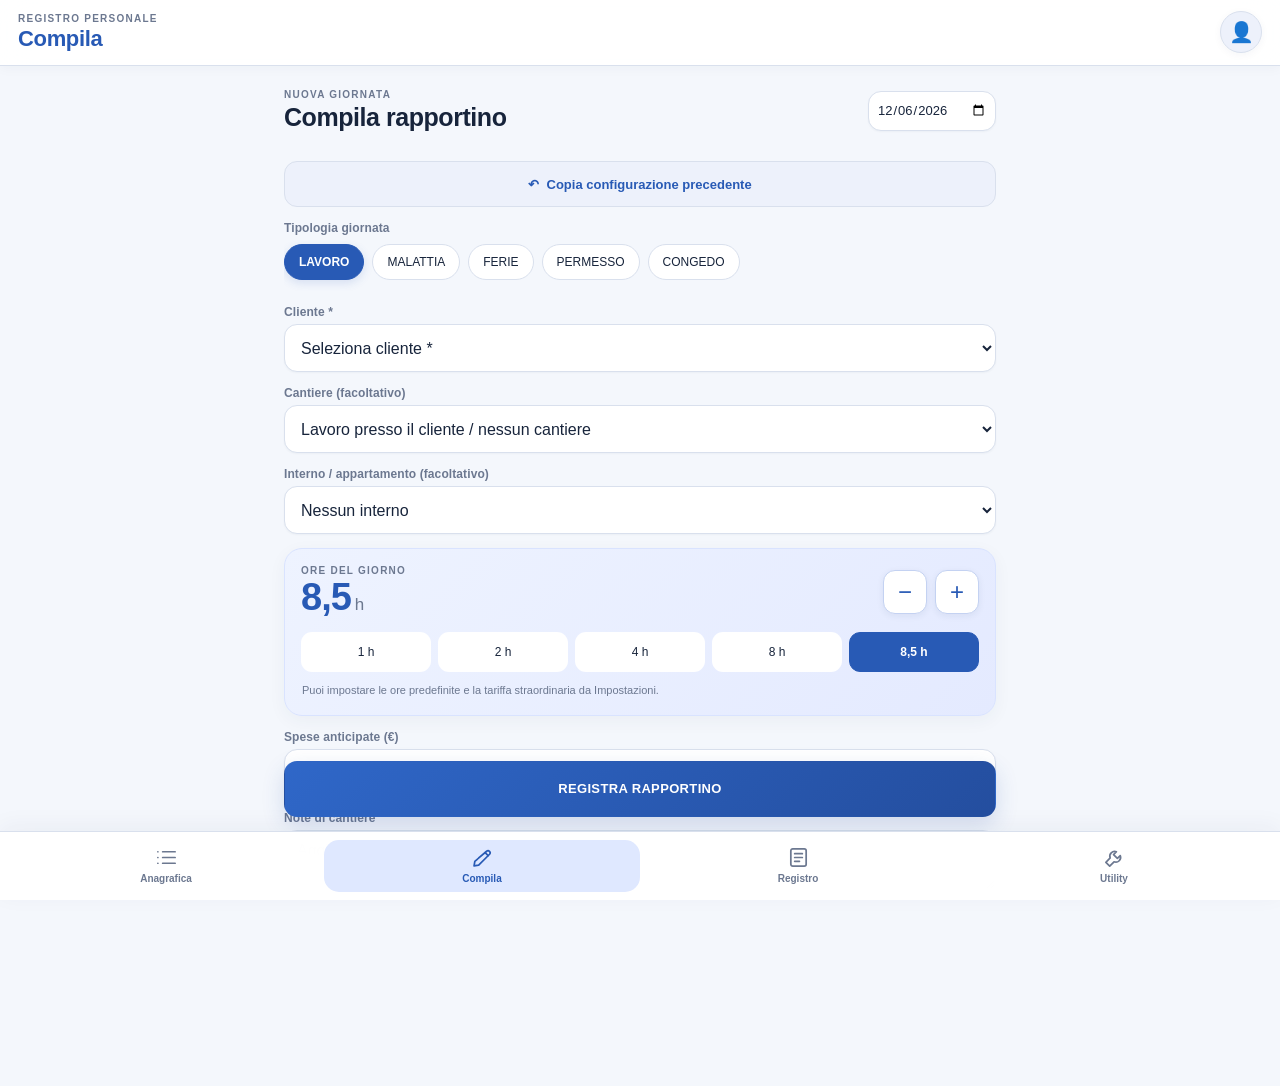
==== commit e4ad4727: "Add files via upload" ====
--- a/index.html
+++ b/index.html
@@ -3,7 +3,8 @@
 <head>
   <meta charset="utf-8">
   <meta name="viewport" content="width=device-width,initial-scale=1,maximum-scale=1,viewport-fit=cover">
-  <meta name="theme-color" content="#1976d2">
+  <meta name="theme-color" content="#f4f7ff" media="(prefers-color-scheme: light)">
+  <meta name="theme-color" content="#12151d" media="(prefers-color-scheme: dark)">
   <meta name="apple-mobile-web-app-capable" content="yes">
   <meta name="apple-mobile-web-app-status-bar-style" content="black-translucent">
   <meta name="apple-mobile-web-app-title" content="Registro Ore">
@@ -11,12 +12,12 @@
   <link rel="manifest" href="manifest.json">
   <link rel="icon" href="icon-192.png" type="image/png">
   <link rel="apple-touch-icon" href="apple-touch-icon.png">
-  <link rel="stylesheet" href="app.css?v=4">
+  <link rel="stylesheet" href="app.css?v=16">
 </head>
 <body>
-  <header class="topbar">
+<header class="topbar">
       <div><div class="eyebrow">REGISTRO PERSONALE</div><h1 id="screen-title">Compila</h1></div>
-    <button class="profile-button" id="profile-button" aria-label="Modifica profilo">👤</button>
+    <button class="profile-button" id="profile-button" aria-label="Impostazioni">👤</button>
   </header>
   <main id="app-main">
     <section class="screen active" id="screen-entry">
@@ -31,7 +32,7 @@
       </div>
       <article class="hours-card">
         <div class="hours-row"><div><div class="eyebrow">ORE DEL GIORNO</div><strong id="hours-value">8.5</strong><span class="hours-unit">h</span></div><div class="stepper"><button id="hours-minus" aria-label="Diminuisci ore">−</button><button id="hours-plus" aria-label="Aumenta ore">+</button></div></div>
-        <div class="quick-hours"><button data-hours="4">4 h</button><button data-hours="8">8 h</button><button data-hours="8.5">8,5 h</button><button data-hours="9">9 h</button><button data-hours="10">10 h</button></div>
+        <div class="quick-hours"><button data-hours="1">1 h</button><button data-hours="2">2 h</button><button data-hours="4">4 h</button><button data-hours="8">8 h</button><button data-hours="8.5">8,5 h</button></div>
         <p class="hint">Puoi impostare le ore predefinite e la tariffa straordinaria da Impostazioni.</p>
       </article>
       <div id="expenses-field"><label class="field-label" for="expenses">Spese anticipate (€)</label><input id="expenses" type="number" inputmode="decimal" min="0" step="0.01" value="0"></div>
@@ -46,7 +47,7 @@
     </section>
 
     <section class="screen" id="screen-board">
-      <div class="section-heading"><div><div class="eyebrow">RIEPILOGO</div><h2>Plancia</h2></div><div class="row-actions"><button class="profile-name" id="profile-name"></button><button class="button secondary compact" id="settings-open">Impostazioni</button></div></div>
+      <div class="section-heading"><div><div class="eyebrow">RIEPILOGO</div><h2>Registro</h2></div><div class="row-actions"><button class="profile-name" id="profile-name"></button><button class="button secondary compact" id="settings-open">Impostazioni</button></div></div>
       <div class="month-control"><button id="month-prev" aria-label="Mese precedente">‹</button><strong id="month-label"></strong><button id="month-next" aria-label="Mese successivo">›</button></div>
       <div class="filter-grid"><select id="filter-type"><option value="TUTTI">Tutti i tipi</option><option>LAVORO</option><option>MALATTIA</option><option>FERIE</option><option>PERMESSO</option><option>CONGEDO</option></select><select id="filter-customer"><option value="">Tutti i clienti</option></select></div>
       <input id="search" type="search" placeholder="Cerca cliente, cantiere o note…">
@@ -58,35 +59,95 @@
     </section>
 
     <section class="screen" id="screen-tools">
-      <div class="eyebrow">STRUMENTI</div><h2>Utility elettriche</h2>
-      <nav class="utility-tabs" aria-label="Sezioni utility">
-        <button class="utility-tab active" data-utility-tab="panel">Quadri</button><button class="utility-tab" data-utility-tab="calculations">Calcoli</button><button class="utility-tab" data-utility-tab="motor">Motore</button><button class="utility-tab" data-utility-tab="conversions">Conversioni</button><button class="utility-tab" data-utility-tab="pinouts">Piedinature</button>
-      </nav>
+      <div class="eyebrow">STRUMENTI DA CANTIERE</div><h2>Utility elettriche</h2>
+      <div id="utility-home" class="utility-home">
+        <label class="utility-search"><span aria-hidden="true">⌕</span><input id="utility-search" type="search" placeholder="Cerca uno strumento…" aria-label="Cerca nelle utility"></label>
+        <div class="utility-menu-group"><div class="utility-group-title"><h3>Quadri</h3><span></span></div>
+          <button class="utility-menu-item utility-feature" data-utility-open="panel" data-utility-target="tool-panel" data-search="quadro elettrico dispositivi cablaggio din"><span class="utility-icon">ϟ</span><span class="utility-item-copy"><strong>Progetta quadro elettrico</strong><small>Disponi gli apparecchi e prepara il cablaggio</small></span><span class="utility-chevron">›</span></button>
+        </div>
+        <div class="utility-menu-group"><div class="utility-group-title"><h3>Materiali</h3><span></span></div>
+          <button class="utility-menu-item" data-utility-open="materials" data-utility-target="tool-materials" data-search="lista spesa materiale codice cavo tubo morsetto presa quadro"><span class="utility-icon">▤</span><span class="utility-item-copy"><strong>Lista materiali</strong><small>Cerca per codice o nome e prepara la spesa</small></span><span class="utility-chevron">›</span></button>
+        </div>
+        <div class="utility-menu-group"><div class="utility-group-title"><h3>Calcoli</h3><span></span></div>
+          <button class="utility-menu-item" data-utility-open="calculations" data-utility-target="tool-guided" data-search="dimensionamento cavo protezione caduta tensione sezione"><span class="utility-icon">⌁</span><span class="utility-item-copy"><strong>Dimensionamento cavo</strong><small>Sezione, caduta e protezione</small></span><span class="utility-star" aria-hidden="true">★</span><span class="utility-chevron">›</span></button>
+          <button class="utility-menu-item" data-utility-open="calculations" data-utility-target="tool-general" data-search="calcolatore elettrico corrente potenza"><span class="utility-icon">▦</span><span class="utility-item-copy"><strong>Calcolatore elettrico</strong><small>Corrente e lunghezza indicativa</small></span><span class="utility-chevron">›</span></button>
+          <button class="utility-menu-item" data-utility-open="calculations" data-utility-target="tool-area" data-search="superficie volume cantiere metri"><span class="utility-icon">□</span><span class="utility-item-copy"><strong>Superficie / volume</strong><small>Calcolo rapido associabile a un cantiere</small></span><span class="utility-chevron">›</span></button>
+          <button class="utility-menu-item" data-utility-open="motor" data-utility-target="tool-motor" data-search="motore corrente condensatore trifase monofase"><span class="utility-icon">◉</span><span class="utility-item-copy"><strong>Motore</strong><small>Corrente nominale e condensatore</small></span><span class="utility-chevron">›</span></button>
+        </div>
+        <div class="utility-menu-group"><div class="utility-group-title"><h3>Riferimenti</h3><span></span></div>
+          <button class="utility-menu-item" data-utility-open="conversions" data-utility-target="tool-conversions" data-search="conversioni awg lunghezza tensione temperatura diametro pollici pg"><span class="utility-icon">⇄</span><span class="utility-item-copy"><strong>Conversioni</strong><small>Sezioni, diametri, lunghezze e unità comuni</small></span><span class="utility-chevron">›</span></button>
+          <button class="utility-menu-item" data-utility-open="pinouts" data-utility-target="tool-pinouts" data-search="piedinature connettori ethernet usb rs232"><span class="utility-icon">⊙</span><span class="utility-item-copy"><strong>Piedinature</strong><small>Pinout dei connettori più usati</small></span><span class="utility-chevron">›</span></button>
+        </div>
+        <p id="utility-empty" class="empty" hidden>Nessuno strumento corrisponde alla ricerca.</p>
+      </div>
+      <div id="utility-detail" hidden>
+        <button class="utility-back" id="utility-back">‹ <span>Tutte le utility</span></button>
+        <nav class="utility-tabs" aria-label="Sezioni utility">
+          <button class="utility-tab active" data-utility-tab="panel">Quadri</button><button class="utility-tab" data-utility-tab="materials">Materiali</button><button class="utility-tab" data-utility-tab="calculations">Calcoli</button><button class="utility-tab" data-utility-tab="motor">Motore</button><button class="utility-tab" data-utility-tab="conversions">Conversioni</button><button class="utility-tab" data-utility-tab="pinouts">Piedinature</button>
+        </nav>
       <div class="utility-panel active" id="utility-panel">
-        <article class="card"><h3>Progetta un quadro</h3><p class="hint">Catalogo generico senza marche. Poli, moduli, lato del neutro e quantità si possono adattare per ogni elemento.</p><div class="form-grid"><label>Cliente<select id="panel-customer"></select></label><label>Cantiere<select id="panel-site"></select></label></div><div id="panel-builder" class="panel-builder"><label>Dispositivo<select id="device-type"><optgroup label="Protezione"><option value="magnetotermico">Magnetotermico</option><option value="differenziale">Differenziale</option><option value="magnetotermico-differenziale">Magnetotermico differenziale</option><option value="sezionatore">Sezionatore</option><option value="scaricatore-spd">Scaricatore SPD</option><option value="portafusibile">Portafusibile</option><option value="protezione-motore">Protezione motore</option></optgroup><optgroup label="Comando"><option value="contattore">Contattore</option><option value="rele">Relè</option><option value="orologio">Orologio temporizzatore</option><option value="orologio-astronomico">Orologio astronomico</option><option value="rele-passo-passo">Relè passo-passo</option></optgroup><optgroup label="Alimentazione"><option value="trasformatore">Trasformatore</option><option value="alimentatore">Alimentatore AC/DC</option></optgroup><optgroup label="Misura"><option value="contatore-energia">Contatore energia</option></optgroup><optgroup label="Distribuzione"><option value="barra-pettine">Barra pettine / cablaggio</option><option value="barra-neutro">Barra neutro</option><option value="barra-terra">Barra terra</option><option value="morsettiera">Morsettiera</option><option value="morsettiera-distribuzione">Morsettiera di distribuzione</option><option value="blocco-distribuzione">Blocco di distribuzione</option></optgroup><option value="altro">Componente personalizzato</option></select></label><label>Sigla / descrizione<input id="device-label" type="text" maxlength="80" placeholder="es. C16 · 30 mA"></label><div class="form-grid"><label>Poli (1–8)<input id="device-poles" type="number" min="1" max="8" value="1"></label><label>Moduli DIN (1–24)<input id="device-modules" type="number" min="1" max="24" value="1"></label><label>Lato neutro<select id="device-neutral"><option value="na">Nessuno</option><option value="left">Sinistra</option><option value="right">Destra</option></select></label><label>Quantità<input id="device-quantity" type="number" min="1" max="100" value="1"></label></div><button class="button primary wide" id="add-device">Aggiungi al quadro</button></div><div id="panel-board" class="panel-board"></div></article>
+        <article class="card panel-launcher" id="panel-launcher">
+          <h3>Quadri elettrici</h3>
+          <p class="hint">Crea una bozza libera, riapri un modello o parti dal quadro di un cantiere.</p>
+          <div class="panel-launch-actions"><button class="button primary" id="panel-new-board">＋ Nuovo quadro</button><button class="button secondary" id="panel-open-library">Libreria · <span id="panel-library-count">0</span></button></div>
+          <details class="panel-site-picker"><summary>Apri un quadro collegato a un cantiere</summary><div class="form-grid"><label>Cliente<select id="panel-customer"></select></label><label>Cantiere<select id="panel-site"></select></label></div><button class="button secondary wide" id="panel-open-site">Apri quadro del cantiere</button></details>
+        </article>
+        <article class="card panel-card" id="tool-panel" hidden>
+          <div class="panel-editor-header"><button class="mini-button" id="panel-exit" aria-label="Esci dal quadro">‹ Esci</button><strong id="panel-editor-title">Quadro libero</strong><div class="row-actions"><button class="mini-button" id="panel-zoom-out" aria-label="Riduci zoom">−</button><button class="mini-button" id="panel-zoom-reset">100%</button><button class="mini-button" id="panel-zoom-in" aria-label="Aumenta zoom">＋</button></div></div>
+          <div class="panel-editor-toolbar"><button class="button secondary compact" id="panel-settings-toggle">⚙ Quadro</button><button class="button secondary compact" id="panel-materials-toggle">＋ Dispositivi</button><button class="button secondary compact" id="panel-wiring-toggle">Cablaggio</button><button class="button secondary compact" id="panel-share-button">Esporta</button><button class="button primary compact" id="panel-save-open">Salva</button></div>
+          <h3>Disegno del quadro</h3>
+          <p class="hint">Disponi i dispositivi sulle guide e tocca un elemento per modificarlo. Schema illustrativo.</p>
+          <details id="panel-settings" class="panel-settings"><summary>Destinazione e dimensioni</summary><div class="form-grid panel-project-fields"><label>Nome quadro<input id="board-name" maxlength="120" placeholder="es. Quadro appartamento"></label><label>Moduli per fila<input id="board-row-width" type="number" min="1" max="200" value="18"></label><label>Guide DIN previste<input id="board-row-count" type="number" min="1" max="24" value="1"></label></div><label class="field-label" for="board-notes">Note del progetto</label><textarea id="board-notes" rows="2" maxlength="2000" placeholder="Alimentazione, riferimenti, avvertenze…"></textarea></details>
+          <div id="panel-builder" class="panel-builder" hidden>
+            <div class="panel-quick-types" id="panel-quick-types">
+              <button class="chip" data-quick-device="magnetotermico" data-quick-poles="2" data-quick-modules="1" data-quick-neutral="right">MT 2P · 1M</button><button class="chip" data-quick-device="magnetotermico" data-quick-poles="1" data-quick-modules="1">MT 1P</button><button class="chip" data-quick-device="differenziale">Differenziale</button><button class="chip" data-quick-device="magnetotermico-differenziale">MTD</button><button class="chip" data-quick-device="sezionatore">Sezionatore</button><button class="chip" data-quick-device="rele">Relè</button><button class="chip" data-quick-device="orologio">Orologio</button><button class="chip" data-quick-device="trasformatore">Trasformatore</button><button class="chip" data-quick-device="alimentatore">Alimentatore</button><button class="chip" data-quick-device="portafusibile">Portafusibile</button><button class="chip" data-quick-device="selettore-012">Selettore 0-1-2</button><button class="chip" data-quick-device="morsettiera-distribuzione">Distribuzione</button>
+            </div>
+            <label>Dispositivo<select id="device-type"><optgroup label="Protezione"><option value="magnetotermico">Magnetotermico</option><option value="differenziale">Differenziale</option><option value="magnetotermico-differenziale">Magnetotermico differenziale</option><option value="sezionatore">Sezionatore</option><option value="scaricatore-spd">Scaricatore SPD</option><option value="portafusibile">Portafusibile</option><option value="protezione-motore">Protezione motore</option></optgroup><optgroup label="Comando"><option value="contattore">Contattore</option><option value="rele">Relè</option><option value="orologio">Orologio temporizzatore</option><option value="orologio-astronomico">Orologio astronomico</option><option value="rele-passo-passo">Relè passo-passo</option><option value="selettore-012">Selettore a camme 0-1-2</option><option value="commutatore-inversione">Commutatore inversione motore</option><option value="commutatore-stella-triangolo">Commutatore stella-triangolo</option><option value="pulsante-modulare">Pulsante modulare NO/NC</option><option value="spia-modulare">Spia LED modulare</option></optgroup><optgroup label="Alimentazione"><option value="trasformatore">Trasformatore</option><option value="alimentatore">Alimentatore AC/DC</option></optgroup><optgroup label="Misura"><option value="contatore-energia">Contatore energia</option><option value="selettore-voltmetro">Selettore voltmetro</option><option value="selettore-amperometro">Selettore amperometro</option></optgroup><optgroup label="Distribuzione"><option value="barra-pettine">Barra pettine / cablaggio</option><option value="barra-neutro">Barra neutro</option><option value="barra-terra">Barra terra</option><option value="morsettiera">Morsettiera</option><option value="morsettiera-distribuzione">Morsettiera di distribuzione</option><option value="blocco-distribuzione">Blocco di distribuzione</option></optgroup><option value="altro">Componente personalizzato</option></select></label>
+            <div class="form-grid"><label>Sigla<input id="device-sigla" maxlength="30" placeholder="QF1"></label><label>Nome circuito<input id="device-circuit" maxlength="160" placeholder="Luci piano terra"></label></div>
+            <label>Descrizione<input id="device-label" type="text" maxlength="80" placeholder="Magnetotermico curva C"></label>
+            <div class="form-grid"><label>Poli (1–8)<input id="device-poles" type="number" min="1" max="8" value="1"></label><label>Moduli DIN<input id="device-modules" type="number" min="1" max="60" value="1"></label><label>Spazio prima (moduli)<select id="device-gap-before"><option value="0">0</option><option value="1">1</option><option value="2">2</option></select></label><label>Nuova guida prima<select id="device-new-row"><option value="false">No</option><option value="true">Sì</option></select></label><label>Corrente nominale (A)<input id="device-current" type="text" inputmode="decimal" placeholder="16"></label><label>Curva / classe<input id="device-curve" maxlength="20" placeholder="C"></label></div>
+            <div class="form-grid"><label>Tipo differenziale<input id="device-diff-type" maxlength="30" placeholder="A, AC, F, B"></label><label>Sensibilità (mA)<input id="device-diff-sensitivity" type="number" min="0" max="10000" placeholder="30"></label></div>
+            <label id="selector-config-wrap" hidden>Contatti del selettore<select id="device-selector-inputs"><option value="1">1 ingresso · 2 uscite</option><option value="2">2 ingressi · 4 uscite</option></select></label>
+            <label id="relay-config-wrap" hidden>Contatti relè<select id="device-relay-contacts"><option value="">Generico</option><option>2 NO</option><option>2 NC</option><option>1 NO + 1 NC</option><option>2 scambi</option><option>4 scambi</option></select><small>Il disegno mostra anche i terminali bobina A1/A2.</small></label>
+            <label>Lato del neutro<select id="device-neutral"><option value="na">Nessuno</option><option value="left">Sinistra</option><option value="right">Destra</option></select></label>
+            <button type="button" class="button primary wide" id="add-device">＋ Aggiungi apparecchio</button><button type="button" class="button secondary wide" id="cancel-device-edit" hidden>Annulla modifica</button>
+          </div>
+          <div class="panel-view-switch" id="panel-view-switch"><button class="chip active" id="panel-layout-view">Layout DIN</button><button class="chip" id="panel-wiring-view">Cablaggio</button><button class="button secondary compact" id="share-panel">Esporta disegno</button></div>
+          <div id="panel-summary" class="panel-summary"></div><div id="panel-board" class="panel-board"></div>
+          <section id="panel-wiring" class="panel-wiring" hidden><h4>Disegna un collegamento</h4><div class="form-grid"><label>Da<select id="wire-from"></select></label><label>A<select id="wire-to"></select></label></div><div class="form-grid"><label>Morsetto da<input id="wire-from-terminal" maxlength="30" value="L"></label><label>Morsetto a<input id="wire-to-terminal" maxlength="30" value="L"></label></div><div class="form-grid"><label>Conduttore<select id="wire-kind"><option value="Fase">Fase</option><option value="Neutro">Neutro</option><option value="Terra">Terra</option><option value="Comando">Comando</option></select></label><span class="wire-hint">Il colore viene assegnato automaticamente</span></div><button class="button secondary wide" id="add-wire">＋ Aggiungi collegamento</button><div id="panel-links" class="panel-links"></div></section>
+        </article>
+      </div>
+      <div class="utility-panel" id="utility-materials">
+        <article class="card" id="tool-materials"><h3>Lista materiali</h3><p class="hint">Catalogo generico, senza marche obbligatorie. Gli articoli e la lista restano sul dispositivo e nei backup.</p><label class="field-label" for="material-search">Cerca per nome o codice</label><input id="material-search" type="search" placeholder="es. CAV-2P5 oppure cavo 2,5 mm²"><div id="material-category-filter" class="chips material-category-filter" aria-label="Categorie materiali"></div><div id="material-catalog" class="material-catalog"></div><form id="material-custom-form" class="member-invite"><h4>Aggiungi articolo personalizzato</h4><div class="form-grid"><label>Descrizione<input id="material-name" maxlength="300" required></label><label>Quantità<input id="material-quantity" type="number" min="0.01" step="0.01" value="1" required></label><label>Unità<input id="material-unit" maxlength="30" list="material-unit-options" value="pz"><datalist id="material-unit-options"><option value="pz"><option value="m"><option value="cm"><option value="rotolo"><option value="scatola"><option value="confezione"><option value="kg"></datalist></label><label>Categoria<input id="material-category" maxlength="100" placeholder="Altro" list="material-category-options"><datalist id="material-category-options"></datalist></label><label class="form-wide">Nota<input id="material-note" maxlength="1000"></label></div><button class="button secondary wide" type="submit">＋ Aggiungi alla lista</button></form><div class="row-between shopping-heading"><h3>Da acquistare</h3><button class="button secondary compact" id="share-shopping-list" type="button">↗ Inoltra</button></div><div id="shopping-list" class="stack"></div></article>
       </div>
       <div class="utility-panel" id="utility-calculations">
-        <article class="card"><h3>Calcolatore elettrico</h3><div class="chip-row"><button class="chip active" id="calc-single">Monofase</button><button class="chip" id="calc-three">Trifase</button></div><label>Tipo di calcolo<select id="general-kind"><option value="current">Corrente da potenza</option><option value="max-length">Lunghezza massima stimata</option></select></label><div class="form-grid"><label id="general-a-label">Potenza (kW)<input id="general-a" type="text" inputmode="decimal" value="1"></label><label id="general-b-label">Tensione (V)<input id="general-b" type="text" inputmode="decimal" value="230"></label></div><div id="max-length-fields" hidden><div class="form-grid"><label>Tensione (V)<input id="general-voltage" type="text" inputmode="decimal" value="230"></label><label>Corrente (A)<input id="general-current" type="text" inputmode="decimal" value="16"></label></div><div class="chip-row"><button class="chip active" id="general-copper">Rame</button><button class="chip" id="general-aluminium">Alluminio</button></div></div><label id="power-factor-label">cos φ (0–1)<input id="power-factor" type="text" inputmode="decimal" value="0,9"></label><button class="button primary wide" id="calc-general">Calcola</button><p id="general-result" class="result"></p><p class="hint">Formule semplificate per stime rapide.</p></article>
-        <article class="card"><h3>Calcolo superficie / volume</h3><label>Calcolo<select id="area-kind"><option value="area">Superficie</option><option value="volume">Volume</option></select></label><label>Lunghezza / base (m)<input id="area-a" type="text" inputmode="decimal" value="20"></label><div class="form-grid"><label>Larghezza (m)<input id="area-b" type="text" inputmode="decimal" value="10"></label><label id="area-height-label" hidden>Altezza (m)<input id="area-c" type="text" inputmode="decimal" value="2,5"></label></div><button class="button primary wide" id="calc-area">Calcola</button><p id="area-result" class="result"></p></article>
-        <article class="card"><h3>Dimensionamento preliminare cavo e protezione</h3><p class="hint">Inserisci Iz corretta per sezione, posa e condizioni d’installazione.</p><div class="chip-row"><button class="chip active" id="guided-single">Monofase</button><button class="chip" id="guided-three">Trifase</button></div><div class="form-grid"><label>Tensione (V)<input id="guided-voltage" type="text" inputmode="decimal" value="230"></label><label>Corrente Ib (A)<input id="guided-current" type="text" inputmode="decimal" value="16"></label><label>Lunghezza tratta (m)<input id="guided-length" type="text" inputmode="decimal" value="25"></label><label>Sezione cavo (mm²)<input id="guided-section" type="text" inputmode="decimal" value="2,5"></label></div><div class="chip-row"><button class="chip active" id="guided-copper">Rame</button><button class="chip" id="guided-aluminium">Alluminio</button></div><div class="form-grid"><label>cos φ<input id="guided-cosphi" type="text" inputmode="decimal" value="0,9"></label><label>Caduta limite (%)<input id="guided-limit" type="text" inputmode="decimal" value="3"></label><label>Protezione In (A)<input id="guided-in" type="text" inputmode="decimal" value="16"></label><label>Portata corretta Iz (A)<input id="guided-iz" type="text" inputmode="decimal" value="24"></label></div><button class="button primary wide" id="calc-guided">Verifica cavo e protezione</button><p id="guided-result" class="result"></p><p class="hint">Controllo preliminare: non verifica cortocircuito, tempi d’intervento o selettività. Conferma dati e condizioni di posa secondo le norme applicabili.</p></article>
+        <article class="card" id="tool-general"><h3>Calcolatore elettrico</h3><div class="chip-row"><button class="chip active" id="calc-single">Monofase</button><button class="chip" id="calc-three">Trifase</button></div><label>Tipo di calcolo<select id="general-kind"><option value="current">Corrente da potenza</option><option value="max-length">Lunghezza massima stimata</option></select></label><div class="form-grid"><label id="general-a-label">Potenza (kW)<input id="general-a" type="text" inputmode="decimal" value="1"></label><label id="general-b-label">Tensione (V)<input id="general-b" type="text" inputmode="decimal" value="230"></label></div><div id="max-length-fields" hidden><div class="form-grid"><label>Tensione (V)<input id="general-voltage" type="text" inputmode="decimal" value="230"></label><label>Corrente (A)<input id="general-current" type="text" inputmode="decimal" value="16"></label></div><div class="chip-row"><button class="chip active" id="general-copper">Rame</button><button class="chip" id="general-aluminium">Alluminio</button></div></div><label id="power-factor-label">cos φ (0–1)<input id="power-factor" type="text" inputmode="decimal" value="0,9"></label><button class="button primary wide" id="calc-general">Calcola</button><p id="general-result" class="result"></p><p class="hint">Formule semplificate per stime rapide.</p></article>
+        <article class="card" id="tool-area"><h3>Calcolo superficie / volume</h3><div class="form-grid"><label>Cliente (facoltativo)<select id="area-customer"></select></label><label>Cantiere (facoltativo)<select id="area-site"></select></label></div><label>Calcolo<select id="area-kind"><option value="area">Superficie</option><option value="volume">Volume</option></select></label><label>Lunghezza / base (m)<input id="area-a" type="text" inputmode="decimal" value="20"></label><div class="form-grid"><label>Larghezza (m)<input id="area-b" type="text" inputmode="decimal" value="10"></label><label id="area-height-label" hidden>Altezza (m)<input id="area-c" type="text" inputmode="decimal" value="2,5"></label></div><button class="button primary wide" id="calc-area">Calcola</button><p id="area-result" class="result"></p></article>
+        <article class="card" id="tool-guided"><h3>Dimensionamento preliminare cavo e protezione</h3><p class="hint">Inserisci Iz corretta per sezione, posa e condizioni d’installazione.</p><div class="chip-row"><button class="chip active" id="guided-single">Monofase</button><button class="chip" id="guided-three">Trifase</button></div><div class="form-grid"><label>Tensione (V)<input id="guided-voltage" type="text" inputmode="decimal" value="230"></label><label>Corrente Ib (A)<input id="guided-current" type="text" inputmode="decimal" value="16"></label><label>Lunghezza tratta (m)<input id="guided-length" type="text" inputmode="decimal" value="25"></label><label>Sezione cavo (mm²)<input id="guided-section" type="text" inputmode="decimal" value="2,5"></label></div><div class="chip-row"><button class="chip active" id="guided-copper">Rame</button><button class="chip" id="guided-aluminium">Alluminio</button></div><div class="form-grid"><label>cos φ<input id="guided-cosphi" type="text" inputmode="decimal" value="0,9"></label><label>Caduta limite (%)<input id="guided-limit" type="text" inputmode="decimal" value="3"></label><label>Protezione In (A)<input id="guided-in" type="text" inputmode="decimal" value="16"></label><label>Portata corretta Iz (A)<input id="guided-iz" type="text" inputmode="decimal" value="24"></label></div><button class="button primary wide" id="calc-guided">Verifica cavo e protezione</button><p id="guided-result" class="result"></p><p class="hint">Controllo preliminare: non verifica cortocircuito, tempi d’intervento o selettività. Conferma dati e condizioni di posa secondo le norme applicabili.</p></article>
       </div>
       <div class="utility-panel" id="utility-motor">
-        <article class="card"><h3>Corrente nominale stimata</h3><div class="chip-row"><button class="chip" id="motor-single">Monofase</button><button class="chip active" id="motor-three">Trifase</button></div><div class="form-grid"><label>Potenza (kW)<input id="motor-power" type="text" inputmode="decimal" value="0,75"></label><label>Tensione (V)<input id="motor-voltage" type="text" inputmode="decimal" value="400"></label><label>cos φ<input id="motor-cosphi" type="text" inputmode="decimal" value="0,8"></label><label>Rendimento (η)<input id="motor-efficiency" type="text" inputmode="decimal" value="0,8"></label></div><button class="button primary wide" id="calc-motor">Calcola corrente</button><p id="motor-result" class="result"></p><p class="hint">Stima: usa i dati di targa per un risultato affidabile.</p></article><article class="card"><h3>Motore trifase → monofase · condensatore</h3><label>Potenza motore (kW)<input id="motor-cap-power" type="text" inputmode="decimal" value="0,75"></label><button class="button secondary wide" id="calc-capacitor">Stima condensatore</button><p id="capacitor-result" class="result"></p><p class="hint">La stima è indicativa e non sostituisce lo schema del costruttore.</p></article>
+        <article class="card" id="tool-motor"><h3>Corrente nominale stimata</h3><div class="chip-row"><button class="chip" id="motor-single">Monofase</button><button class="chip active" id="motor-three">Trifase</button></div><div class="form-grid"><label>Potenza (kW)<input id="motor-power" type="text" inputmode="decimal" value="0,75"></label><label>Tensione (V)<input id="motor-voltage" type="text" inputmode="decimal" value="400"></label><label>cos φ<input id="motor-cosphi" type="text" inputmode="decimal" value="0,8"></label><label>Rendimento (η)<input id="motor-efficiency" type="text" inputmode="decimal" value="0,8"></label></div><button class="button primary wide" id="calc-motor">Calcola corrente</button><p id="motor-result" class="result"></p><p class="hint">Stima: usa i dati di targa per un risultato affidabile.</p></article><article class="card"><h3>Motore trifase → monofase · condensatore</h3><label>Potenza motore (kW)<input id="motor-cap-power" type="text" inputmode="decimal" value="0,75"></label><button class="button secondary wide" id="calc-capacitor">Stima condensatore</button><p id="capacitor-result" class="result"></p><p class="hint">La stima è indicativa e non sostituisce lo schema del costruttore.</p></article>
       </div>
       <div class="utility-panel" id="utility-conversions">
-        <article class="card"><h3>Conversioni</h3><label>Tipo<select id="conversion-kind"><option value="area">Sezione ↔ AWG</option><option value="length">Metri ↔ piedi</option><option value="voltage">Volt efficaci ↔ picco</option><option value="power">kW ↔ CV</option><option value="temperature">°C ↔ °F</option></select></label><div class="chip-row" id="conversion-directions"><button class="chip active" id="conversion-forward">Da A a B</button><button class="chip" id="conversion-reverse">Da B a A</button></div><label>Valore<input id="conversion-value" type="text" inputmode="decimal" value="2,5"></label><button class="button primary wide" id="convert-value">Converti</button><p id="conversion-result" class="result"></p><p class="hint">Equivalenze indicative; per sezione e portata verificare posa e condizioni d’installazione.</p></article>
+        <article class="card" id="tool-conversions"><h3>Conversioni</h3><label>Tipo<select id="conversion-kind"><option value="area">Sezione ↔ AWG</option><option value="length">Metri ↔ piedi</option><option value="voltage">Volt efficaci ↔ picco</option><option value="power">kW ↔ CV</option><option value="temperature">°C ↔ °F</option><option value="diameter">Diametro mm ↔ pollici / PG</option></select></label><div class="chip-row" id="conversion-directions"><button class="chip active" id="conversion-forward">Da A a B</button><button class="chip" id="conversion-reverse">Da B a A</button></div><label><span id="conversion-input-label">Valore</span><input id="conversion-value" type="text" inputmode="decimal" value="2,5"></label><button class="button primary wide" id="convert-value">Converti</button><p id="conversion-result" class="result"></p><details class="pinout-table"><summary>Tabella diametri filettatura PG</summary><p class="hint">Diametro esterno del filetto e passo secondo DIN 40430. Il pollice è la conversione matematica del diametro in millimetri.</p><table><thead><tr><th>Filetto</th><th>Ø esterno mm</th><th>Ø pollici</th><th>Passo mm</th></tr></thead><tbody><tr><td>PG 7</td><td>12,50</td><td>0,492</td><td>1,27</td></tr><tr><td>PG 9</td><td>15,20</td><td>0,598</td><td>1,41</td></tr><tr><td>PG 11</td><td>18,60</td><td>0,732</td><td>1,41</td></tr><tr><td>PG 13,5</td><td>20,40</td><td>0,803</td><td>1,41</td></tr><tr><td>PG 16</td><td>22,50</td><td>0,886</td><td>1,41</td></tr><tr><td>PG 21</td><td>28,30</td><td>1,114</td><td>1,588</td></tr><tr><td>PG 29</td><td>37,00</td><td>1,457</td><td>1,588</td></tr><tr><td>PG 36</td><td>47,00</td><td>1,850</td><td>1,588</td></tr><tr><td>PG 42</td><td>54,00</td><td>2,126</td><td>1,588</td></tr><tr><td>PG 48</td><td>59,30</td><td>2,335</td><td>1,588</td></tr></tbody></table></details><p class="hint">Il PG non è una conversione esatta da mm: il risultato indica la filettatura PG con diametro esterno più vicino. Verifica sempre il componente e il foro richiesto.</p><p class="hint">Le altre equivalenze sono indicative; la conversione AWG non determina la portata del cavo.</p></article>
       </div>
       <div class="utility-panel" id="utility-pinouts">
-        <article class="card"><h3>Piedinature di riferimento</h3><p class="hint">Schemi generici. Controlla sempre la documentazione del dispositivo prima di collegare.</p><label>Connettore<select id="pinout-kind"><option value="rj45b">Ethernet RJ-45 · T568B</option><option value="rj45a">Ethernet RJ-45 · T568A</option><option value="usb-a">USB-A</option><option value="molex">Molex 4 pin</option><option value="rs232">Seriale RS-232 · DB9</option></select></label><div id="pinout-table" class="pinout-table"></div></article>
+        <article class="card" id="tool-pinouts"><h3>Piedinature di riferimento</h3><p class="hint">Schema vettoriale: tocca un contatto per leggere il numero e la funzione. La vista indicata è importante: lato spina e lato presa possono risultare speculari.</p><label>Connettore<select id="pinout-kind"></select></label><div id="pinout-table" class="pinout-table"></div></article>
+      </div>
       </div>
     </section>
   </main>
   <nav class="bottom-nav" aria-label="Navigazione principale">
-    <button class="nav-button" data-screen="register"><span>▤</span>Anagrafica</button><button class="nav-button active" data-screen="entry"><span>✎</span>Compila</button><button class="nav-button" data-screen="board"><span>▥</span>Plancia</button><button class="nav-button" data-screen="tools"><span>⌁</span>Utility</button>
+    <button class="nav-button" data-screen="register"><svg viewBox="0 0 24 24" aria-hidden="true"><path d="M8 6h13M8 12h13M8 18h13M3 6h.01M3 12h.01M3 18h.01"/></svg><span>Anagrafica</span></button><button class="nav-button active" data-screen="entry"><svg viewBox="0 0 24 24" aria-hidden="true"><path d="m4 16-.8 4.8L8 20l11.4-11.4a2.2 2.2 0 0 0-3.1-3.1L4 16Z"/><path d="m14.8 6.9 3.1 3.1"/></svg><span>Compila</span></button><button class="nav-button" data-screen="board"><svg viewBox="0 0 24 24" aria-hidden="true"><rect x="4" y="3" width="16" height="18" rx="2"/><path d="M8 8h8M8 12h8M8 16h5"/></svg><span>Registro</span></button><button class="nav-button" data-screen="tools"><svg viewBox="0 0 24 24" aria-hidden="true"><path d="M14 6a5 5 0 0 0-6.5 6.5L3 17l4 4 4.5-4.5A5 5 0 0 0 18 10l-3 3-4-4 3-3Z"/></svg><span>Utility</span></button>
   </nav>
-  <section id="photo-modal" class="photo-modal" hidden aria-labelledby="photo-modal-title" role="dialog" aria-modal="true"><div class="photo-dialog"><div class="row-between"><h2 id="photo-modal-title">Foto cantiere o cliente</h2><button id="close-photo-modal" class="mini-button" aria-label="Chiudi foto">✕</button></div><p class="hint">Le foto vengono compresse e incluse nel backup condiviso con Android.</p><label>Cliente<select id="photo-customer"></select></label><label>Destinazione<select id="photo-site"></select></label><label class="button secondary wide file-button">Scatta o scegli foto<input id="photo-input" type="file" accept="image/*" capture="environment" multiple></label><div id="photo-gallery" class="photo-grid"></div></div></section>
+  <section id="photo-modal" class="photo-modal" hidden aria-labelledby="photo-modal-title" role="dialog" aria-modal="true"><div class="photo-dialog"><div class="row-between"><h2 id="photo-modal-title">Foto cantiere o cliente</h2><button id="close-photo-modal" class="mini-button" aria-label="Chiudi foto">✕</button></div><p class="hint">Le foto restano su questo dispositivo. Sono incluse nel backup e puoi inoltrarle con “Condividi”.</p><label>Cliente<select id="photo-customer"></select></label><label>Destinazione<select id="photo-site"></select></label><label class="button secondary wide file-button">Scatta o scegli foto<input id="photo-input" type="file" accept="image/*" capture="environment" multiple></label><div id="photo-gallery" class="photo-grid"></div></div></section>
   <section id="settings-modal" class="photo-modal" hidden aria-labelledby="settings-title" role="dialog" aria-modal="true"><div class="photo-dialog"><div class="row-between"><h2 id="settings-title">Impostazioni</h2><button id="settings-close" class="mini-button" aria-label="Chiudi impostazioni">✕</button></div><label class="field-label" for="setting-name">Nome / intestazione report</label><input id="setting-name" maxlength="300"><label class="field-label" for="setting-hours">Ore precompilate nel rapportino</label><input id="setting-hours" type="text" inputmode="decimal" placeholder="8,5"><label class="field-label" for="setting-overtime-rate">Tariffa straordinario (€/h)</label><input id="setting-overtime-rate" type="text" inputmode="decimal" placeholder="0"><p class="hint">La tariffa è una stima personale applicata alle ore straordinarie del riepilogo.</p><div class="action-row"><button class="button secondary" id="settings-cancel">Annulla</button><button class="button primary" id="settings-save">Salva</button></div></div></section>
-  <div id="toast" role="status" aria-live="polite"></div>
-  <script src="app.js?v=4" defer></script>
+  <section id="panel-save-modal" class="photo-modal" hidden aria-labelledby="panel-save-title" role="dialog" aria-modal="true"><div class="photo-dialog"><div class="row-between"><h2 id="panel-save-title">Salva quadro</h2><button class="mini-button" data-close-modal="panel-save-modal" aria-label="Chiudi">✕</button></div><p class="hint">La libreria conserva modelli indipendenti dai cantieri.</p><button class="button secondary wide" id="panel-save-library">Salva in libreria</button><hr><label class="field-label" for="panel-save-customer">Associa a un cantiere</label><select id="panel-save-customer"></select><select id="panel-save-site"></select><button class="button primary wide" id="panel-save-site-button">Salva nel cantiere</button><p id="panel-save-error" class="auth-error" role="status" aria-live="polite"></p></div></section>
+  <section id="panel-library-modal" class="photo-modal" hidden aria-labelledby="panel-library-title" role="dialog" aria-modal="true"><div class="photo-dialog"><div class="row-between"><h2 id="panel-library-title">Libreria quadri</h2><button class="mini-button" data-close-modal="panel-library-modal" aria-label="Chiudi">✕</button></div><p class="hint">Apri o duplica un modello. La libreria non dipende dai clienti.</p><div id="panel-library-list" class="stack"></div></div></section>
+  <section id="panel-exit-modal" class="photo-modal" hidden aria-labelledby="panel-exit-title" role="dialog" aria-modal="true"><div class="photo-dialog"><h2 id="panel-exit-title">Modifiche non salvate</h2><p class="hint">Vuoi salvare il quadro prima di uscire?</p><div class="stack"><button class="button primary wide" id="panel-exit-save">Scegli dove salvare</button><button class="button secondary wide" id="panel-exit-discard">Esci senza salvare</button><button class="button secondary wide" id="panel-exit-cancel">Continua a modificare</button></div></div></section>
+  <section id="material-detail-modal" class="photo-modal" hidden aria-labelledby="material-detail-title" role="dialog" aria-modal="true"><div class="photo-dialog"><div class="row-between"><h2 id="material-detail-title">Dettagli articolo</h2><button id="material-detail-close" class="mini-button" aria-label="Chiudi dettagli articolo">✕</button></div><p class="hint" id="material-detail-hint"></p><div id="material-detail-color-field"><label class="field-label" for="material-detail-color">Colore</label><select id="material-detail-color"></select></div><div id="material-detail-brand-fields"><label class="field-label" for="material-detail-brand">Marca</label><input id="material-detail-brand" maxlength="100" list="material-brand-options"><datalist id="material-brand-options"></datalist><label class="field-label" for="material-detail-series">Serie</label><input id="material-detail-series" maxlength="100" list="material-series-options"><datalist id="material-series-options"></datalist></div><div class="action-row"><button class="button secondary" id="material-detail-cancel" type="button">Annulla</button><button class="button primary" id="material-detail-save" type="button">Salva</button></div></div></section>
+<div id="toast" role="status" aria-live="polite"></div>
+  <script src="local-mode.js?v=1" defer></script>
+  <script src="app.js?v=20" defer></script>
 </body>
 </html>
--- a/app.css
+++ b/app.css
@@ -8,7 +8,7 @@
 h1{font-size:20px;margin:2px 0 0}
 h2{font-size:24px;margin:3px 0 0}
 h3{font-size:17px;margin-bottom:14px}
-.topbar{position:sticky;top:0;z-index:5;display:flex;justify-content:space-between;align-items:center;padding:10px 18px 13px;background:#ffffffed;backdrop-filter:blur(16px);border-bottom:1px solid var(--line)}
+.topbar{position:sticky;top:0;z-index:5;display:flex;justify-content:space-between;align-items:center;padding:10px 18px 13px;background:color-mix(in srgb,var(--surface) 93%,transparent);backdrop-filter:blur(16px);border-bottom:1px solid var(--line)}
 .eyebrow{font-size:10px;letter-spacing:1.1px;font-weight:800;color:var(--muted)}
 .profile-button{border:0;border-radius:50%;background:var(--surface-variant);height:42px;width:42px;font-size:20px}
 .profile-name{max-width:45%;border:0;background:transparent;color:var(--primary);font-size:13px;white-space:nowrap;overflow:hidden;text-overflow:ellipsis}
@@ -30,7 +30,7 @@
 .wide{width:100%}
 .action-row{display:flex;gap:9px;margin:13px 0}
 .action-row>*{flex:1}
-.save-report{margin:18px 0 0;min-height:54px;text-transform:uppercase;letter-spacing:.25px}
+.save-report{position:sticky;bottom:calc(78px + var(--safe-bottom));z-index:7;margin:18px 0 4px;min-height:54px;text-transform:uppercase;letter-spacing:.25px;box-shadow:0 6px 18px #0002}
 .chips,.chip-row{display:flex;gap:8px;overflow:auto;padding:2px 0 9px;scrollbar-width:none}
 .chip{flex:none;border:1px solid var(--line);border-radius:999px;background:var(--surface-variant);padding:9px 13px;color:var(--text);font-size:12px}
 .chip.active{background:var(--primary-soft);border-color:var(--primary-soft);color:#0b3e70;font-weight:800}
@@ -45,7 +45,7 @@
 .quick-hours button{flex:1;min-height:37px;background:var(--surface-variant);border:0;border-radius:9px;color:var(--text);font-size:12px}
 .quick-hours button.active{background:var(--primary-soft);color:#0b3e70;font-weight:800}
 .hint{font-size:11px;line-height:1.5;color:var(--muted);margin:10px 1px 0}
-.bottom-nav{position:fixed;z-index:10;bottom:0;left:0;right:0;display:flex;justify-content:space-around;padding:7px 8px calc(7px + var(--safe-bottom));background:#e9eceff5;border-top:1px solid var(--line);backdrop-filter:blur(16px)}
+.bottom-nav{position:fixed;z-index:10;bottom:0;left:0;right:0;display:flex;justify-content:space-around;padding:7px 8px calc(7px + var(--safe-bottom));background:color-mix(in srgb,var(--surface-variant) 95%,transparent);border-top:1px solid var(--line);backdrop-filter:blur(16px)}
 .nav-button{flex:1;border:0;background:transparent;color:var(--muted);font-size:10px;font-weight:650;padding:4px 0;display:flex;gap:2px;align-items:center;flex-direction:column}
 .nav-button span{font-size:21px;line-height:23px}
 .nav-button.active{color:var(--primary);font-weight:800}
@@ -115,6 +115,7 @@
 .din-device strong{font-size:11px;line-height:1.15;overflow-wrap:anywhere}
 .din-device span{font-size:9px;line-height:1.2;color:#52616a;overflow-wrap:anywhere}
 .device-remove{position:absolute;right:2px;top:2px;width:20px;height:20px;border:0;border-radius:50%;background:#303941;color:white;font-size:14px;line-height:1}
+.panel-card h4{margin:18px 0 8px;font-size:14px}.panel-project-fields{margin-top:10px}.panel-view-switch{display:flex;gap:8px;margin:16px 0 8px}.panel-view-switch .chip{flex:1}.panel-summary{font-size:11px;color:var(--muted);font-weight:700;margin:8px 0}.panel-board{overflow:auto;max-height:65vh;border:1px solid var(--line);border-radius:12px;background:var(--surface-variant);touch-action:pan-x pan-y}.panel-board svg{display:block;min-width:100%;user-select:none}.panel-board [data-device-id]{cursor:grab;touch-action:none}.panel-board [data-device-id]:active{cursor:grabbing}.panel-wiring{margin-top:16px;padding-top:8px;border-top:1px solid var(--line)}.panel-wiring[hidden]{display:none}.wire-hint{align-self:end;padding:10px 0;font-size:10px;color:var(--muted)}.panel-links{display:grid;gap:7px;margin-top:10px}.wire-row{display:grid;grid-template-columns:8px 1fr auto;align-items:center;gap:8px;padding:9px;background:var(--surface-variant);border-radius:9px;font-size:11px}.wire-color{width:7px;height:28px;border-radius:99px}.panel-card>textarea{margin-top:5px}
 .pinout-table{margin-top:12px}
 .pinout-table>strong{display:block;margin-bottom:8px}
 .pinout-table table{width:100%;border-collapse:collapse;background:#f4f6f8;border-radius:10px;overflow:hidden}
@@ -123,9 +124,149 @@
 .utility-panel hr{border:0;border-top:1px solid var(--line);margin:16px 0}
 .photo-modal{position:fixed;z-index:25;inset:0;display:flex;align-items:center;justify-content:center;padding:18px;background:#17232f66}
 .photo-modal[hidden],[hidden]{display:none!important}
+.auth-screen{position:fixed;z-index:40;inset:0;display:grid;place-items:center;overflow:auto;padding:24px;background:var(--bg)}
+.auth-card{width:min(100%,430px);padding:24px;background:var(--surface);border:1px solid var(--line);border-radius:20px;box-shadow:0 14px 40px #0002}
+.auth-card h1{font-size:25px;margin:8px 0 10px}
+.auth-card .hint{color:var(--muted);line-height:1.45}
+.auth-error{min-height:20px;margin:12px 0 0;color:var(--danger);font-size:13px}
+.auth-error.auth-success{color:var(--secondary)}
+.auth-link{display:block;width:100%;margin:8px 0 0;padding:8px;border:0;background:transparent;color:var(--primary);font-size:13px;font-weight:700;text-align:center}
+.account-bar{display:flex;justify-content:space-between;align-items:center;gap:10px;max-width:760px;margin:8px auto 0;padding:0 16px;color:var(--muted);font-size:12px}
+.account-actions{display:flex;gap:6px}
+.stack{display:grid;gap:10px}
+body.account-readonly [data-screen="entry"],body.account-readonly [data-screen="register"],body.account-readonly [data-screen="tools"],body.account-readonly #screen-entry,body.account-readonly #screen-register,body.account-readonly #screen-tools,body.account-readonly .row-actions,body.account-readonly #profile-button,body.account-readonly #import-backup,body.account-readonly #undo-import{display:none!important}
+body.account-report-readonly [data-screen="entry"],body.account-report-readonly #screen-entry,body.account-report-readonly .row-actions{display:none!important}
+.remote-team-report .row-actions{display:none!important}
 .photo-dialog{width:min(100%,560px);max-height:min(88dvh,850px);overflow:auto;padding:18px;background:var(--surface);border-radius:18px;box-shadow:0 18px 60px #0003}
 .photo-dialog h2{font-size:20px}
 #undo-import{margin:0 0 12px}
 @media(min-width:650px){main{padding-left:24px;padding-right:24px}.utility-tabs{margin-left:-24px;margin-right:-24px;padding-left:24px;padding-right:24px}.photo-grid{grid-template-columns:repeat(3,minmax(0,1fr))}}
 @media(max-width:380px){main{padding-left:12px;padding-right:12px}.stats-grid strong{font-size:15px}.quick-hours button{font-size:11px}.row-actions{gap:4px}.mini-button{padding:6px 7px}}
+@media(prefers-color-scheme:dark){:root{color-scheme:dark;--bg:#101418;--surface:#1b2228;--surface-variant:#273139;--line:#3a474f;--text:#edf2f5;--muted:#a9b6bf;--primary:#76b7f2;--primary-soft:#263f54;--secondary:#8bd29a;--secondary-soft:#23382a;--danger:#ff9a91;--gold:#f4c260}.site-card{background:#202a31}.pinout-table table{background:#202a31}.pinout-table th,.pinout-table td{border-color:var(--line)}.chip.active,.utility-tab.active{color:#d7ecff}.quick-hours button.active{color:#d7ecff}.save-report{box-shadow:0 6px 18px #0006}}
 @media print{body{padding:0;background:white}.topbar,.bottom-nav,.action-row,.utility-tabs,#toast{display:none!important}main{padding:0}.screen{display:none!important}#screen-board{display:block!important}.card,.report-card{box-shadow:none}}
+
+/* Refinement visual inspired by the selected blue and lavender mockups. */
+:root{color-scheme:light;--bg:#f4f7fc;--surface:#ffffff;--surface-variant:#edf1fb;--line:#d9e0ed;--text:#17243b;--muted:#6c7890;--primary:#285ab5;--primary-soft:#dfe8ff;--secondary:#238567;--secondary-soft:#dff3eb;--danger:#b32632;--gold:#a96c06;--safe-bottom:env(safe-area-inset-bottom,0px)}
+body{background:var(--bg);font-family:Inter,-apple-system,BlinkMacSystemFont,"Segoe UI",sans-serif;color:var(--text)}
+.topbar{min-height:66px;padding:11px 18px 12px;background:color-mix(in srgb,var(--surface) 92%,transparent);border-color:var(--line);box-shadow:0 2px 12px #182f4a0a}
+.topbar h1{font-size:22px;font-weight:800;letter-spacing:-.35px;color:var(--primary)}
+.eyebrow{letter-spacing:1.25px;color:var(--muted)}
+.profile-button{border:1px solid var(--line);background:var(--surface-variant);color:var(--primary);box-shadow:0 2px 8px #1b36520b}
+main{padding-top:21px}
+h2{font-size:25px;letter-spacing:-.45px;color:var(--text)}
+h3{letter-spacing:-.18px;color:var(--text)}
+.section-heading{margin-bottom:18px}
+.section-heading .eyebrow{margin-bottom:3px}
+input,select,textarea{min-height:48px;border-color:var(--line);border-radius:13px;background:var(--surface);box-shadow:0 1px 2px #1c35520a}
+input:focus,select:focus,textarea:focus{border-color:var(--primary);box-shadow:0 0 0 3px color-mix(in srgb,var(--primary) 16%,transparent)}
+.field-label{font-size:12px;letter-spacing:.1px;color:var(--muted)}
+.button{min-height:46px;border-radius:13px;padding:11px 15px;font-size:13px;transition:transform .14s ease,box-shadow .14s ease,background .14s ease}
+.button:active,.utility-menu-item:active,.nav-button:active{transform:scale(.985)}
+.primary{background:linear-gradient(135deg,#2f67c8,#244e9f);box-shadow:0 5px 14px #285ab526;color:white}
+.secondary{background:var(--surface-variant);border-color:var(--line);color:var(--primary)}
+.save-report{position:sticky;bottom:calc(83px + var(--safe-bottom));min-height:56px;margin-top:20px;letter-spacing:.35px;box-shadow:0 8px 22px #244e9f2b}
+.hours-card,.card,.customer-card,.report-card{background:var(--surface);border:1px solid var(--line);border-radius:18px;padding:16px;box-shadow:0 5px 18px #263d5b0c}
+.hours-card{background:linear-gradient(135deg,#eef3ff,#e4eaff);border-color:#d9e3ff}
+.hours-row strong{color:var(--primary);font-size:38px;letter-spacing:-1px}
+.stepper button{border-color:#c4d2f2;background:var(--surface);box-shadow:0 2px 7px #18345412}
+.quick-hours button{border:1px solid transparent;background:#fff;color:var(--text);border-radius:11px;min-height:40px}
+.quick-hours button.active,.chip.active,.utility-tab.active{background:var(--primary);border-color:var(--primary);color:#fff}
+.chip{background:var(--surface);border-color:var(--line);padding:10px 14px}
+.chip.active{box-shadow:0 3px 10px #285ab526}
+.type-chips{padding:4px 0 11px}
+.stack{gap:12px}
+.customer-card,.report-card{padding:15px}
+.site-card{background:var(--surface-variant);border-left-color:var(--primary);border-radius:0 13px 13px 0}
+.room-tag{background:var(--primary-soft);color:var(--primary);font-weight:650}
+.stats-grid article{background:var(--surface);border:1px solid var(--line);border-radius:15px;box-shadow:0 3px 12px #263d5b0a;padding:12px 10px}
+.stats-grid article:nth-child(2){background:var(--secondary-soft)}
+.stats-grid article:nth-child(3){background:#fff4dc}
+.progress{height:9px;background:var(--surface-variant)}
+.progress i{background:linear-gradient(90deg,#2f67c8,#718ce2)}
+.month-control{padding:7px 8px;background:var(--surface);border:1px solid var(--line);border-radius:14px;box-shadow:0 3px 12px #263d5b0a}
+.month-control button{border:0;border-radius:11px;background:var(--surface-variant);color:var(--primary)}
+.report-line{border-color:var(--line)}
+.report-date{font-size:13px}
+.report-hours{display:inline-flex;align-items:center;justify-content:center;min-width:52px;padding:6px 9px;border-radius:999px;background:var(--secondary-soft);font-weight:800}
+.action-row{gap:10px}
+.bottom-nav{padding:8px 8px calc(8px + var(--safe-bottom));background:color-mix(in srgb,var(--surface) 96%,transparent);border-color:var(--line);box-shadow:0 -5px 22px #20344f0c}
+.nav-button{border-radius:15px;gap:3px;padding:6px 3px;color:var(--muted);font-size:10px;transition:background .15s ease,color .15s ease}
+.nav-button svg{width:23px;height:23px;fill:none;stroke:currentColor;stroke-width:1.8;stroke-linecap:round;stroke-linejoin:round}
+.nav-button span{font-size:10px;line-height:14px}
+.nav-button.active{background:var(--primary-soft);color:var(--primary);font-weight:800}
+#toast{background:var(--primary);color:#fff}
+.result{color:var(--primary);padding:10px 12px;border-radius:12px;background:var(--primary-soft)}
+.utility-home{padding-bottom:10px}
+.utility-search{position:relative;display:flex;align-items:center;margin:17px 0 22px;padding:0 14px;border:1px solid #cbd6e9;border-radius:16px;background:var(--surface);box-shadow:0 4px 16px #2139540a}
+.utility-search>span{font-size:28px;color:var(--primary);line-height:1}
+.utility-search input{border:0;box-shadow:none;background:transparent;padding-left:10px}
+.utility-group-title{display:flex;align-items:center;gap:12px;margin:18px 2px 9px}
+.utility-group-title h3{font-size:17px;margin:0;color:var(--text)}
+.utility-group-title>span{height:1px;background:var(--line);flex:1}
+.utility-menu-group{margin-bottom:8px}
+.utility-menu-item{width:100%;display:grid;grid-template-columns:48px minmax(0,1fr) auto auto;align-items:center;gap:12px;text-align:left;padding:11px 12px;margin:7px 0;border:1px solid var(--line);border-radius:16px;background:var(--surface);color:var(--text);box-shadow:0 3px 12px #253a5509;transition:transform .14s ease,border-color .14s ease,box-shadow .14s ease}
+.utility-menu-item:hover{border-color:#b9c9e7;box-shadow:0 7px 18px #253a5514}
+.utility-icon{width:46px;height:46px;display:grid;place-items:center;border-radius:14px;background:#e8efff;color:var(--primary);font-size:27px;font-weight:750}
+.utility-item-copy{display:flex;min-width:0;flex-direction:column;gap:3px}
+.utility-item-copy strong{font-size:14px;line-height:1.25;color:var(--text)}
+.utility-item-copy small{font-size:10px;line-height:1.35;color:var(--muted)}
+.utility-chevron{font-size:28px;line-height:1;color:var(--primary);padding-left:3px}
+.utility-star{font-size:18px;color:#2d70d4}
+.utility-menu-item.utility-feature{grid-template-columns:64px minmax(0,1fr) auto;min-height:104px;padding:15px;border:1px solid #b9cff8;background:linear-gradient(120deg,#eaf1ff,#f7f9ff);box-shadow:0 7px 20px #285ab514}
+.utility-feature .utility-icon{width:58px;height:58px;font-size:34px;background:#d9e6ff}
+.utility-feature .utility-item-copy strong{font-size:17px}
+.utility-feature .utility-item-copy small{font-size:11px}
+.utility-back{display:flex;align-items:center;gap:8px;margin:7px 0 4px;padding:9px 12px;border:0;border-radius:12px;background:var(--primary-soft);color:var(--primary);font-size:14px;font-weight:800}
+.utility-tabs{margin:8px -16px 13px;padding:3px 16px 8px}
+.utility-tab{padding:10px 15px;background:var(--surface);border-color:var(--line);box-shadow:0 2px 8px #20344f0a}
+.utility-panel .card{margin:7px 0 14px;border-radius:18px;padding:17px}
+.panel-card h3{font-size:19px}
+.utility-panel hr{border-color:var(--line)}
+.panel-builder{padding:13px;border:1px solid var(--line);border-radius:16px;background:var(--bg)}
+.panel-view-switch{flex-wrap:wrap;align-items:center}
+.panel-board{border-radius:16px;box-shadow:inset 0 1px 5px #1e395310}
+.din-track{background:#eef2f8}
+.din-rail{background:linear-gradient(180deg,#d5dce7 0,#9ca9bb 11%,#edf1f7 18%,#fafcff 55%,#a9b4c2 88%,#d7deea 100%);border-color:#aab5c5}
+.din-device{box-shadow:0 2px 5px #26364920}
+.photo-dialog{border:1px solid var(--line);box-shadow:0 20px 70px #15254140}
+.mini-button{border-radius:10px;padding:8px 10px}
+.member-dialog{max-height:min(88dvh,900px);overflow:auto}
+.worker-url-row{display:grid;grid-template-columns:minmax(0,1fr) auto;gap:8px;align-items:center;margin-top:5px}
+.worker-url-row .button{min-height:46px;white-space:nowrap}
+.member-list{display:grid;gap:9px;margin:12px 0}
+.member-card{padding:12px;border:1px solid var(--line);border-radius:13px;background:var(--surface)}
+.member-summary{font-weight:800;font-size:13px;cursor:pointer}
+.member-invite{margin-top:16px;padding-top:13px;border-top:1px solid var(--line)}
+.permission-grid{display:grid;grid-template-columns:1fr 1fr;gap:7px;margin:10px 0}
+.permission-option{display:flex;align-items:flex-start;gap:8px;padding:8px;border-radius:10px;background:var(--surface-variant);font-size:11px;line-height:1.35;color:var(--text)}
+.permission-option input{flex:0 0 18px;width:18px;min-height:18px;height:18px;margin:0;accent-color:var(--primary)}
+.member-card select{margin:5px 0 10px}
+.material-category-filter{margin:8px 0;flex-wrap:nowrap}.material-catalog{display:grid;gap:8px;margin:12px 0 18px}.material-suggestion,.material-row-top{display:flex;align-items:center;gap:10px}.material-suggestion{justify-content:space-between;padding:10px;border:1px solid var(--line);border-radius:12px;background:var(--surface)}.material-catalog-card{align-items:stretch;flex-direction:column;gap:8px}.material-catalog-card>.material-info{padding:2px 0}.material-option-field{display:grid;gap:4px;font-size:11px;color:var(--muted)}.material-option-field select{width:100%;min-height:42px;margin:0}.material-catalog-card>.button{width:100%;min-height:42px}.material-info{display:flex;min-width:0;flex:1;flex-direction:column;gap:3px}.material-info strong{font-size:13px}.material-info small{font-size:10px;color:var(--muted)}.material-row{display:grid;gap:9px;padding:12px;border:1px solid var(--line);border-radius:14px;background:var(--surface)}.material-row-top input[type=checkbox]{width:20px;min-height:20px;height:20px;accent-color:var(--primary)}.material-row-top .material-info{overflow-wrap:anywhere}.material-row.completed .material-info strong{text-decoration:line-through;color:var(--muted)}.material-row .form-grid{margin:0}.material-row>input{min-height:38px}.material-row input{min-width:0}.material-row .form-grid input{min-height:42px}.shopping-heading{align-items:center;gap:8px;margin-top:12px}.shopping-heading h3{margin:0}.shopping-heading .button{flex:0 0 auto}.form-wide{grid-column:1/-1}#material-detail-brand-fields .field-label{display:block;margin-top:8px}#material-detail-modal .photo-dialog{max-height:min(80dvh,680px);overflow:auto}#material-detail-modal .photo-dialog input,#material-detail-modal .photo-dialog select{margin-top:5px}.platform-only .topbar,.platform-only #account-bar,.platform-only #app-main,.platform-only .bottom-nav{display:none!important}
+#company-picker-modal,#platform-workspaces-modal{z-index:50}.account-bar{flex-wrap:wrap}.account-actions{flex-wrap:wrap;justify-content:flex-end}
+@media(max-width:480px){.permission-grid{grid-template-columns:1fr}.worker-url-row{grid-template-columns:1fr}}
+@media(max-width:420px){.utility-menu-item{grid-template-columns:42px minmax(0,1fr) auto auto;gap:9px;padding:10px}.utility-icon{width:40px;height:40px}.utility-menu-item.utility-feature{grid-template-columns:52px minmax(0,1fr) auto;min-height:94px}.utility-feature .utility-icon{width:48px;height:48px}.utility-item-copy strong{font-size:13px}.utility-item-copy small{font-size:9px}.section-heading{align-items:flex-start}.row-actions{justify-content:flex-end}}
+@media(prefers-color-scheme:dark){:root{color-scheme:dark;--bg:#12151d;--surface:#20232d;--surface-variant:#2b3040;--line:#3a4051;--text:#f0f2fa;--muted:#aeb5c6;--primary:#a8b5ff;--primary-soft:#303958;--secondary:#88d7b7;--secondary-soft:#243d38;--danger:#ff9a9b;--gold:#f4c260}.hours-card{background:linear-gradient(135deg,#252c42,#2a3048);border-color:#414968}.quick-hours button{background:#303647;color:var(--text)}.stats-grid article:nth-child(3){background:#403724}.utility-search{background:var(--surface);border-color:var(--line)}.utility-menu-item{background:var(--surface);box-shadow:0 3px 12px #0002}.utility-menu-item.utility-feature{background:linear-gradient(120deg,#252d43,#252b3d);border-color:#49537b}.utility-icon,.utility-feature .utility-icon{background:#303958;color:#b8c3ff}.utility-star{color:#9fbbff}.utility-back{background:#303958}.din-track{background:#171b24}.din-rail{background:linear-gradient(180deg,#485264 0,#303746 11%,#3a4353 18%,#252c38 55%,#30394a 88%,#4b5669 100%);border-color:#566176}.din-device{background:#303846;color:#f0f2fa;border-color:#68748a}.din-device small,.din-device span{color:#d1d8e7}.pinout-table table{background:#202633}.pinout-table th,.pinout-table td{border-color:var(--line)}.save-report{box-shadow:0 8px 22px #0005}.result{background:#303958;color:#cbd4ff}.nav-button.active{background:#303958;color:#bdc8ff}}
+
+@media(max-width:430px) and (max-height:900px){
+  #app-main{padding-top:10px}
+  #screen-entry .section-heading{margin-bottom:12px}
+  #screen-entry .field-label{margin-top:9px;margin-bottom:4px}
+  #screen-entry .type-chips{margin-bottom:7px}
+  #screen-entry .hours-card{margin:10px 0;padding:12px}
+  #screen-entry .hours-card .hint{margin-top:8px}
+}
+@media(max-width:430px) and (max-height:720px){
+  #app-main{padding-top:8px}
+  #screen-entry .section-heading{margin-bottom:8px}
+  #screen-entry .field-label{margin-top:7px;margin-bottom:3px}
+  #screen-entry #copy-last{min-height:40px;padding:8px 12px}
+  #screen-entry .hours-card{margin:8px 0;padding:10px}
+  #screen-entry .hours-card .hint{margin-top:7px;line-height:1.35}
+}
+@media print{.utility-home,.utility-detail,.utility-back{display:none!important}}
+
+body.panel-editor-open #panel-settings:not([open]){display:none}#panel-library-modal .report-card{min-width:0}#panel-library-list .report-card{padding:12px}#panel-library-list .row-actions{margin-top:8px}
+
+.panel-launcher .hint{margin-bottom:12px}.panel-launch-actions{display:flex;gap:8px}.panel-launch-actions>*{flex:1;min-width:0}.panel-site-picker{margin-top:14px;border-top:1px solid var(--line);padding-top:12px}.panel-site-picker summary,.panel-settings summary{font-size:12px;font-weight:800;color:var(--primary);cursor:pointer;padding:5px 0}.panel-site-picker .button{margin-top:10px}.panel-builder[hidden]{display:none!important}
+body.panel-editor-open{overflow:hidden;padding:0}body.panel-editor-open .topbar,body.panel-editor-open .bottom-nav,body.panel-editor-open #panel-launcher{display:none!important}body.panel-editor-open #tool-panel{position:fixed;z-index:32;inset:0;display:flex;flex-direction:column;gap:7px;width:100%;max-width:none;height:100dvh;overflow:hidden;margin:0;padding:calc(env(safe-area-inset-top,0px) + 7px) 10px calc(env(safe-area-inset-bottom,0px) + 8px);border:0;border-radius:0;background:var(--bg)}body.panel-editor-open #tool-panel>h3,body.panel-editor-open #tool-panel>.hint{display:none!important}.panel-editor-header{display:flex;flex:none;align-items:center;gap:7px;min-height:42px}.panel-editor-header>strong{flex:1;min-width:0;overflow:hidden;text-overflow:ellipsis;white-space:nowrap;font-size:14px}.panel-editor-header .row-actions{gap:2px}.panel-editor-header .mini-button{white-space:nowrap}.panel-editor-toolbar{display:flex;flex:none;gap:6px;overflow-x:auto;padding:2px 0 5px;scrollbar-width:none}.panel-editor-toolbar .button{flex:none;min-height:36px;padding:7px 9px;font-size:11px}.panel-editor-toolbar #panel-save-open{margin-left:auto}.panel-editor-open #panel-summary{order:2;flex:none;margin:1px 2px;font-size:10px}.panel-editor-open #panel-board{order:3;flex:1;min-height:90px;max-height:none;margin:0;overflow:auto;border-radius:12px;touch-action:pan-x pan-y;background:var(--surface-variant)}.panel-editor-open #panel-board svg{min-width:100%;user-select:none}.panel-editor-open #panel-view-switch{display:none!important}.panel-editor-open #panel-wiring:not([hidden]){position:absolute;z-index:8;left:10px;right:10px;bottom:calc(env(safe-area-inset-bottom,0px) + 8px);max-height:38dvh;overflow:auto;margin:0;padding:10px;border:1px solid var(--line);border-radius:16px;background:var(--surface);box-shadow:0 8px 30px #0005}.panel-editor-open #panel-settings[open]{position:absolute;z-index:9;left:10px;right:10px;bottom:calc(env(safe-area-inset-bottom,0px) + 8px);max-height:45dvh;overflow:auto;padding:12px;border:1px solid var(--line);border-radius:16px;background:var(--surface);box-shadow:0 8px 30px #0005}.panel-editor-open #panel-settings[open] summary{position:sticky;top:0;background:var(--surface);padding:4px 0 10px}.panel-editor-open #panel-builder:not([hidden]){position:absolute;z-index:10;left:0;right:0;bottom:0;display:grid;gap:10px;max-height:min(65dvh,680px);overflow:auto;padding:14px 12px calc(env(safe-area-inset-bottom,0px) + 14px);border:1px solid var(--line);border-radius:18px 18px 0 0;background:var(--surface);box-shadow:0 -12px 34px #0005}.panel-quick-types{display:grid;grid-template-columns:repeat(3,minmax(0,1fr));gap:6px}.panel-quick-types .chip{min-width:0;padding:8px 4px;font-size:10px;line-height:1.15}.panel-editor-open #panel-builder .form-grid{gap:7px}.panel-editor-open #panel-builder label{font-size:11px}.panel-editor-open #panel-board [data-device-id]{cursor:grab;touch-action:none}.panel-editor-open #panel-board [data-action]{cursor:pointer}.panel-editor-open #panel-board svg{display:block}.panel-settings{flex:none}.panel-launcher .button{min-height:42px}.panel-editor-open #toast{z-index:39}#panel-save-modal,#panel-library-modal,#panel-exit-modal{z-index:38}.panel-library-modal .report-card{min-width:0}.panel-library-list .report-card{padding:12px}.panel-library-list .row-actions{margin-top:8px}
+.panel-editor-open #panel-builder #add-device{position:sticky;bottom:env(safe-area-inset-bottom,0px);z-index:2;box-shadow:0 -4px 12px var(--surface)}
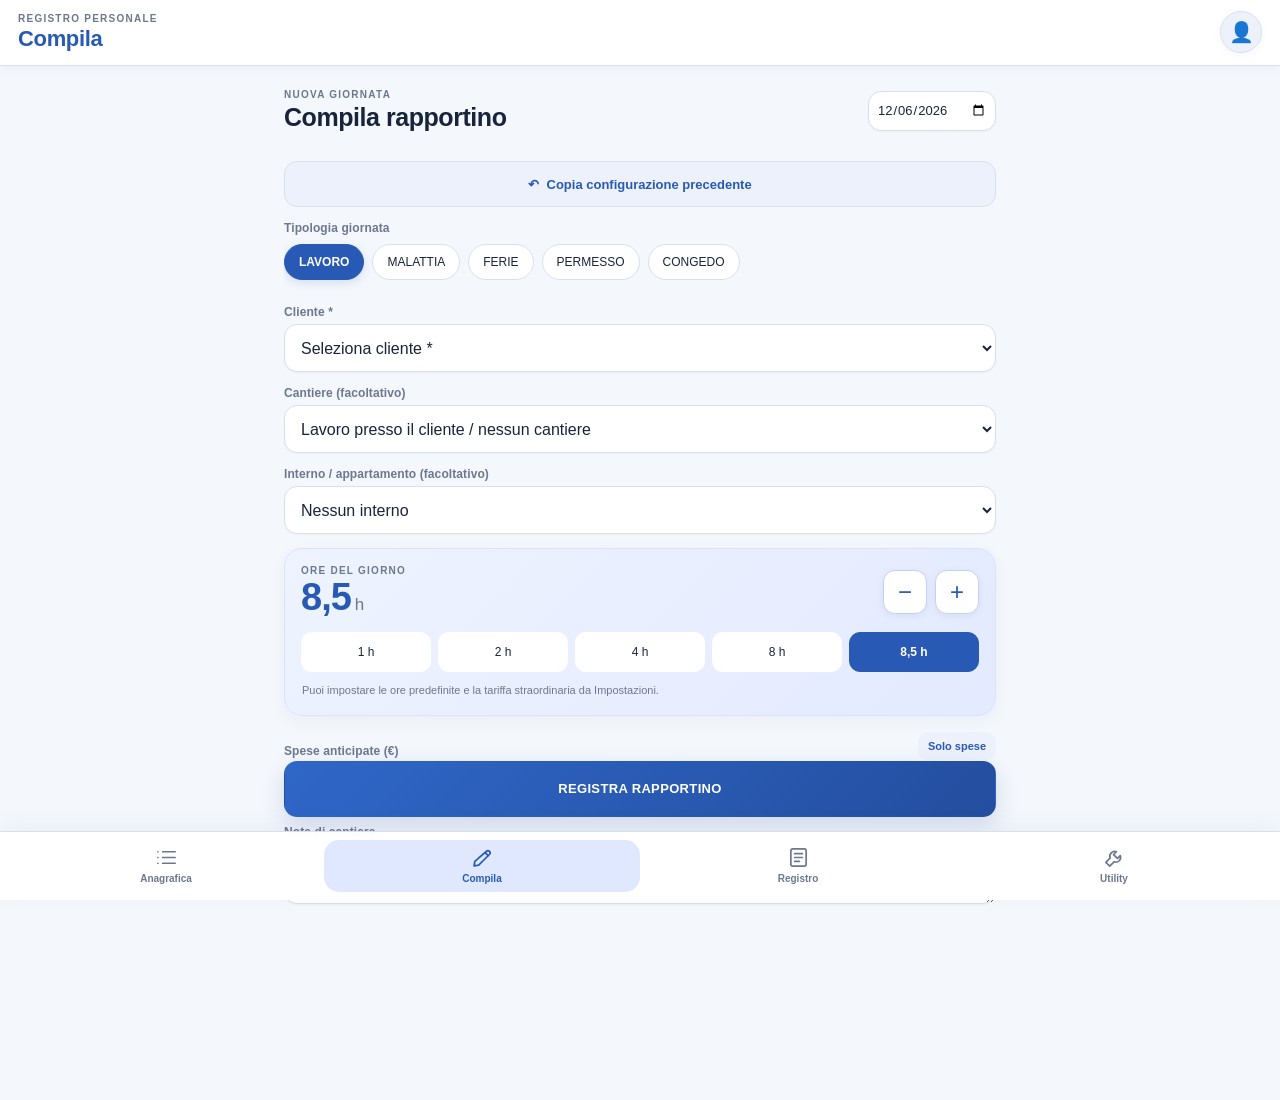
==== commit 28782dbc: "Add files via upload" ====
--- a/index.html
+++ b/index.html
@@ -35,7 +35,10 @@
         <div class="quick-hours"><button data-hours="1">1 h</button><button data-hours="2">2 h</button><button data-hours="4">4 h</button><button data-hours="8">8 h</button><button data-hours="8.5">8,5 h</button></div>
         <p class="hint">Puoi impostare le ore predefinite e la tariffa straordinaria da Impostazioni.</p>
       </article>
-      <div id="expenses-field"><label class="field-label" for="expenses">Spese anticipate (€)</label><input id="expenses" type="number" inputmode="decimal" min="0" step="0.01" value="0"></div>
+      <div id="expenses-field">
+        <div class="row-between"><label class="field-label" for="expenses">Spese anticipate (€)</label><button type="button" class="mini-button" id="expense-only">Solo spese</button></div>
+        <input id="expenses" type="number" inputmode="decimal" min="0" step="0.01" value="0">
+      </div>
       <label class="field-label" for="notes">Note di cantiere</label><textarea id="notes" rows="2" maxlength="2000" placeholder="Aggiungi una nota…"></textarea>
       <button class="button primary wide save-report" id="save-report">Registra rapportino</button>
     </section>
@@ -148,6 +151,6 @@
   <section id="material-detail-modal" class="photo-modal" hidden aria-labelledby="material-detail-title" role="dialog" aria-modal="true"><div class="photo-dialog"><div class="row-between"><h2 id="material-detail-title">Dettagli articolo</h2><button id="material-detail-close" class="mini-button" aria-label="Chiudi dettagli articolo">✕</button></div><p class="hint" id="material-detail-hint"></p><div id="material-detail-color-field"><label class="field-label" for="material-detail-color">Colore</label><select id="material-detail-color"></select></div><div id="material-detail-brand-fields"><label class="field-label" for="material-detail-brand">Marca</label><input id="material-detail-brand" maxlength="100" list="material-brand-options"><datalist id="material-brand-options"></datalist><label class="field-label" for="material-detail-series">Serie</label><input id="material-detail-series" maxlength="100" list="material-series-options"><datalist id="material-series-options"></datalist></div><div class="action-row"><button class="button secondary" id="material-detail-cancel" type="button">Annulla</button><button class="button primary" id="material-detail-save" type="button">Salva</button></div></div></section>
 <div id="toast" role="status" aria-live="polite"></div>
   <script src="local-mode.js?v=1" defer></script>
-  <script src="app.js?v=20" defer></script>
+  <script src="app.js?v=21" defer></script>
 </body>
 </html>
